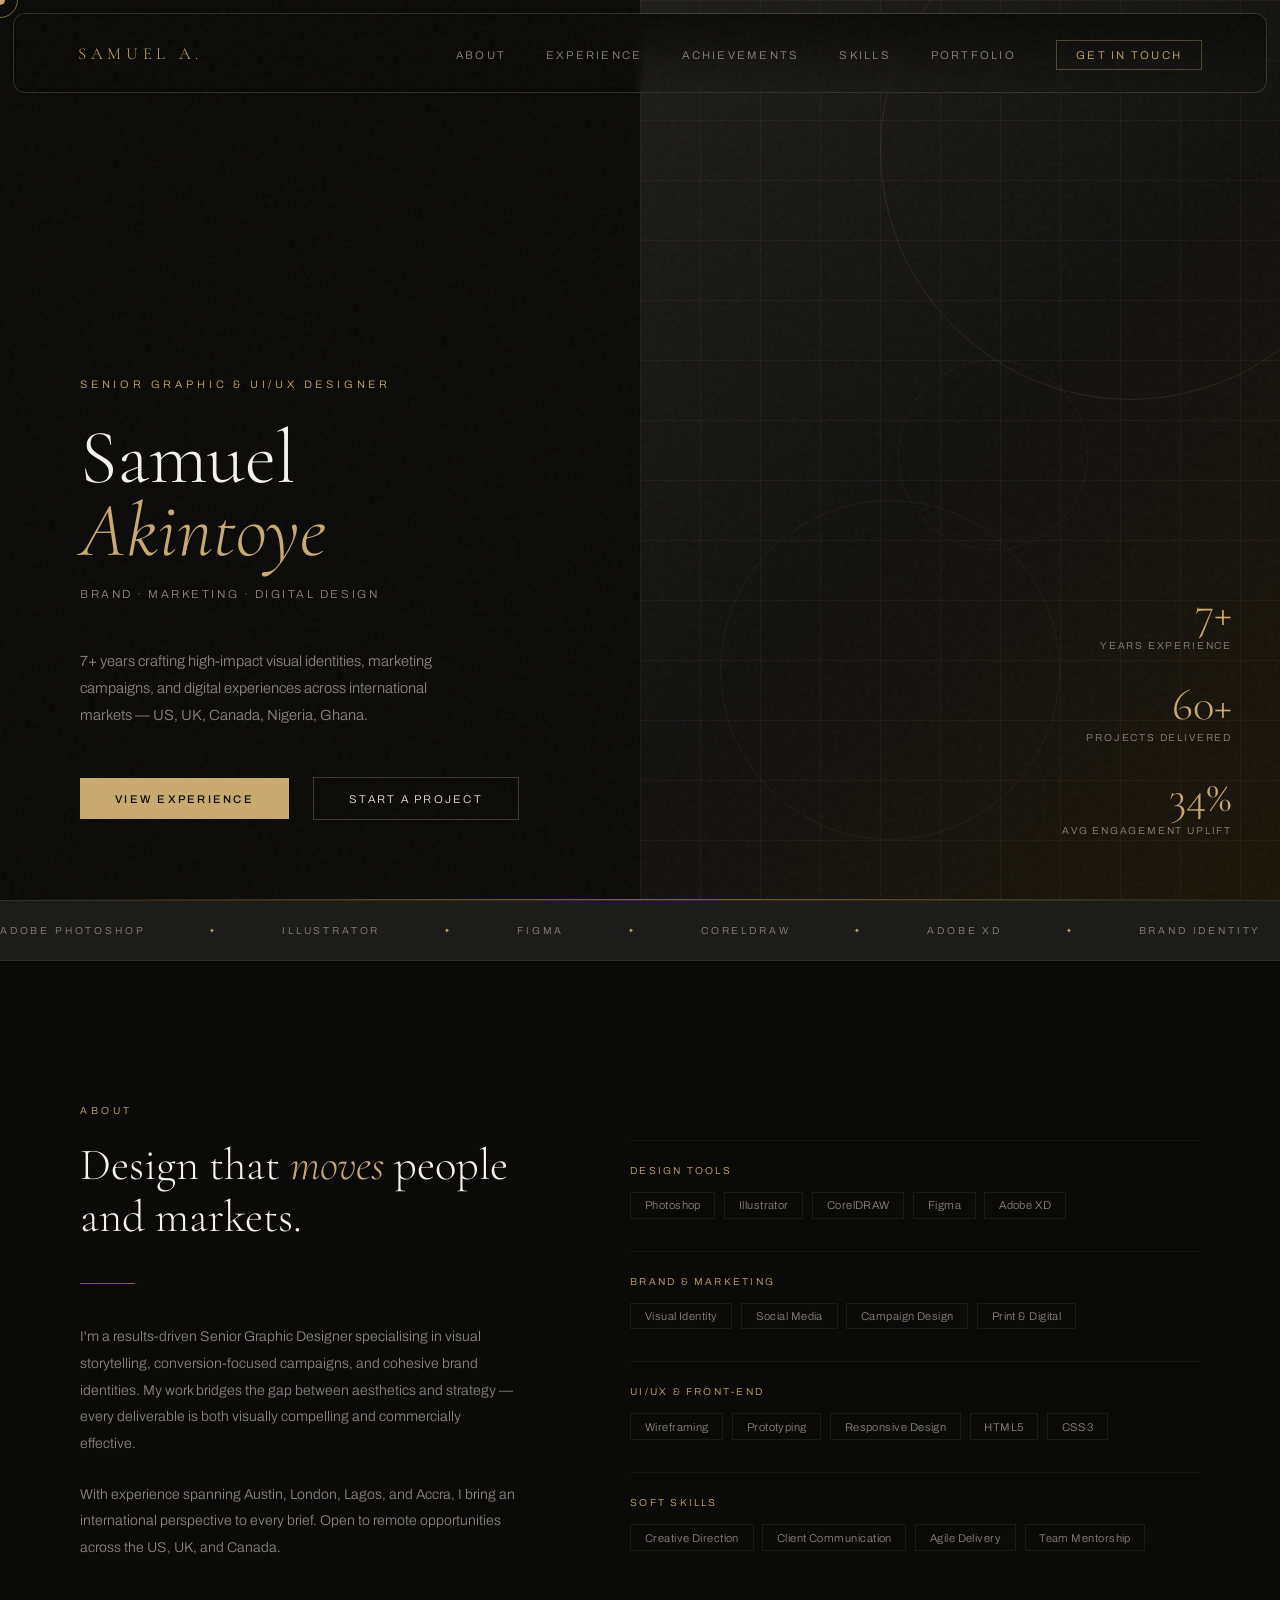
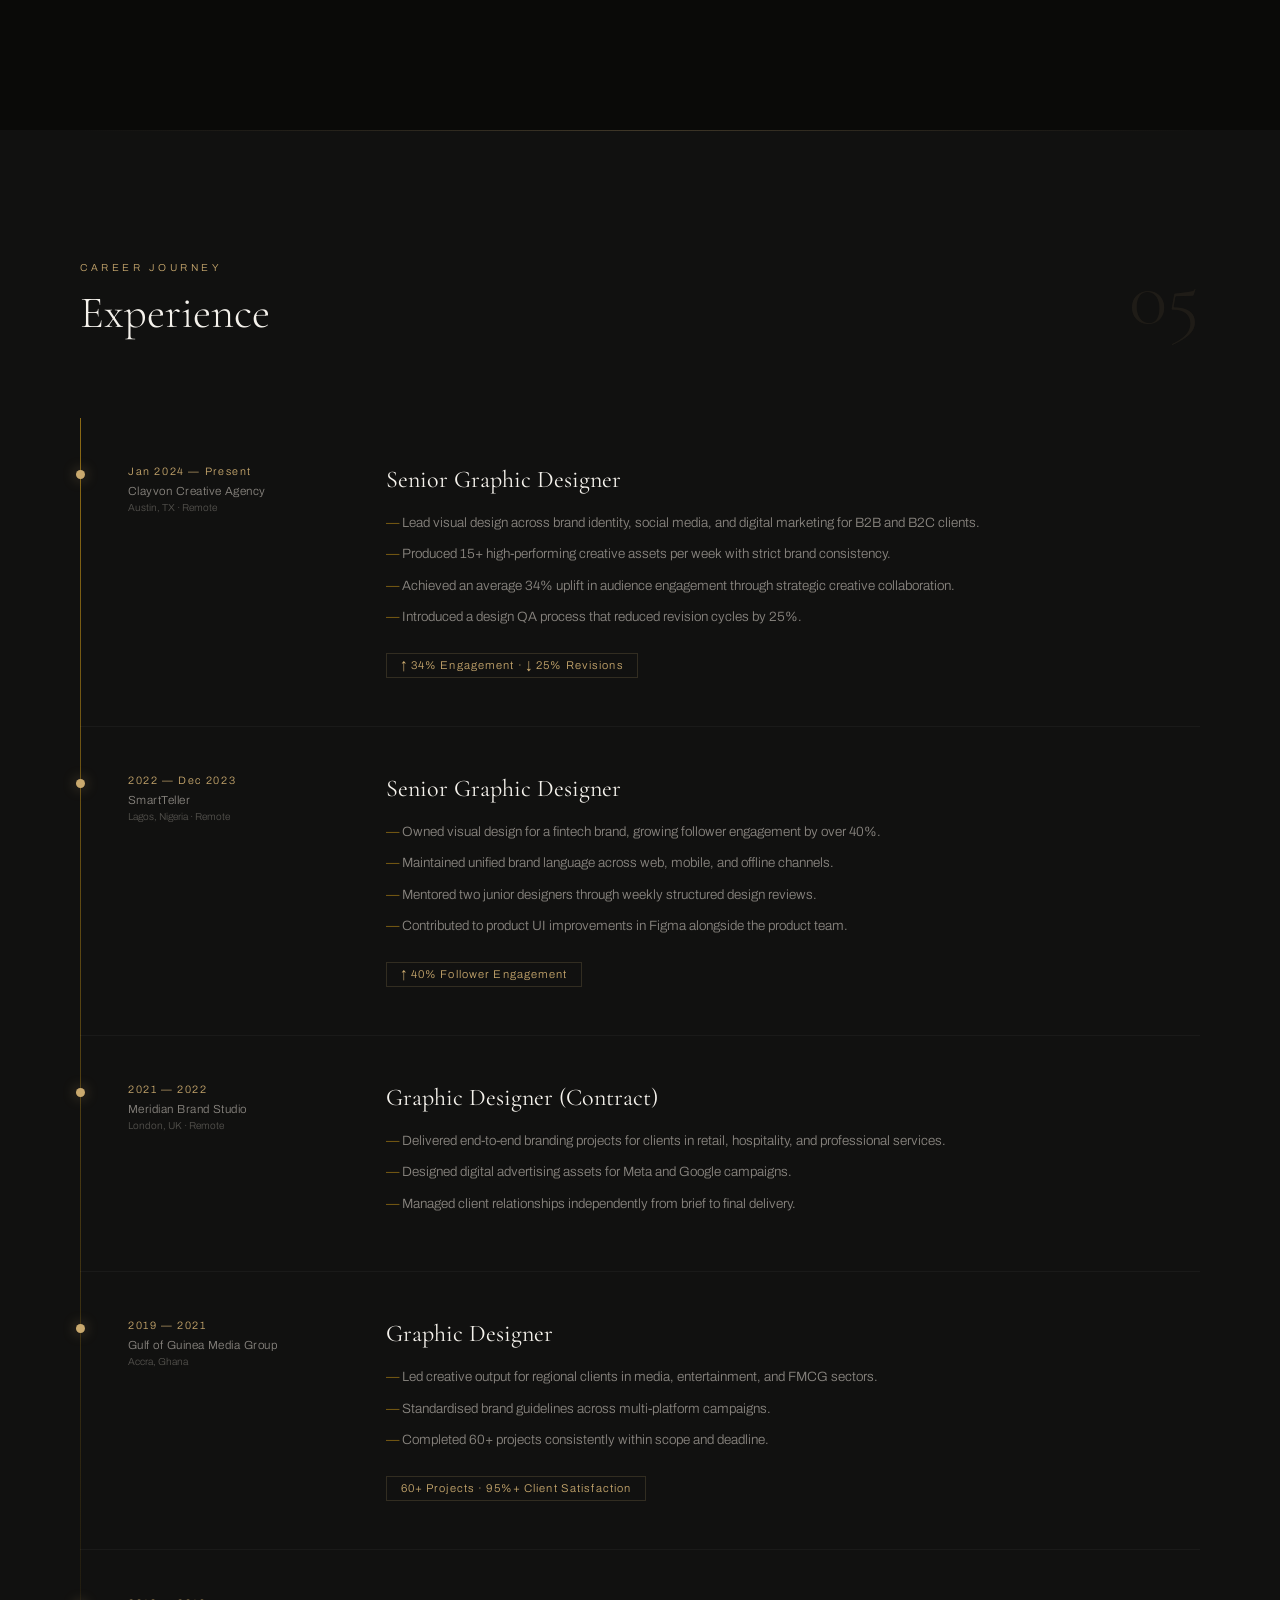
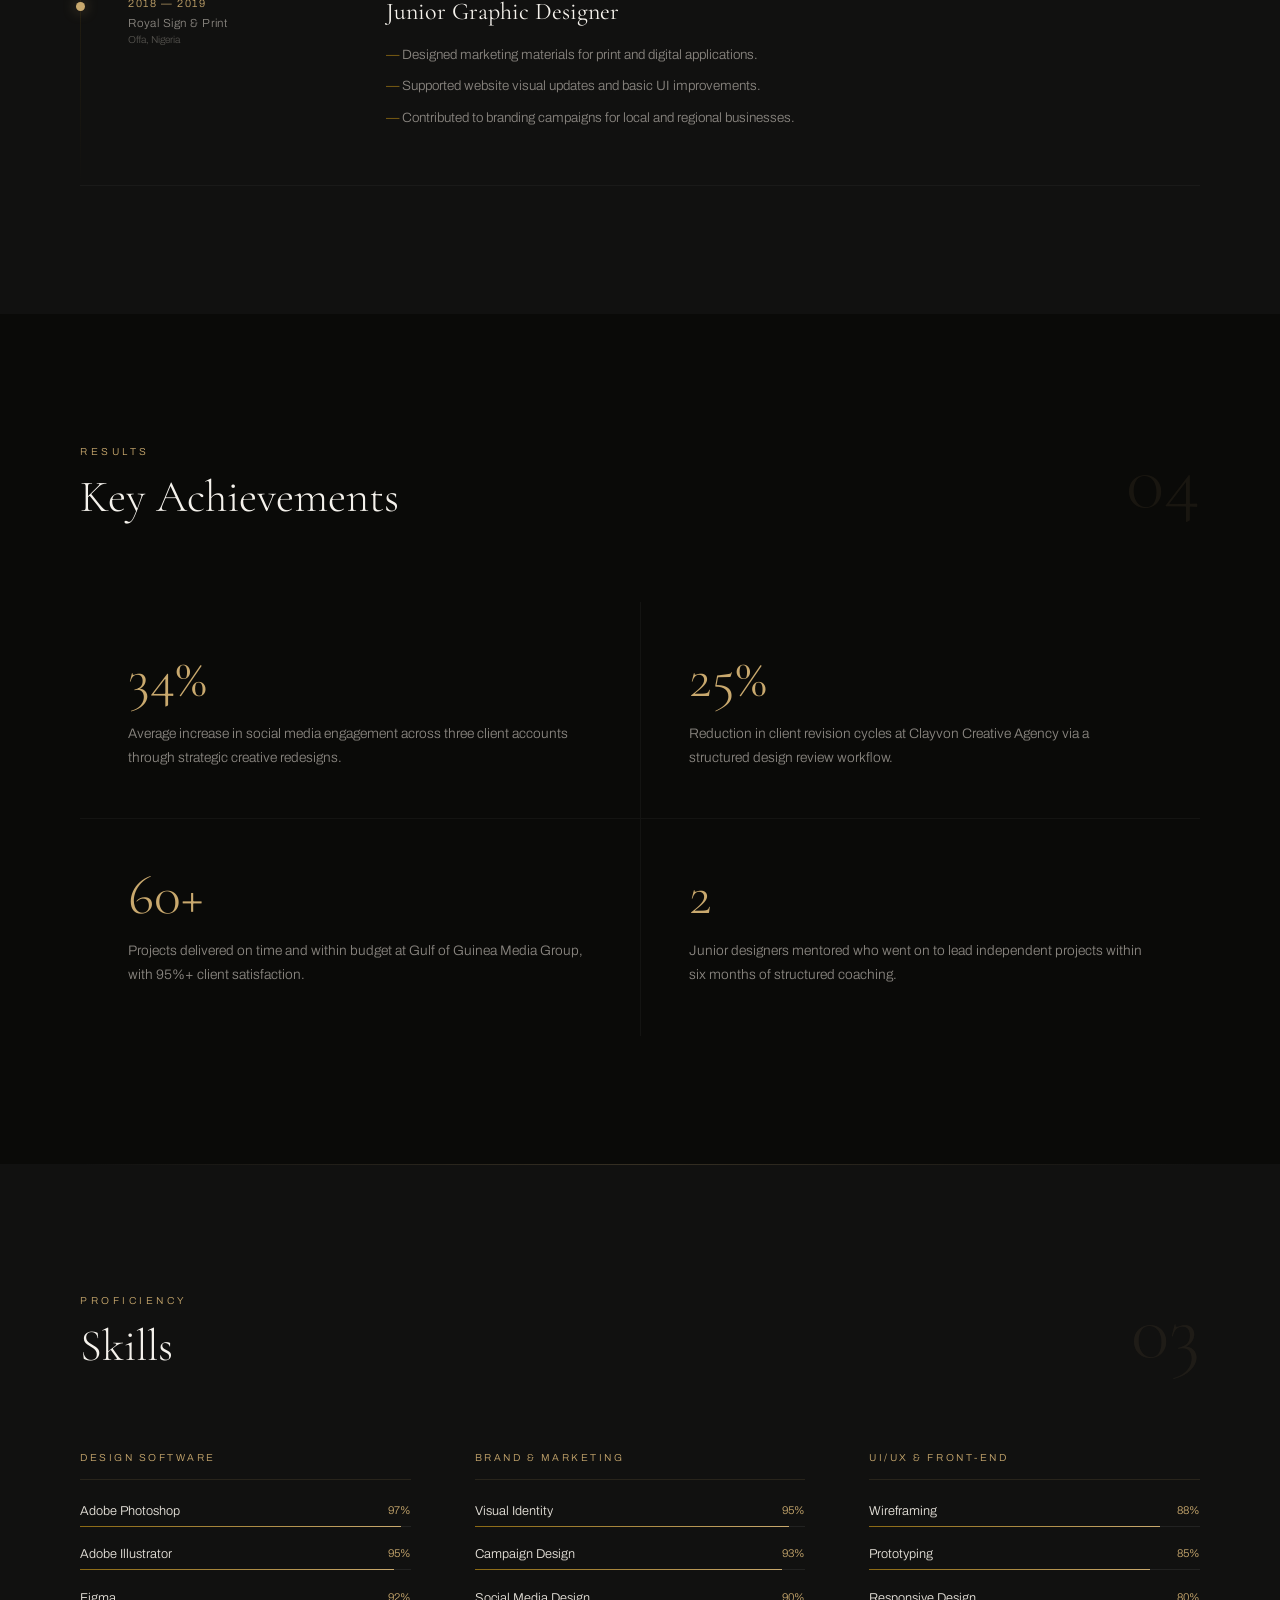
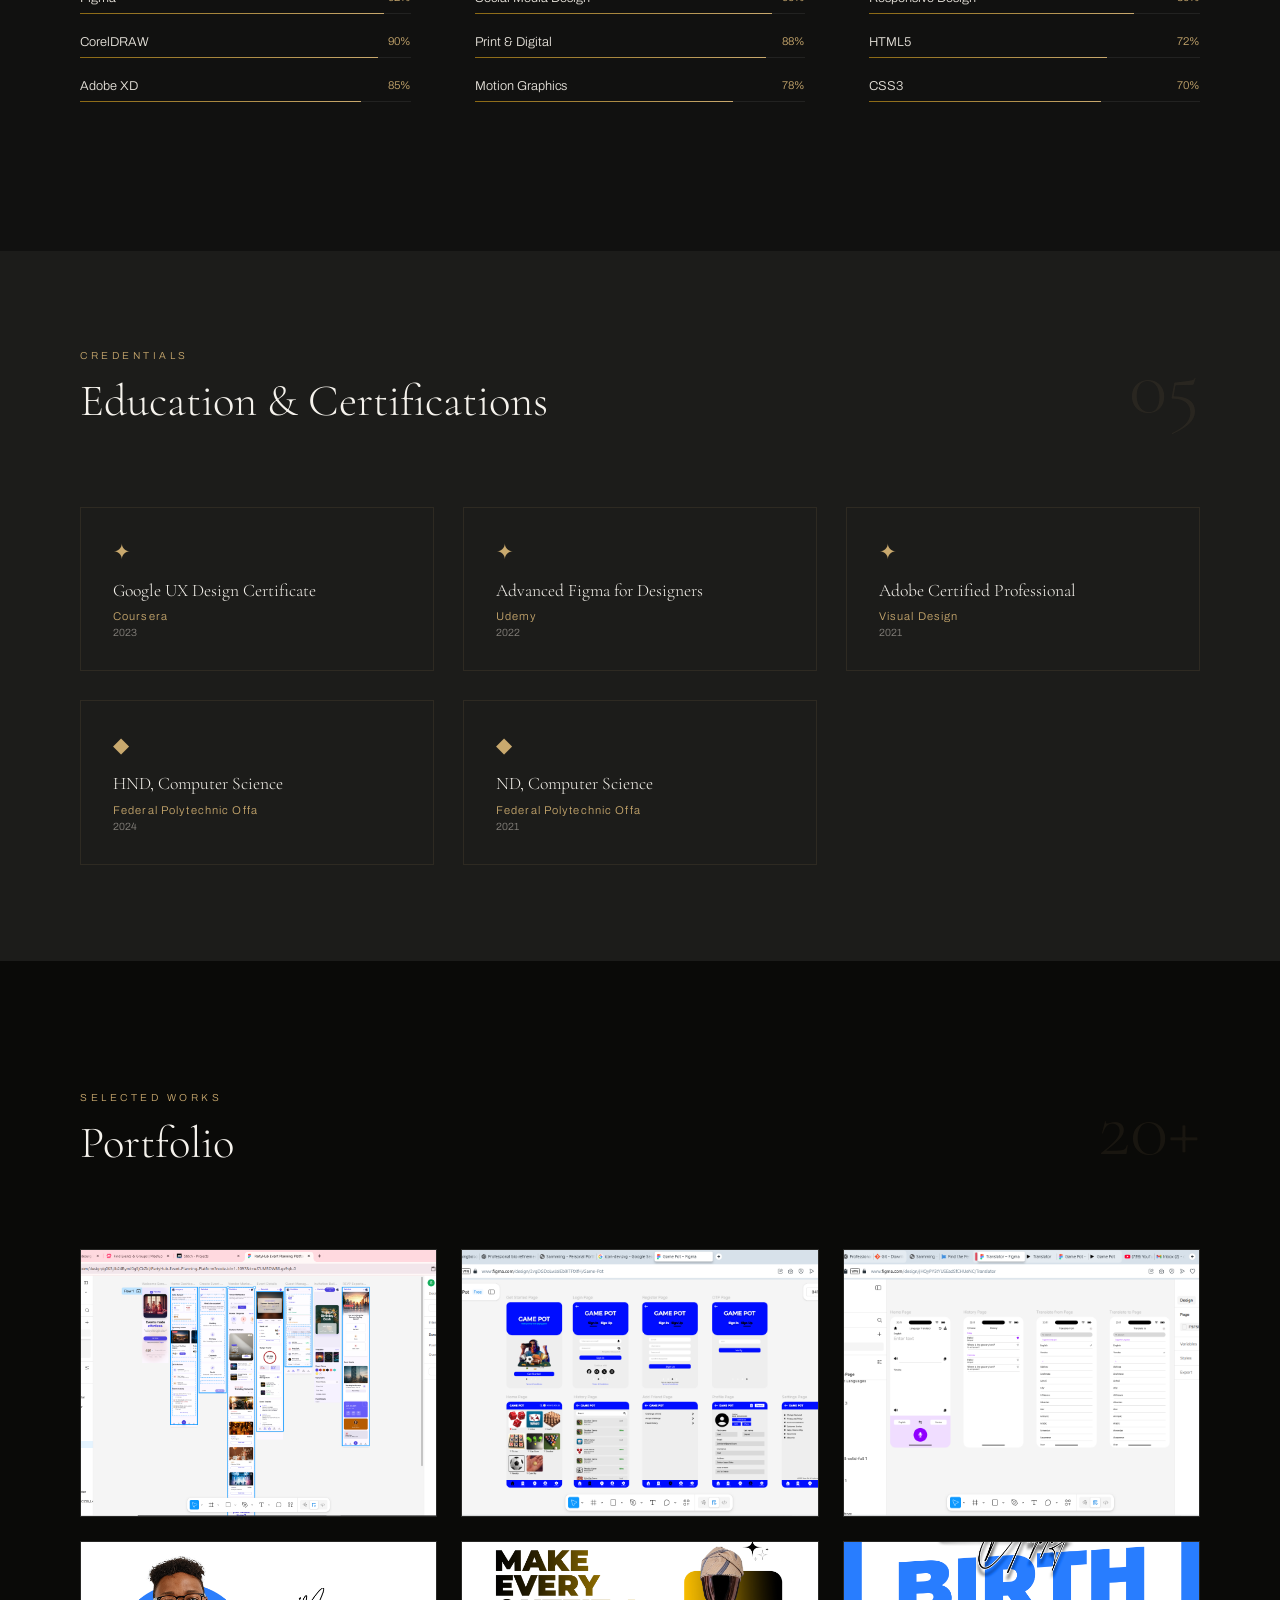
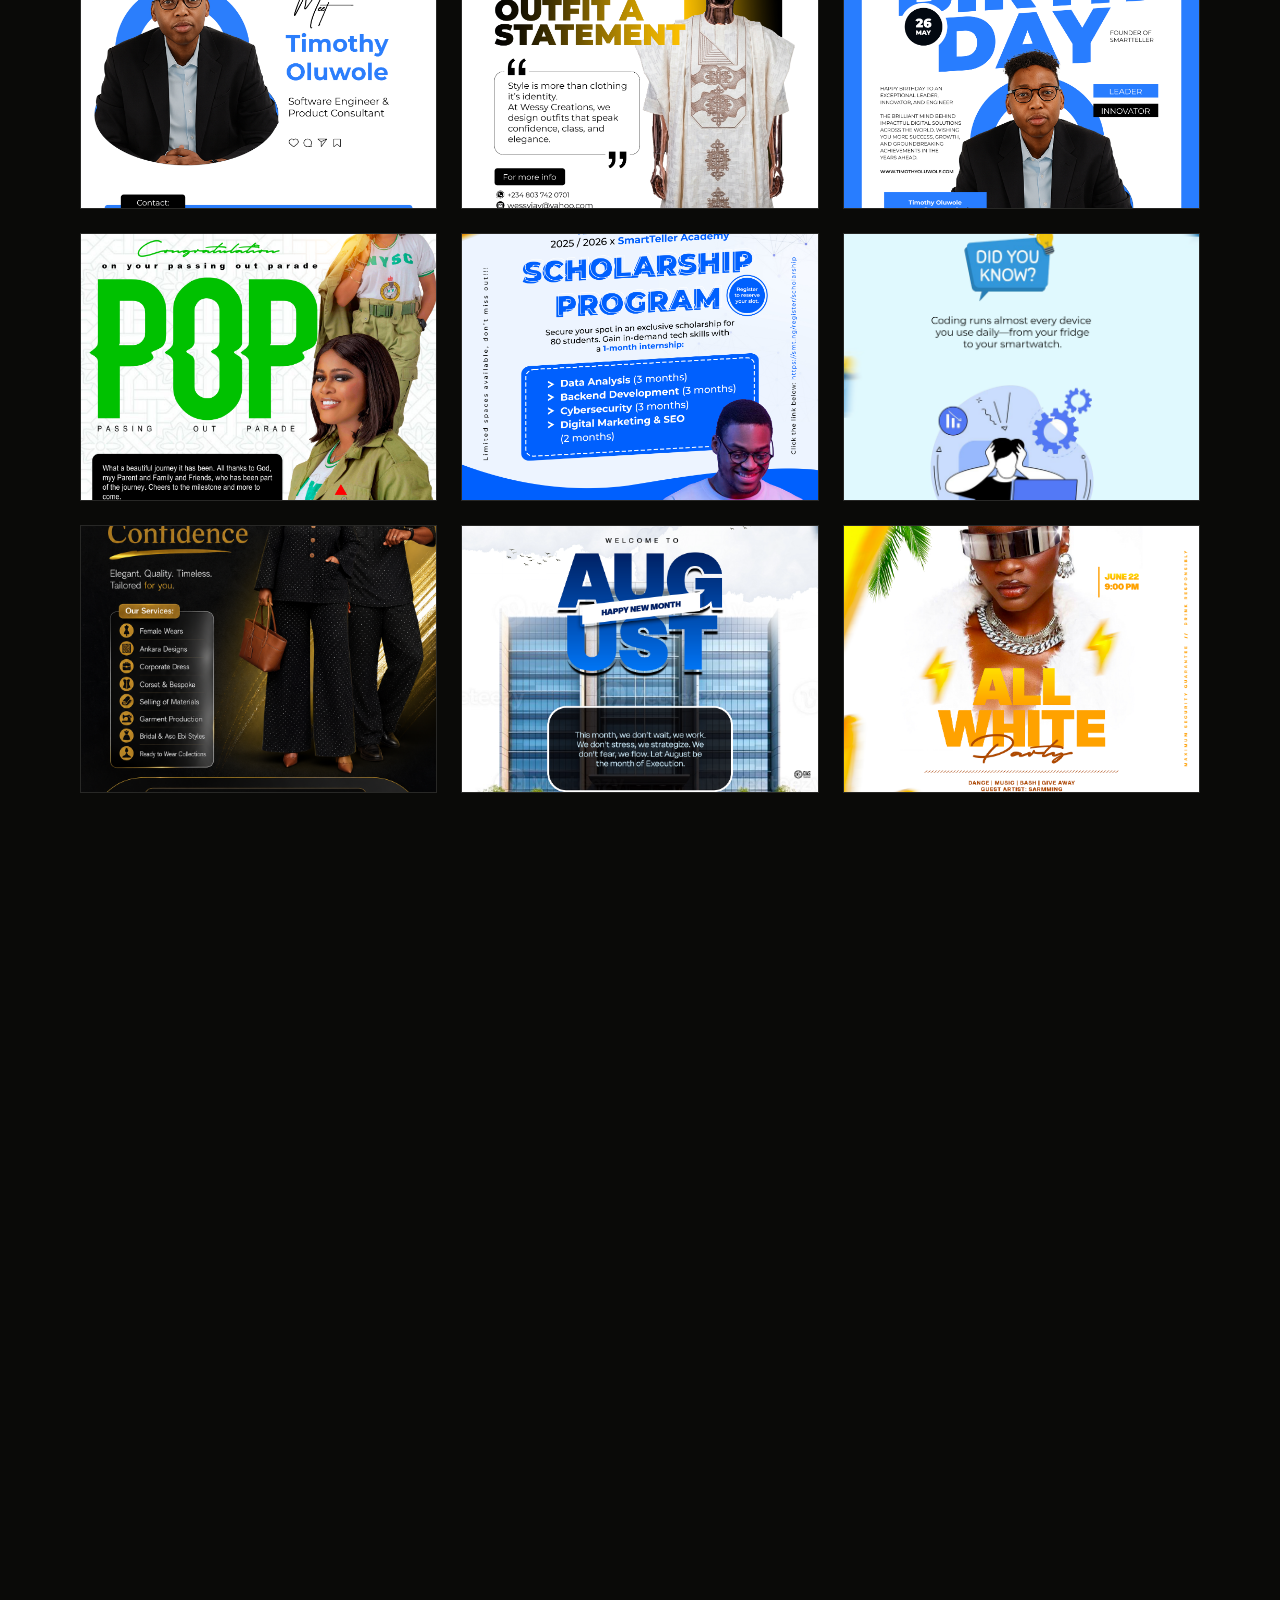
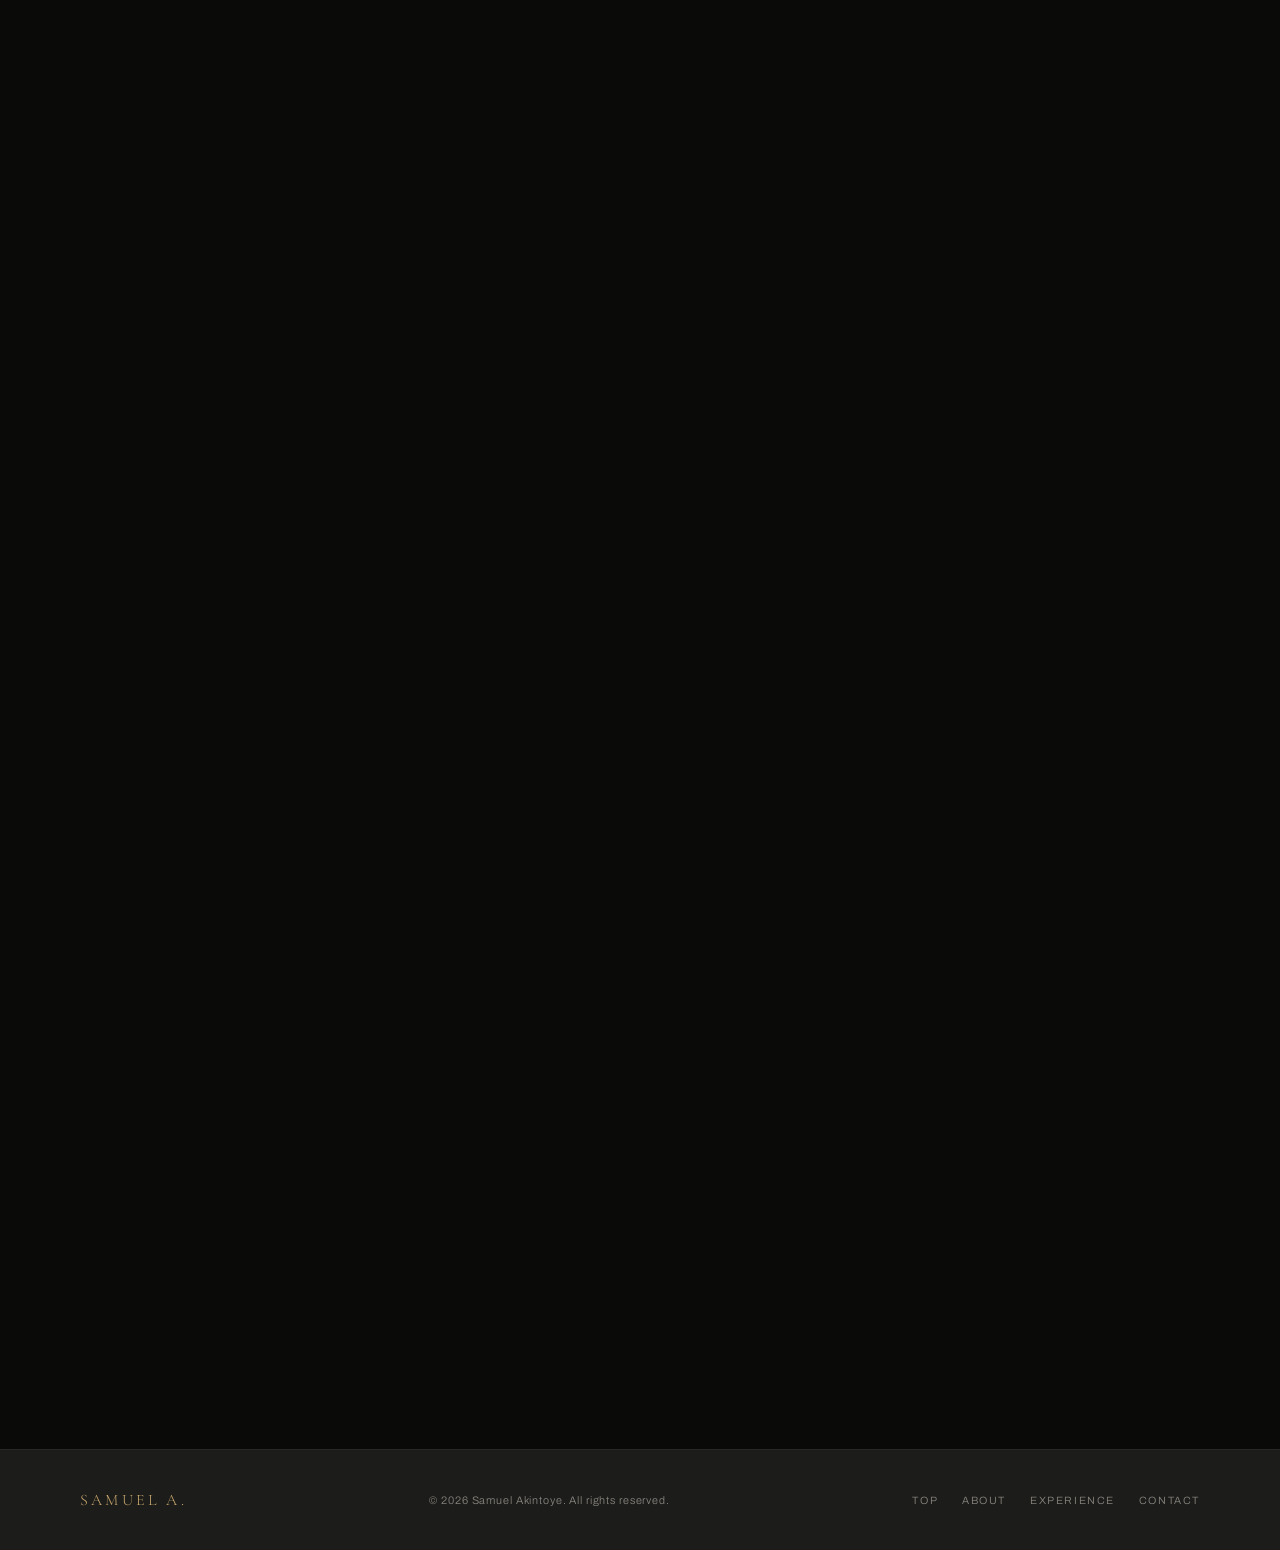
==== index.html @ 53c441fd "index.html" ====
<!DOCTYPE html>
<html lang="en">
<head>
<meta charset="UTF-8"/>
<meta name="viewport" content="width=device-width, initial-scale=1.0"/>
<meta name="description" content="Samuel Akintoye — Senior Graphic & UI/UX Designer with 7+ years crafting brand identities, marketing campaigns, and digital experiences across US, UK, Nigeria, and Ghana."/>
<meta property="og:title" content="Samuel Akintoye — Senior Designer"/>
<meta property="og:description" content="7+ years crafting high-impact visual identities and digital experiences across international markets."/>
<meta property="og:type" content="website"/>
<title>Samuel Akintoye — Senior Designer</title>
<link rel="preconnect" href="https://fonts.googleapis.com"/>
<link rel="preconnect" href="https://fonts.gstatic.com" crossorigin/>
<link href="https://fonts.googleapis.com/css2?family=Cormorant+Garamond:ital,wght@0,300;0,400;0,600;1,300;1,400&family=Archivo:wght@300;400;500&display=swap" rel="stylesheet"/>
<style>
  *, *::before, *::after { box-sizing: border-box; margin: 0; padding: 0; }

  :root {
    --gold: #C9A96E;
    --gold-light: #E8D5B0;
    --gold-dark: #8B6914;
    --black: #0A0A08;
    --dark: #111110;
    --mid: #1C1C1A;
    --surface: #242422;
    --text: #E8E4DC;
    --muted: #8A8680;
    --white: #F5F2EC;
  }

  html { scroll-behavior: smooth; }

  body {
    background: var(--black);
    color: var(--text);
    font-family: 'Archivo', sans-serif;
    font-weight: 300;
    overflow-x: hidden;
    cursor: none;
  }

  /* CUSTOM CURSOR */
  .cursor {
    position: fixed;
    width: 10px; height: 10px;
    background: var(--gold);
    border-radius: 50%;
    pointer-events: none;
    z-index: 9999;
    transform: translate(-50%, -50%);
    transition: width 0.3s, height 0.3s;
  }
  .cursor-ring {
    position: fixed;
    width: 36px; height: 36px;
    border: 1px solid var(--gold);
    border-radius: 50%;
    pointer-events: none;
    z-index: 9998;
    transform: translate(-50%, -50%);
    opacity: 0.6;
    transition: width 0.3s, height 0.3s, opacity 0.3s;
  }

  /* NOISE OVERLAY */
  body::before {
    content: '';
    position: fixed;
    inset: 0;
    background-image: url("data:image/svg+xml,%3Csvg viewBox='0 0 200 200' xmlns='http://www.w3.org/2000/svg'%3E%3Cfilter id='n'%3E%3CfeTurbulence type='fractalNoise' baseFrequency='0.85' numOctaves='4' stitchTiles='stitch'/%3E%3C/filter%3E%3Crect width='100%25' height='100%25' filter='url(%23n)' opacity='0.035'/%3E%3C/svg%3E");
    pointer-events: none;
    z-index: 1000;
  }

  ::-webkit-scrollbar { width: 3px; }
  ::-webkit-scrollbar-track { background: var(--black); }
  ::-webkit-scrollbar-thumb { background: var(--gold-dark); }

  /* NAV */
  nav {
    position: fixed;
    top: 0; left: 0; right: 0;
    z-index: 500;
    display: flex;
    justify-content: space-between;
    align-items: center;
    padding: 1.8rem 4rem;
    background: linear-gradient(to bottom, rgba(10,10,8,0.97) 0%, transparent 100%);
    backdrop-filter: blur(4px);
    border: 1px solid rgba(255,255,255,0.15);
    border-radius: 12px;
    margin: 0.8rem;
  }
  .nav-logo {
    font-family: 'Cormorant Garamond', serif;
    font-size: 1.05rem;
    font-weight: 300;
    letter-spacing: 0.28em;
    color: var(--gold);
    text-transform: uppercase;
    text-decoration: none;
  }
  .nav-links { display: flex; gap: 2.5rem; list-style: none; }
  .nav-links a {
    color: var(--muted);
    text-decoration: none;
    font-size: 0.7rem;
    letter-spacing: 0.2em;
    text-transform: uppercase;
    transition: color 0.3s;
  }
  .nav-links a:hover { color: var(--gold); }
  .nav-cta {
    color: var(--gold) !important;
    border: 1px solid rgba(201,169,110,0.35);
    padding: 0.5rem 1.2rem;
    transition: background 0.3s, color 0.3s !important;
  }
  .nav-cta:hover { background: var(--gold) !important; color: var(--black) !important; }

  .hamburger { display: none; flex-direction: column; gap: 5px; cursor: none; z-index: 600; background: none; border: none; }
  .hamburger span { display: block; width: 24px; height: 1px; background: var(--gold); transition: all 0.3s; }
  .hamburger.open span:nth-child(1) { transform: translateY(6px) rotate(45deg); }
  .hamburger.open span:nth-child(2) { opacity: 0; }
  .hamburger.open span:nth-child(3) { transform: translateY(-6px) rotate(-45deg); }

  .mobile-menu {
    display: none;
    position: fixed;
    inset: 0;
    background: rgba(10,10,8,0.98);
    z-index: 550;
    flex-direction: column;
    justify-content: center;
    align-items: center;
    gap: 2.5rem;
  }
  .mobile-menu.open { display: flex; }
  .mobile-menu a {
    font-family: 'Cormorant Garamond', serif;
    font-size: 2.5rem;
    font-weight: 300;
    color: var(--text);
    text-decoration: none;
    letter-spacing: 0.08em;
    transition: color 0.3s;
  }
  .mobile-menu a:hover { color: var(--gold); }

  /* HERO */
  #hero {
    min-height: 100vh;
    display: grid;
    grid-template-columns: 1fr 1fr;
    position: relative;
    overflow: hidden;
  }
  .hero-left {
    display: flex;
    flex-direction: column;
    justify-content: flex-end;
    padding: 6rem 3rem 5rem 5rem;
    position: relative;
    z-index: 2;
  }
  .hero-eyebrow {
    font-size: 0.68rem;
    letter-spacing: 0.35em;
    text-transform: uppercase;
    color: var(--gold);
    margin-bottom: 2rem;
    opacity: 0;
    animation: fadeUp 0.8s 0.3s forwards;
  }
  .hero-name {
    font-family: 'Cormorant Garamond', serif;
    font-size: clamp(3.5rem, 6vw, 7rem);
    font-weight: 300;
    line-height: 0.95;
    color: var(--white);
    margin-bottom: 1.2rem;
    opacity: 0;
    animation: fadeUp 0.8s 0.5s forwards;
  }
  .hero-name em { font-style: italic; color: var(--gold); }
  .hero-title {
    font-size: 0.72rem;
    letter-spacing: 0.22em;
    text-transform: uppercase;
    color: var(--muted);
    margin-bottom: 3rem;
    opacity: 0;
    animation: fadeUp 0.8s 0.7s forwards;
  }
  .hero-desc {
    font-size: 0.92rem;
    line-height: 1.85;
    color: var(--muted);
    max-width: 400px;
    margin-bottom: 3rem;
    opacity: 0;
    animation: fadeUp 0.8s 0.9s forwards;
  }
  .hero-actions {
    display: flex;
    gap: 1.5rem;
    align-items: center;
    flex-wrap: wrap;
    opacity: 0;
    animation: fadeUp 0.8s 1.1s forwards;
  }
  .btn-primary {
    display: inline-block;
    padding: 0.9rem 2.2rem;
    background: var(--gold);
    color: var(--black);
    text-decoration: none;
    font-size: 0.7rem;
    letter-spacing: 0.2em;
    text-transform: uppercase;
    font-weight: 500;
    transition: background 0.3s, transform 0.3s;
  }
  .btn-primary:hover { background: var(--gold-light); transform: translateY(-2px); }
  .btn-ghost {
    display: inline-block;
    padding: 0.9rem 2.2rem;
    border: 1px solid rgba(138,134,128,0.4);
    color: var(--text);
    text-decoration: none;
    font-size: 0.7rem;
    letter-spacing: 0.2em;
    text-transform: uppercase;
    transition: border-color 0.3s, color 0.3s, transform 0.3s;
  }
  .btn-ghost:hover { border-color: var(--gold); color: var(--gold); transform: translateY(-2px); }

  .hero-right { position: relative; overflow: hidden; }
  .hero-visual {
    position: absolute;
    inset: 0;
    background: linear-gradient(135deg, var(--mid) 0%, var(--dark) 50%, #1a1508 100%);
  }
  .hero-grid-lines {
    position: absolute;
    inset: 0;
    background-image:
      linear-gradient(rgba(201,169,110,0.06) 1px, transparent 1px),
      linear-gradient(90deg, rgba(201,169,110,0.06) 1px, transparent 1px);
    background-size: 60px 60px;
  }
  .hero-circle {
    position: absolute;
    border-radius: 50%;
    border: 1px solid rgba(201,169,110,0.12);
  }
  .hc1 { width: 500px; height: 500px; top: -100px; right: -100px; }
  .hc2 { width: 340px; height: 340px; bottom: 60px; left: 80px; border-color: rgba(201,169,110,0.07); }
  .hc3 { width: 190px; height: 190px; top: 40%; right: 30%; border-style: dashed; border-color: rgba(201,169,110,0.09); animation: spin 30s linear infinite; }

  .hero-stats {
    position: absolute;
    bottom: 4rem;
    right: 3rem;
    display: flex;
    flex-direction: column;
    gap: 2rem;
    text-align: right;
    opacity: 0;
    animation: fadeIn 1s 1.4s forwards;
  }
  .stat-num {
    font-family: 'Cormorant Garamond', serif;
    font-size: 2.8rem;
    font-weight: 300;
    color: var(--gold);
    line-height: 1;
    display: block;
  }
  .stat-label {
    font-size: 0.63rem;
    letter-spacing: 0.18em;
    text-transform: uppercase;
    color: var(--muted);
    display: block;
    margin-top: 0.3rem;
  }
  .hero-line {
    position: absolute;
    bottom: 0; left: 0; right: 0;
    height: 1px;
    background: linear-gradient(90deg, transparent, var(--gold-dark), transparent);
    opacity: 0;
    animation: fadeIn 1s 1.6s forwards;
  }

  /* MARQUEE */
  .marquee-section {
    padding: 1.5rem 0;
    background: var(--mid);
    border-top: 1px solid rgba(201,169,110,0.12);
    border-bottom: 1px solid rgba(201,169,110,0.12);
    overflow: hidden;
  }
  .marquee-track {
    display: flex;
    gap: 4rem;
    animation: marquee 22s linear infinite;
    width: max-content;
  }
  .marquee-item {
    font-size: 0.63rem;
    letter-spacing: 0.28em;
    text-transform: uppercase;
    color: var(--muted);
    white-space: nowrap;
    display: flex;
    align-items: center;
    gap: 4rem;
  }
  .marquee-item::after { content: '✦'; color: var(--gold); font-size: 0.45rem; }

  /* ABOUT */
  #about {
    padding: 9rem 5rem;
    display: grid;
    grid-template-columns: 1fr 1.3fr;
    gap: 7rem;
    align-items: center;
  }
  .about-label {
    font-size: 0.63rem;
    letter-spacing: 0.35em;
    text-transform: uppercase;
    color: var(--gold);
    margin-bottom: 1.5rem;
  }
  .about-heading {
    font-family: 'Cormorant Garamond', serif;
    font-size: clamp(2rem, 3.5vw, 3.6rem);
    font-weight: 300;
    line-height: 1.15;
    color: var(--white);
    margin-bottom: 2.5rem;
  }
  .about-heading em { font-style: italic; color: var(--gold); }
  .about-divider { width: 55px; height: 1px; background: var(--gold-dark); margin-bottom: 2.5rem; }
  .about-text { font-size: 0.88rem; line-height: 1.9; color: var(--muted); margin-bottom: 1.5rem; }
  .about-right { display: flex; flex-direction: column; gap: 2rem; }
  .competency-group { border-top: 1px solid rgba(255,255,255,0.05); padding-top: 1.5rem; }
  .competency-title { font-size: 0.63rem; letter-spacing: 0.22em; text-transform: uppercase; color: var(--gold); margin-bottom: 1rem; }
  .competency-tags { display: flex; flex-wrap: wrap; gap: 0.55rem; }
  .tag {
    font-size: 0.7rem;
    color: var(--muted);
    border: 1px solid rgba(255,255,255,0.07);
    padding: 0.4rem 0.85rem;
    letter-spacing: 0.04em;
    transition: border-color 0.3s, color 0.3s;
  }
  .tag:hover { border-color: var(--gold-dark); color: var(--text); }

  /* EXPERIENCE */
  #experience {
    padding: 8rem 5rem;
    background: var(--dark);
    position: relative;
  }
  #experience::before {
    content: '';
    position: absolute;
    top: 0; left: 5rem; right: 5rem;
    height: 1px;
    background: linear-gradient(90deg, transparent, rgba(201,169,110,0.25), transparent);
  }
  .section-header {
    display: flex;
    justify-content: space-between;
    align-items: flex-end;
    margin-bottom: 5rem;
  }
  .section-label {
    font-size: 0.63rem;
    letter-spacing: 0.35em;
    text-transform: uppercase;
    color: var(--gold);
    margin-bottom: 1rem;
  }
  .section-heading {
    font-family: 'Cormorant Garamond', serif;
    font-size: clamp(2rem, 3.5vw, 3.5rem);
    font-weight: 300;
    color: var(--white);
    line-height: 1.1;
  }
  .section-count {
    font-family: 'Cormorant Garamond', serif;
    font-size: 5rem;
    font-weight: 300;
    color: rgba(201,169,110,0.08);
    line-height: 1;
  }

  .timeline { position: relative; }
  .timeline::before {
    content: '';
    position: absolute;
    left: 0; top: 0; bottom: 0;
    width: 1px;
    background: linear-gradient(to bottom, var(--gold-dark), transparent);
  }
  .timeline-item {
    display: grid;
    grid-template-columns: 210px 1fr;
    gap: 3rem;
    padding: 3rem 0 3rem 3rem;
    border-bottom: 1px solid rgba(255,255,255,0.04);
    position: relative;
    transition: background 0.3s;
  }
  .timeline-item::before {
    content: '';
    position: absolute;
    left: -4px; top: 3.25rem;
    width: 9px; height: 9px;
    border-radius: 50%;
    background: var(--gold);
    box-shadow: 0 0 14px rgba(201,169,110,0.45);
  }
  .timeline-item:hover { background: rgba(201,169,110,0.02); }
  .timeline-period { font-size: 0.67rem; letter-spacing: 0.15em; color: var(--gold); margin-bottom: 0.5rem; }
  .timeline-company { font-size: 0.73rem; color: var(--muted); letter-spacing: 0.04em; }
  .timeline-location { font-size: 0.63rem; color: rgba(138,134,128,0.55); margin-top: 0.3rem; }
  .timeline-role {
    font-family: 'Cormorant Garamond', serif;
    font-size: 1.5rem;
    font-weight: 400;
    color: var(--white);
    margin-bottom: 1rem;
    line-height: 1.2;
  }
  .timeline-bullets { list-style: none; }
  .timeline-bullets li {
    font-size: 0.84rem;
    line-height: 1.75;
    color: var(--muted);
    padding-left: 1rem;
    position: relative;
    margin-bottom: 0.5rem;
  }
  .timeline-bullets li::before { content: '—'; position: absolute; left: 0; color: var(--gold-dark); }
  .timeline-highlight {
    display: inline-block;
    margin-top: 1rem;
    font-size: 0.7rem;
    letter-spacing: 0.1em;
    color: var(--gold);
    border: 1px solid rgba(201,169,110,0.18);
    padding: 0.35rem 0.85rem;
  }

  /* ACHIEVEMENTS */
  #achievements { padding: 8rem 5rem; background: var(--black); }
  .achievements-grid {
    display: grid;
    grid-template-columns: repeat(2, 1fr);
    gap: 1px;
    background: rgba(255,255,255,0.04);
    margin-top: 4rem;
  }
  .achievement-card {
    background: var(--black);
    padding: 3rem;
    transition: background 0.4s;
    position: relative;
    overflow: hidden;
  }
  .achievement-card::before {
    content: '';
    position: absolute;
    top: 0; left: 0;
    width: 3px; height: 0;
    background: var(--gold);
    transition: height 0.4s;
  }
  .achievement-card:hover { background: rgba(201,169,110,0.025); }
  .achievement-card:hover::before { height: 100%; }
  .achievement-num {
    font-family: 'Cormorant Garamond', serif;
    font-size: 3.5rem;
    font-weight: 300;
    color: var(--gold);
    line-height: 1;
    margin-bottom: 1rem;
    display: block;
  }
  .achievement-text { font-size: 0.86rem; line-height: 1.75; color: var(--muted); }

  /* SKILLS */
  #skills { padding: 8rem 5rem; background: var(--dark); position: relative; }
  #skills::before {
    content: '';
    position: absolute;
    top: 0; left: 5rem; right: 5rem;
    height: 1px;
    background: linear-gradient(90deg, transparent, rgba(201,169,110,0.2), transparent);
  }
  .skills-grid {
    display: grid;
    grid-template-columns: repeat(3, 1fr);
    gap: 4rem;
    margin-top: 4rem;
  }
  .skill-cat-title {
    font-size: 0.63rem;
    letter-spacing: 0.25em;
    text-transform: uppercase;
    color: var(--gold);
    margin-bottom: 1.5rem;
    padding-bottom: 1rem;
    border-bottom: 1px solid rgba(201,169,110,0.12);
  }
  .skill-bar-item { margin-bottom: 1.3rem; }
  .skill-name {
    display: flex;
    justify-content: space-between;
    font-size: 0.8rem;
    color: var(--text);
    margin-bottom: 0.5rem;
  }
  .skill-pct { color: var(--gold); font-size: 0.7rem; }
  .skill-track {
    height: 1px;
    background: rgba(255,255,255,0.07);
    position: relative;
  }
  .skill-fill {
    height: 100%;
    background: linear-gradient(90deg, var(--gold-dark), var(--gold));
    width: 0;
    transition: width 1.4s cubic-bezier(0.25, 1, 0.5, 1);
  }

  /* CERTIFICATIONS */
  #certifications { padding: 6rem 5rem; background: var(--mid); }
  .certs-grid {
    display: grid;
    grid-template-columns: repeat(3, 1fr);
    gap: 1.8rem;
    margin-top: 4rem;
  }
  .cert-card {
    border: 1px solid rgba(201,169,110,0.1);
    padding: 2rem;
    transition: border-color 0.3s, transform 0.3s;
  }
  .cert-card:hover { border-color: rgba(201,169,110,0.4); transform: translateY(-5px); }
  .cert-icon { font-size: 1.3rem; margin-bottom: 1rem; display: block; color: var(--gold); }
  .cert-name {
    font-family: 'Cormorant Garamond', serif;
    font-size: 1.1rem;
    color: var(--white);
    margin-bottom: 0.5rem;
    line-height: 1.3;
  }
  .cert-issuer { font-size: 0.7rem; color: var(--gold); letter-spacing: 0.1em; }
  .cert-year { font-size: 0.65rem; color: var(--muted); margin-top: 0.3rem; }

  /* PORTFOLIO */
  #portfolio { padding: 8rem 5rem; background: var(--black); }
  .portfolio-grid {
    display: grid;
    grid-template-columns: repeat(3, 1fr);
    gap: 1.5rem;
    margin-top: 4rem;
  }
  .portfolio-item {
    position: relative;
    overflow: hidden;
    border: 1px solid rgba(255,255,255,0.05);
    background: var(--mid);
    aspect-ratio: 4/3;
  }
  /* Portfolio image link wrapper */
  .portfolio-img-link {
    display: block;
    line-height: 0;
    width: 100%;
    height: 100%;
  }
  .portfolio-item img {
    width: 100%;
    height: 100%;
    object-fit: cover;
    display: block;
    transition: transform 0.5s ease;
  }
  .portfolio-item:hover img { transform: scale(1.04); }
  /* Broken image fallback */
  .portfolio-item img.errored {
    display: none;
  }
  .portfolio-placeholder {
    display: none;
    width: 100%;
    height: 100%;
    min-height: 180px;
    align-items: center;
    justify-content: center;
    flex-direction: column;
    gap: 0.5rem;
    background: var(--surface);
  }
  .portfolio-placeholder span {
    font-size: 1.5rem;
    color: var(--gold-dark);
    opacity: 0.5;
  }
  .portfolio-placeholder p {
    font-size: 0.6rem;
    letter-spacing: 0.15em;
    color: var(--muted);
    text-transform: uppercase;
    opacity: 0.5;
  }
  .portfolio-item.img-error .portfolio-placeholder { display: flex; }
  .portfolio-overlay {
    position: absolute;
    inset: 0;
    background: rgba(10,10,8,0.88);
    display: flex;
    flex-direction: column;
    justify-content: flex-end;
    padding: 1.5rem;
    opacity: 0;
    transition: opacity 0.35s;
    pointer-events: none;
  }
  .portfolio-item:hover .portfolio-overlay { opacity: 1; }
  .portfolio-title {
    font-family: 'Cormorant Garamond', serif;
    font-size: 1rem;
    color: var(--white);
    margin-bottom: 0.4rem;
    line-height: 1.2;
  }
  .portfolio-link {
    font-size: 0.65rem;
    letter-spacing: 0.18em;
    text-transform: uppercase;
    color: var(--gold);
    text-decoration: none;
    transition: color 0.3s;
    pointer-events: all;
  }
  .portfolio-link:hover { color: var(--gold-light); }

  /* CONTACT */
  #contact {
    padding: 8rem 5rem;
    background: var(--black);
    display: grid;
    grid-template-columns: 1fr 1fr;
    gap: 6rem;
    align-items: start;
  }
  .contact-heading {
    font-family: 'Cormorant Garamond', serif;
    font-size: clamp(2.5rem, 4vw, 4.5rem);
    font-weight: 300;
    line-height: 1.1;
    color: var(--white);
    margin-bottom: 1.5rem;
    margin-top: 1rem;
  }
  .contact-heading em { font-style: italic; color: var(--gold); }
  .contact-text { font-size: 0.88rem; line-height: 1.85; color: var(--muted); margin-bottom: 3rem; }
  .contact-links { display: flex; flex-direction: column; }
  .contact-link {
    display: flex;
    align-items: center;
    gap: 1rem;
    color: var(--muted);
    text-decoration: none;
    font-size: 0.83rem;
    transition: color 0.3s;
    padding: 1rem 0;
    border-bottom: 1px solid rgba(255,255,255,0.05);
  }
  .contact-link:hover { color: var(--gold); }
  .link-label { font-size: 0.63rem; letter-spacing: 0.18em; text-transform: uppercase; color: var(--gold); min-width: 80px; }

  .contact-form { display: flex; flex-direction: column; gap: 1.5rem; padding-top: 1rem; }
  .form-group { display: flex; flex-direction: column; gap: 0.5rem; }
  .form-label { font-size: 0.63rem; letter-spacing: 0.2em; text-transform: uppercase; color: var(--gold); }
  .form-input, .form-textarea {
    background: rgba(255,255,255,0.025);
    border: 1px solid rgba(255,255,255,0.07);
    color: var(--text);
    padding: 0.9rem 1.1rem;
    font-family: 'Archivo', sans-serif;
    font-size: 0.86rem;
    font-weight: 300;
    outline: none;
    transition: border-color 0.3s;
    width: 100%;
    cursor: none;
  }
  .form-input:focus, .form-textarea:focus { border-color: var(--gold-dark); }
  .form-input.invalid, .form-textarea.invalid { border-color: rgba(200, 80, 80, 0.6); }
  .form-textarea { resize: vertical; min-height: 130px; }
  .form-submit {
    background: transparent;
    border: 1px solid var(--gold);
    color: var(--gold);
    padding: 1rem 2rem;
    font-family: 'Archivo', sans-serif;
    font-size: 0.7rem;
    letter-spacing: 0.2em;
    text-transform: uppercase;
    cursor: none;
    transition: background 0.3s, color 0.3s;
    align-self: flex-start;
  }
  .form-submit:hover { background: var(--gold); color: var(--black); }
  .form-success {
    display: none;
    padding: 1rem;
    background: rgba(201,169,110,0.08);
    border: 1px solid rgba(201,169,110,0.25);
    color: var(--gold);
    font-size: 0.8rem;
    letter-spacing: 0.06em;
  }
  .form-error {
    display: none;
    padding: 0.75rem 1rem;
    background: rgba(200,80,80,0.06);
    border: 1px solid rgba(200,80,80,0.25);
    color: #e08080;
    font-size: 0.75rem;
    letter-spacing: 0.04em;
  }

  /* FOOTER */
  footer {
    padding: 2.5rem 5rem;
    background: var(--mid);
    border-top: 1px solid rgba(255,255,255,0.05);
    display: flex;
    justify-content: space-between;
    align-items: center;
    gap: 1rem;
    flex-wrap: wrap;
  }
  .footer-logo { font-family: 'Cormorant Garamond', serif; font-size: 1rem; letter-spacing: 0.2em; color: var(--gold); text-transform: uppercase; }
  .footer-copy { font-size: 0.68rem; color: var(--muted); letter-spacing: 0.08em; }
  .footer-links { display: flex; gap: 1.5rem; }
  .footer-links a { font-size: 0.66rem; letter-spacing: 0.15em; text-transform: uppercase; color: var(--muted); text-decoration: none; transition: color 0.3s; }
  .footer-links a:hover { color: var(--gold); }

  /* BACK TO TOP */
  .back-top {
    position: fixed;
    bottom: 2rem;
    right: 2rem;
    width: 44px; height: 44px;
    border: 1px solid rgba(201,169,110,0.3);
    background: rgba(10,10,8,0.9);
    color: var(--gold);
    display: flex; align-items: center; justify-content: center;
    font-size: 1rem;
    text-decoration: none;
    z-index: 400;
    opacity: 0;
    transform: translateY(12px);
    transition: opacity 0.3s, transform 0.3s, background 0.3s;
    pointer-events: none;
  }
  .back-top.visible {
    opacity: 1;
    transform: translateY(0);
    pointer-events: all;
  }
  .back-top:hover { background: var(--gold); color: var(--black); }

  /* ANIMATIONS */
  @keyframes fadeUp {
    from { opacity: 0; transform: translateY(28px); }
    to { opacity: 1; transform: translateY(0); }
  }
  @keyframes fadeIn {
    from { opacity: 0; }
    to { opacity: 1; }
  }
  @keyframes marquee {
    from { transform: translateX(0); }
    to { transform: translateX(-50%); }
  }
  @keyframes spin {
    from { transform: rotate(0deg); }
    to { transform: rotate(360deg); }
  }

  .reveal {
    opacity: 0;
    transform: translateY(38px);
    transition: opacity 0.85s cubic-bezier(0.25, 1, 0.5, 1), transform 0.85s cubic-bezier(0.25, 1, 0.5, 1);
  }
  .reveal.visible { opacity: 1; transform: translateY(0); }
  .reveal-d1 { transition-delay: 0.1s; }
  .reveal-d2 { transition-delay: 0.2s; }
  .reveal-d3 { transition-delay: 0.3s; }
  .reveal-d4 { transition-delay: 0.4s; }

  /* RESPONSIVE */
  @media (max-width: 1024px) {
    #hero { grid-template-columns: 1fr; }
    .hero-left { padding: 10rem 3rem 5rem; }
    .hero-right { display: none; }
    #about { grid-template-columns: 1fr; gap: 4rem; padding: 6rem 3rem; }
    #experience { padding: 6rem 3rem; }
    #experience::before { left: 3rem; right: 3rem; }
    .timeline-item { grid-template-columns: 1fr; gap: 1rem; padding-left: 2.5rem; }
    #achievements { padding: 6rem 3rem; }
    .achievements-grid { grid-template-columns: 1fr; }
    .skills-grid { grid-template-columns: 1fr; }
    #skills { padding: 6rem 3rem; }
    #skills::before { left: 3rem; right: 3rem; }
    .certs-grid { grid-template-columns: 1fr 1fr; }
    #certifications { padding: 6rem 3rem; }
    #portfolio { padding: 6rem 3rem; }
    .portfolio-grid { grid-template-columns: repeat(2, 1fr); }
    #contact { grid-template-columns: 1fr; gap: 4rem; padding: 6rem 3rem; }
    footer { padding: 2.5rem 3rem; }
    nav { padding: 1.5rem 2rem; }
    .nav-links { display: none; }
    .hamburger { display: flex; }
  }
  @media (max-width: 768px) {
    body {
      cursor: auto;
    }
    .cursor, .cursor-ring {
      display: none;
    }
  }
  @media (max-width: 600px) {

  nav {
    padding: 1rem 1.5rem;
  }

  .hero-left {
    padding: 6.5rem 1.5rem 3rem;
  }

  .hero-eyebrow {
    font-size: 0.8rem;
    letter-spacing: 0.25em;
    margin-bottom: 1.2rem;
  }

  .hero-name {
    font-size: clamp(2.5rem, 8vw, 3.5rem);
    margin-bottom: 0.8rem;
  }

  .hero-title {
    font-size: 0.85rem;
    letter-spacing: 0.12em;
    margin-bottom: 1.5rem;
  }

  .hero-desc {
    font-size: 1rem;
    line-height: 1.7;
    margin-bottom: 2rem;
  }

  .hero-actions a {
    width: 100%;
    text-align: center;
  }

  .hero-right {
    display: block;
    height: 320px;
  }

  #about, #experience, #achievements, #skills, #certifications, #portfolio, #contact {
    padding: 4rem 1.5rem;
  }

  footer {
    padding: 2rem 1.5rem;
    flex-direction: column;
    text-align: center;
  }

  /* =============================================
     PORTFOLIO — MOBILE FIXES (the two changes)
     1. Single-column list layout
     2. Full image shown (no crop) + tap to open
     ============================================= */
  .portfolio-grid {
    grid-template-columns: 1fr !important;
    gap: 2.5rem !important;
    margin-top: 2rem;
  }
  .portfolio-item {
    aspect-ratio: unset !important;
    border: 1px solid rgba(201,169,110,0.15) !important;
    border-radius: 4px;

    background: #111110 !important;
  }
  /* Full image — no crop, dark tint blends white backgrounds */
  .portfolio-item .portfolio-img-link {
    display: block;
    width: 100%;
    height: auto;
    line-height: 0;
    background: #111110;
    position: relative;
  }
  .portfolio-item img {
    object-fit: contain !important;
    width: 100% !important;
    height: auto !important;
    max-height: none !important;
    display: block !important;
    background: #111110 !important;
  }
  /* Disable the scale hover on mobile (touch devices) */
  .portfolio-item:hover img {
    transform: none !important;
  }
  /* Hide the floating overlay on mobile (no hover on touch) */
  .portfolio-overlay {
    opacity: 0 !important;
    pointer-events: none !important;
    position: absolute !important;
  }
  /* But show it as a label strip BELOW the image for items that have it */
  .portfolio-item:has(.portfolio-link) .portfolio-overlay {
    opacity: 1 !important;
    pointer-events: all !important;
    position: relative !important;
    inset: unset !important;
    background: rgba(10,10,8,0.95) !important;
    padding: 0.75rem 1rem !important;
    display: flex !important;
  }
  .portfolio-placeholder {
    min-height: 120px;
  }
}

  /* Reduced motion */
  @media (prefers-reduced-motion: reduce) {
    .marquee-track { animation: none; }
    .hc3 { animation: none; }
    .reveal { transition: none; opacity: 1; transform: none; }
  }
</style>
</head>
<body>

<div class="cursor" id="cursor" aria-hidden="true"></div>
<div class="cursor-ring" id="cursorRing" aria-hidden="true"></div>

<!-- BACK TO TOP -->
<a href="#hero" class="back-top" id="backTop" aria-label="Back to top">↑</a>

<!-- NAV -->
<nav role="navigation" aria-label="Main navigation">
  <a href="#hero" class="nav-logo">Samuel A.</a>
  <ul class="nav-links">
    <li><a href="#about">About</a></li>
    <li><a href="#experience">Experience</a></li>
    <li><a href="#achievements">Achievements</a></li>
    <li><a href="#skills">Skills</a></li>
    <li><a href="#portfolio">Portfolio</a></li>
    <li><a href="#contact" class="nav-cta">Get in Touch</a></li>
  </ul>
  <button class="hamburger" id="hamburger" aria-label="Toggle menu" aria-expanded="false">
    <span></span><span></span><span></span>
  </button>
</nav>

<div class="mobile-menu" id="mobileMenu" role="dialog" aria-label="Mobile navigation">
  <a href="#about" onclick="closeMobile()">About</a>
  <a href="#experience" onclick="closeMobile()">Experience</a>
  <a href="#achievements" onclick="closeMobile()">Achievements</a>
  <a href="#skills" onclick="closeMobile()">Skills</a>
  <a href="#certifications" onclick="closeMobile()">Credentials</a>
  <a href="#portfolio" onclick="closeMobile()">Portfolio</a>
  <a href="#contact" onclick="closeMobile()">Contact</a>
</div>

<!-- HERO -->
<section id="hero" aria-label="Introduction">
  <div class="hero-left">
    <p class="hero-eyebrow">Senior Graphic &amp; UI/UX Designer</p>
    <h1 class="hero-name">Samuel<br><em>Akintoye</em></h1>
    <p class="hero-title">Brand · Marketing · Digital Design</p>
    <p class="hero-desc">7+ years crafting high-impact visual identities, marketing campaigns, and digital experiences across international markets — US, UK, Canada, Nigeria, Ghana.</p>
    <div class="hero-actions">
      <a href="#experience" class="btn-primary">View Experience</a>
      <a href="#contact" class="btn-ghost">Start a Project</a>
    </div>
  </div>
  <div class="hero-right" aria-hidden="true">
    <div class="hero-visual">
      <div class="hero-grid-lines"></div>
      <div class="hero-circle hc1"></div>
      <div class="hero-circle hc2"></div>
      <div class="hero-circle hc3"></div>
    </div>
    <div class="hero-stats">
      <div>
        <span class="stat-num" data-count="7" data-suffix="+">0</span>
        <span class="stat-label">Years Experience</span>
      </div>
      <div>
        <span class="stat-num" data-count="60" data-suffix="+">0</span>
        <span class="stat-label">Projects Delivered</span>
      </div>
      <div>
        <span class="stat-num" data-count="34" data-suffix="%">0</span>
        <span class="stat-label">Avg Engagement Uplift</span>
      </div>
    </div>
  </div>
  <div class="hero-line" aria-hidden="true"></div>
</section>

<!-- MARQUEE -->
<div class="marquee-section" aria-hidden="true">
  <div class="marquee-track">
    <span class="marquee-item">Adobe Photoshop</span>
    <span class="marquee-item">Illustrator</span>
    <span class="marquee-item">Figma</span>
    <span class="marquee-item">CorelDRAW</span>
    <span class="marquee-item">Adobe XD</span>
    <span class="marquee-item">Brand Identity</span>
    <span class="marquee-item">UI/UX Design</span>
    <span class="marquee-item">Social Media Campaigns</span>
    <span class="marquee-item">Motion Graphics</span>
    <span class="marquee-item">HTML5 · CSS3</span>
    <span class="marquee-item">Adobe Photoshop</span>
    <span class="marquee-item">Illustrator</span>
    <span class="marquee-item">Figma</span>
    <span class="marquee-item">CorelDRAW</span>
    <span class="marquee-item">Adobe XD</span>
    <span class="marquee-item">Brand Identity</span>
    <span class="marquee-item">UI/UX Design</span>
    <span class="marquee-item">Social Media Campaigns</span>
    <span class="marquee-item">Motion Graphics</span>
    <span class="marquee-item">HTML5 · CSS3</span>
  </div>
</div>

<!-- ABOUT -->
<section id="about" aria-label="About Samuel">
  <div class="about-left reveal">
    <p class="about-label">About</p>
    <h2 class="about-heading">Design that <em>moves</em> people and markets.</h2>
    <div class="about-divider"></div>
    <p class="about-text">I'm a results-driven Senior Graphic Designer specialising in visual storytelling, conversion-focused campaigns, and cohesive brand identities. My work bridges the gap between aesthetics and strategy — every deliverable is both visually compelling and commercially effective.</p>
    <p class="about-text">With experience spanning Austin, London, Lagos, and Accra, I bring an international perspective to every brief. Open to remote opportunities across the US, UK, and Canada.</p>
  </div>
  <div class="about-right reveal reveal-d2">
    <div class="competency-group">
      <p class="competency-title">Design Tools</p>
      <div class="competency-tags">
        <span class="tag">Photoshop</span><span class="tag">Illustrator</span>
        <span class="tag">CorelDRAW</span><span class="tag">Figma</span><span class="tag">Adobe XD</span>
      </div>
    </div>
    <div class="competency-group">
      <p class="competency-title">Brand &amp; Marketing</p>
      <div class="competency-tags">
        <span class="tag">Visual Identity</span><span class="tag">Social Media</span>
        <span class="tag">Campaign Design</span><span class="tag">Print &amp; Digital</span>
      </div>
    </div>
    <div class="competency-group">
      <p class="competency-title">UI/UX &amp; Front-End</p>
      <div class="competency-tags">
        <span class="tag">Wireframing</span><span class="tag">Prototyping</span>
        <span class="tag">Responsive Design</span><span class="tag">HTML5</span><span class="tag">CSS3</span>
      </div>
    </div>
    <div class="competency-group">
      <p class="competency-title">Soft Skills</p>
      <div class="competency-tags">
        <span class="tag">Creative Direction</span><span class="tag">Client Communication</span>
        <span class="tag">Agile Delivery</span><span class="tag">Team Mentorship</span>
      </div>
    </div>
  </div>
</section>

<!-- EXPERIENCE -->
<section id="experience" aria-label="Work experience">
  <div class="section-header reveal">
    <div>
      <p class="section-label">Career Journey</p>
      <h2 class="section-heading">Experience</h2>
    </div>
    <span class="section-count" aria-hidden="true">05</span>
  </div>
  <div class="timeline">
    <div class="timeline-item reveal">
      <div class="timeline-left">
        <p class="timeline-period">Jan 2024 — Present</p>
        <p class="timeline-company">Clayvon Creative Agency</p>
        <p class="timeline-location">Austin, TX · Remote</p>
      </div>
      <div class="timeline-right">
        <p class="timeline-role">Senior Graphic Designer</p>
        <ul class="timeline-bullets">
          <li>Lead visual design across brand identity, social media, and digital marketing for B2B and B2C clients.</li>
          <li>Produced 15+ high-performing creative assets per week with strict brand consistency.</li>
          <li>Achieved an average 34% uplift in audience engagement through strategic creative collaboration.</li>
          <li>Introduced a design QA process that reduced revision cycles by 25%.</li>
        </ul>
        <span class="timeline-highlight">↑ 34% Engagement · ↓ 25% Revisions</span>
      </div>
    </div>
    <div class="timeline-item reveal">
      <div class="timeline-left">
        <p class="timeline-period">2022 — Dec 2023</p>
        <p class="timeline-company">SmartTeller</p>
        <p class="timeline-location">Lagos, Nigeria · Remote</p>
      </div>
      <div class="timeline-right">
        <p class="timeline-role">Senior Graphic Designer</p>
        <ul class="timeline-bullets">
          <li>Owned visual design for a fintech brand, growing follower engagement by over 40%.</li>
          <li>Maintained unified brand language across web, mobile, and offline channels.</li>
          <li>Mentored two junior designers through weekly structured design reviews.</li>
          <li>Contributed to product UI improvements in Figma alongside the product team.</li>
        </ul>
        <span class="timeline-highlight">↑ 40% Follower Engagement</span>
      </div>
    </div>
    <div class="timeline-item reveal">
      <div class="timeline-left">
        <p class="timeline-period">2021 — 2022</p>
        <p class="timeline-company">Meridian Brand Studio</p>
        <p class="timeline-location">London, UK · Remote</p>
      </div>
      <div class="timeline-right">
        <p class="timeline-role">Graphic Designer (Contract)</p>
        <ul class="timeline-bullets">
          <li>Delivered end-to-end branding projects for clients in retail, hospitality, and professional services.</li>
          <li>Designed digital advertising assets for Meta and Google campaigns.</li>
          <li>Managed client relationships independently from brief to final delivery.</li>
        </ul>
      </div>
    </div>
    <div class="timeline-item reveal">
      <div class="timeline-left">
        <p class="timeline-period">2019 — 2021</p>
        <p class="timeline-company">Gulf of Guinea Media Group</p>
        <p class="timeline-location">Accra, Ghana</p>
      </div>
      <div class="timeline-right">
        <p class="timeline-role">Graphic Designer</p>
        <ul class="timeline-bullets">
          <li>Led creative output for regional clients in media, entertainment, and FMCG sectors.</li>
          <li>Standardised brand guidelines across multi-platform campaigns.</li>
          <li>Completed 60+ projects consistently within scope and deadline.</li>
        </ul>
        <span class="timeline-highlight">60+ Projects · 95%+ Client Satisfaction</span>
      </div>
    </div>
    <div class="timeline-item reveal">
      <div class="timeline-left">
        <p class="timeline-period">2018 — 2019</p>
        <p class="timeline-company">Royal Sign &amp; Print</p>
        <p class="timeline-location">Offa, Nigeria</p>
      </div>
      <div class="timeline-right">
        <p class="timeline-role">Junior Graphic Designer</p>
        <ul class="timeline-bullets">
          <li>Designed marketing materials for print and digital applications.</li>
          <li>Supported website visual updates and basic UI improvements.</li>
          <li>Contributed to branding campaigns for local and regional businesses.</li>
        </ul>
      </div>
    </div>
  </div>
</section>

<!-- ACHIEVEMENTS -->
<section id="achievements" aria-label="Key achievements">
  <div class="section-header reveal">
    <div>
      <p class="section-label">Results</p>
      <h2 class="section-heading">Key Achievements</h2>
    </div>
    <span class="section-count" aria-hidden="true">04</span>
  </div>
  <div class="achievements-grid">
    <div class="achievement-card reveal">
      <span class="achievement-num" data-count="34" data-suffix="%">0%</span>
      <p class="achievement-text">Average increase in social media engagement across three client accounts through strategic creative redesigns.</p>
    </div>
    <div class="achievement-card reveal reveal-d1">
      <span class="achievement-num" data-count="25" data-suffix="%">0%</span>
      <p class="achievement-text">Reduction in client revision cycles at Clayvon Creative Agency via a structured design review workflow.</p>
    </div>
    <div class="achievement-card reveal reveal-d2">
      <span class="achievement-num" data-count="60" data-suffix="+">0+</span>
      <p class="achievement-text">Projects delivered on time and within budget at Gulf of Guinea Media Group, with 95%+ client satisfaction.</p>
    </div>
    <div class="achievement-card reveal reveal-d3">
      <span class="achievement-num">2</span>
      <p class="achievement-text">Junior designers mentored who went on to lead independent projects within six months of structured coaching.</p>
    </div>
  </div>
</section>

<!-- SKILLS -->
<section id="skills" aria-label="Skills and proficiency">
  <div class="section-header reveal">
    <div>
      <p class="section-label">Proficiency</p>
      <h2 class="section-heading">Skills</h2>
    </div>
    <span class="section-count" aria-hidden="true">03</span>
  </div>
  <div class="skills-grid">
    <div class="reveal">
      <p class="skill-cat-title">Design Software</p>
      <div class="skill-bar-item">
        <div class="skill-name"><span>Adobe Photoshop</span><span class="skill-pct">97%</span></div>
        <div class="skill-track"><div class="skill-fill" data-width="97" role="progressbar" aria-valuenow="97" aria-valuemin="0" aria-valuemax="100"></div></div>
      </div>
      <div class="skill-bar-item">
        <div class="skill-name"><span>Adobe Illustrator</span><span class="skill-pct">95%</span></div>
        <div class="skill-track"><div class="skill-fill" data-width="95" role="progressbar" aria-valuenow="95" aria-valuemin="0" aria-valuemax="100"></div></div>
      </div>
      <div class="skill-bar-item">
        <div class="skill-name"><span>Figma</span><span class="skill-pct">92%</span></div>
        <div class="skill-track"><div class="skill-fill" data-width="92" role="progressbar" aria-valuenow="92" aria-valuemin="0" aria-valuemax="100"></div></div>
      </div>
      <div class="skill-bar-item">
        <div class="skill-name"><span>CorelDRAW</span><span class="skill-pct">90%</span></div>
        <div class="skill-track"><div class="skill-fill" data-width="90" role="progressbar" aria-valuenow="90" aria-valuemin="0" aria-valuemax="100"></div></div>
      </div>
      <div class="skill-bar-item">
        <div class="skill-name"><span>Adobe XD</span><span class="skill-pct">85%</span></div>
        <div class="skill-track"><div class="skill-fill" data-width="85" role="progressbar" aria-valuenow="85" aria-valuemin="0" aria-valuemax="100"></div></div>
      </div>
    </div>
    <div class="reveal reveal-d1">
      <p class="skill-cat-title">Brand &amp; Marketing</p>
      <div class="skill-bar-item">
        <div class="skill-name"><span>Visual Identity</span><span class="skill-pct">95%</span></div>
        <div class="skill-track"><div class="skill-fill" data-width="95" role="progressbar" aria-valuenow="95" aria-valuemin="0" aria-valuemax="100"></div></div>
      </div>
      <div class="skill-bar-item">
        <div class="skill-name"><span>Campaign Design</span><span class="skill-pct">93%</span></div>
        <div class="skill-track"><div class="skill-fill" data-width="93" role="progressbar" aria-valuenow="93" aria-valuemin="0" aria-valuemax="100"></div></div>
      </div>
      <div class="skill-bar-item">
        <div class="skill-name"><span>Social Media Design</span><span class="skill-pct">90%</span></div>
        <div class="skill-track"><div class="skill-fill" data-width="90" role="progressbar" aria-valuenow="90" aria-valuemin="0" aria-valuemax="100"></div></div>
      </div>
      <div class="skill-bar-item">
        <div class="skill-name"><span>Print &amp; Digital</span><span class="skill-pct">88%</span></div>
        <div class="skill-track"><div class="skill-fill" data-width="88" role="progressbar" aria-valuenow="88" aria-valuemin="0" aria-valuemax="100"></div></div>
      </div>
      <div class="skill-bar-item">
        <div class="skill-name"><span>Motion Graphics</span><span class="skill-pct">78%</span></div>
        <div class="skill-track"><div class="skill-fill" data-width="78" role="progressbar" aria-valuenow="78" aria-valuemin="0" aria-valuemax="100"></div></div>
      </div>
    </div>
    <div class="reveal reveal-d2">
      <p class="skill-cat-title">UI/UX &amp; Front-End</p>
      <div class="skill-bar-item">
        <div class="skill-name"><span>Wireframing</span><span class="skill-pct">88%</span></div>
        <div class="skill-track"><div class="skill-fill" data-width="88" role="progressbar" aria-valuenow="88" aria-valuemin="0" aria-valuemax="100"></div></div>
      </div>
      <div class="skill-bar-item">
        <div class="skill-name"><span>Prototyping</span><span class="skill-pct">85%</span></div>
        <div class="skill-track"><div class="skill-fill" data-width="85" role="progressbar" aria-valuenow="85" aria-valuemin="0" aria-valuemax="100"></div></div>
      </div>
      <div class="skill-bar-item">
        <div class="skill-name"><span>Responsive Design</span><span class="skill-pct">80%</span></div>
        <div class="skill-track"><div class="skill-fill" data-width="80" role="progressbar" aria-valuenow="80" aria-valuemin="0" aria-valuemax="100"></div></div>
      </div>
      <div class="skill-bar-item">
        <div class="skill-name"><span>HTML5</span><span class="skill-pct">72%</span></div>
        <div class="skill-track"><div class="skill-fill" data-width="72" role="progressbar" aria-valuenow="72" aria-valuemin="0" aria-valuemax="100"></div></div>
      </div>
      <div class="skill-bar-item">
        <div class="skill-name"><span>CSS3</span><span class="skill-pct">70%</span></div>
        <div class="skill-track"><div class="skill-fill" data-width="70" role="progressbar" aria-valuenow="70" aria-valuemin="0" aria-valuemax="100"></div></div>
      </div>
    </div>
  </div>
</section>

<!-- CERTIFICATIONS -->
<section id="certifications" aria-label="Education and certifications">
  <div class="section-header reveal">
    <div>
      <p class="section-label">Credentials</p>
      <h2 class="section-heading">Education &amp; Certifications</h2>
    </div>
    <span class="section-count" aria-hidden="true">05</span>
  </div>
  <div class="certs-grid">
    <div class="cert-card reveal">
      <span class="cert-icon" aria-hidden="true">✦</span>
      <p class="cert-name">Google UX Design Certificate</p>
      <p class="cert-issuer">Coursera</p>
      <p class="cert-year">2023</p>
    </div>
    <div class="cert-card reveal reveal-d1">
      <span class="cert-icon" aria-hidden="true">✦</span>
      <p class="cert-name">Advanced Figma for Designers</p>
      <p class="cert-issuer">Udemy</p>
      <p class="cert-year">2022</p>
    </div>
    <div class="cert-card reveal reveal-d2">
      <span class="cert-icon" aria-hidden="true">✦</span>
      <p class="cert-name">Adobe Certified Professional</p>
      <p class="cert-issuer">Visual Design</p>
      <p class="cert-year">2021</p>
    </div>
    <div class="cert-card reveal reveal-d1">
      <span class="cert-icon" aria-hidden="true">◆</span>
      <p class="cert-name">HND, Computer Science</p>
      <p class="cert-issuer">Federal Polytechnic Offa</p>
      <p class="cert-year">2024</p>
    </div>
    <div class="cert-card reveal reveal-d2">
      <span class="cert-icon" aria-hidden="true">◆</span>
      <p class="cert-name">ND, Computer Science</p>
      <p class="cert-issuer">Federal Polytechnic Offa</p>
      <p class="cert-year">2021</p>
    </div>
  </div>
</section>

<!-- PORTFOLIO -->
<!-- ONLY CHANGE: each img wrapped in <a> to open full image in new tab -->
<!-- MOBILE: single-column list, full image shown (no crop), via CSS above -->
<section id="portfolio" aria-label="Portfolio of selected works">
  <div class="section-header reveal">
    <div>
      <p class="section-label">Selected Works</p>
      <h2 class="section-heading">Portfolio</h2>
    </div>
    <span class="section-count" aria-hidden="true">20+</span>
  </div>

  <div class="portfolio-grid">

    <div class="portfolio-item reveal">
      <a href="https://www.figma.com/proto/g0K5jJb24RymJ0gSjCkZkI/PartyHub-Event-Planning-Platform?node-id=1-618&p=f&t=uJ7UM5DWBfLgx9qk-0&scaling=min-zoom&content-scaling=fixed&page-id=0%3A1&starting-point-node-id=1%3A618" target="_blank" rel="noopener noreferrer" class="portfolio-img-link" title="View full image">
        <img src="assets/images/IMG_7116.png" alt="UI/UX Design Project — mobile app interface">
      </a>
      <div class="portfolio-placeholder"><span>✦</span><p>Design Work</p></div>
      <div class="portfolio-overlay">
        <p class="portfolio-title">UI/UX Design Project</p>
        <a href="https://www.figma.com/proto/g0K5jJb24RymJ0gSjCkZkI/PartyHub-Event-Planning-Platform?node-id=1-618&p=f&t=uJ7UM5DWBfLgx9qk-0&scaling=min-zoom&content-scaling=fixed&page-id=0%3A1&starting-point-node-id=1%3A618" target="_blank" rel="noopener noreferrer" class="portfolio-link">View in Figma →</a>
      </div>
    </div>

    <div class="portfolio-item reveal">
      <a href="https://www.figma.com/proto/2vgDGDoLwJaIEb9ITFtXfH" target="_blank" rel="noopener noreferrer" class="portfolio-img-link" title="View full image">
        <img src="assets/images/UI.png" alt="UI/UX Design Project — mobile app interface">
      </a>
      <div class="portfolio-placeholder"><span>✦</span><p>Design Work</p></div>
      <div class="portfolio-overlay">
        <p class="portfolio-title">UI/UX Design Project</p>
        <a href="https://www.figma.com/proto/2vgDGDoLwJaIEb9ITFtXfH" target="_blank" rel="noopener noreferrer" class="portfolio-link">View in Figma →</a>
      </div>
    </div>

    <div class="portfolio-item reveal">
      <a href="https://www.figma.com/proto/jHQyPY5tYUSEadSfCHUeNC" target="_blank" rel="noopener noreferrer" class="portfolio-img-link" title="View full image">
        <img src="assets/images/Language Translator3.png" alt="Language Translator App — UI design in Figma">
      </a>
      <div class="portfolio-placeholder"><span>✦</span><p>Design Work</p></div>
      <div class="portfolio-overlay">
        <p class="portfolio-title">UI/UX Design Project</p>
        <a href="https://www.figma.com/proto/jHQyPY5tYUSEadSfCHUeNC" target="_blank" rel="noopener noreferrer" class="portfolio-link">View in Figma →</a>
      </div>
    </div>

    <div class="portfolio-item reveal">
      <a href="assets/images/IMG_5899.png" target="_blank" rel="noopener noreferrer" class="portfolio-img-link" title="View full image">
        <img src="assets/images/IMG_5899.png" alt="Oga Carousel Design">
      </a>
      <div class="portfolio-placeholder"><span>✦</span><p>Design Work</p></div>
    </div>

    <div class="portfolio-item reveal">
      <a href="assets/images/IMG_6574.png" target="_blank" rel="noopener noreferrer" class="portfolio-img-link" title="View full image">
        <img src="assets/images/IMG_6574.png" alt="Design">
      </a>
      <div class="portfolio-placeholder"><span>✦</span><p>Design Work</p></div>
    </div>

    <div class="portfolio-item reveal">
      <a href="assets/images/IMG_6995.png" target="_blank" rel="noopener noreferrer" class="portfolio-img-link" title="View full image">
        <img src="assets/images/IMG_6995.png" alt="Wessy Design">
      </a>
      <div class="portfolio-placeholder"><span>✦</span><p>Design Work</p></div>
    </div>

    <div class="portfolio-item reveal">
      <a href="assets/images/IMG_4643.png" target="_blank" rel="noopener noreferrer" class="portfolio-img-link" title="View full image">
        <img src="assets/images/IMG_4643.png" alt="Design">
      </a>
      <div class="portfolio-placeholder"><span>✦</span><p>Design Work</p></div>
    </div>

    <div class="portfolio-item reveal">
      <a href="assets/images/IMG_5979.png" target="_blank" rel="noopener noreferrer" class="portfolio-img-link" title="View full image">
        <img src="assets/images/IMG_5979.png" alt="Design">
      </a>
      <div class="portfolio-placeholder"><span>✦</span><p>Design Work</p></div>
    </div>

    <div class="portfolio-item reveal">
      <a href="assets/images/IMG_5674.png" target="_blank" rel="noopener noreferrer" class="portfolio-img-link" title="View full image">
        <img src="assets/images/IMG_5674.png" alt="Design">
      </a>
      <div class="portfolio-placeholder"><span>✦</span><p>Design Work</p></div>
    </div>
    
    <div class="portfolio-item reveal">
      <a href="assets/images/1CFF9CE0-B747-483D-A5D2-8D178FD134A8.png" target="_blank" rel="noopener noreferrer" class="portfolio-img-link" title="View full image">
        <img src="assets/images/1CFF9CE0-B747-483D-A5D2-8D178FD134A8.png" alt="Doris Design">
      </a>
      <div class="portfolio-placeholder"><span>✦</span><p>Design Work</p></div>
    </div>

    <div class="portfolio-item reveal">
      <a href="assets/images/WWKP-AUGUST.png" target="_blank" rel="noopener noreferrer" class="portfolio-img-link" title="View full image">
        <img src="assets/images/WWKP-AUGUST.png" alt="WWKP August event design">
      </a>
      <div class="portfolio-placeholder"><span>✦</span><p>Design Work</p></div>
    </div>

    <div class="portfolio-item reveal">
      <a href="assets/images/White-Party.png" target="_blank" rel="noopener noreferrer" class="portfolio-img-link" title="View full image">
        <img src="assets/images/White-Party.png" alt="White Party event poster design">
      </a>
      <div class="portfolio-placeholder"><span>✦</span><p>Design Work</p></div>
    </div>

    <div class="portfolio-item reveal">
      <a href="assets/images/10.jpeg" target="_blank" rel="noopener noreferrer" class="portfolio-img-link" title="View full image">
        <img src="assets/images/10.jpeg" alt="Graphic design work 10">
      </a>
      <div class="portfolio-placeholder"><span>✦</span><p>Design Work</p></div>
    </div>

    <div class="portfolio-item reveal">
      <a href="assets/images/Karaoke.png" target="_blank" rel="noopener noreferrer" class="portfolio-img-link" title="View full image">
        <img src="assets/images/Karaoke.png" alt="Karaoke event design">
      </a>
      <div class="portfolio-placeholder"><span>✦</span><p>Design Work</p></div>
    </div>

    <div class="portfolio-item reveal">
      <a href="assets/images/Ladies-night.png" target="_blank" rel="noopener noreferrer" class="portfolio-img-link" title="View full image">
        <img src="assets/images/Ladies-night.png" alt="Ladies Night event design">
      </a>
      <div class="portfolio-placeholder"><span>✦</span><p>Design Work</p></div>
    </div>

    <div class="portfolio-item reveal">
      <a href="assets/images/Unholy.png" target="_blank" rel="noopener noreferrer" class="portfolio-img-link" title="View full image">
        <img src="assets/images/Unholy.png" alt="Unholy event poster design">
      </a>
      <div class="portfolio-placeholder"><span>✦</span><p>Design Work</p></div>
    </div>

    <div class="portfolio-item reveal">
      <a href="assets/images/7.jfif" target="_blank" rel="noopener noreferrer" class="portfolio-img-link" title="View full image">
        <img src="assets/images/7.jfif" alt="Graphic design work 7">
      </a>
      <div class="portfolio-placeholder"><span>✦</span><p>Design Work</p></div>
    </div>

    <div class="portfolio-item reveal">
      <a href="assets/images/8.jfif" target="_blank" rel="noopener noreferrer" class="portfolio-img-link" title="View full image">
        <img src="assets/images/8.jfif" alt="Graphic design work 8">
      </a>
      <div class="portfolio-placeholder"><span>✦</span><p>Design Work</p></div>
    </div>

    <div class="portfolio-item reveal">
      <a href="assets/images/9.jfif" target="_blank" rel="noopener noreferrer" class="portfolio-img-link" title="View full image">
        <img src="assets/images/9.jfif" alt="Graphic design work 9">
      </a>
      <div class="portfolio-placeholder"><span>✦</span><p>Design Work</p></div>
    </div>

    <div class="portfolio-item reveal">
      <a href="assets/images/12.jpeg" target="_blank" rel="noopener noreferrer" class="portfolio-img-link" title="View full image">
        <img src="assets/images/12.jpeg" alt="Graphic design work 12">
      </a>
      <div class="portfolio-placeholder"><span>✦</span><p>Design Work</p></div>
    </div>

    <div class="portfolio-item reveal">
      <a href="assets/images/15.jpeg" target="_blank" rel="noopener noreferrer" class="portfolio-img-link" title="View full image">
        <img src="assets/images/15.jpeg" alt="Graphic design work 15">
      </a>
      <div class="portfolio-placeholder"><span>✦</span><p>Design Work</p></div>
    </div>

    <div class="portfolio-item reveal">
      <a href="assets/images/16.jpeg" target="_blank" rel="noopener noreferrer" class="portfolio-img-link" title="View full image">
        <img src="assets/images/16.jpeg" alt="Graphic design work 16">
      </a>
      <div class="portfolio-placeholder"><span>✦</span><p>Design Work</p></div>
    </div>

    <div class="portfolio-item reveal">
      <a href="assets/images/Club.png" target="_blank" rel="noopener noreferrer" class="portfolio-img-link" title="View full image">
        <img src="assets/images/Club.png" alt="Club event design">
      </a>
      <div class="portfolio-placeholder"><span>✦</span><p>Design Work</p></div>
    </div>

    <div class="portfolio-item reveal">
      <a href="assets/images/1.PNG" target="_blank" rel="noopener noreferrer" class="portfolio-img-link" title="View full image">
        <img src="assets/images/1.PNG" alt="Graphic design work 1">
      </a>
      <div class="portfolio-placeholder"><span>✦</span><p>Design Work</p></div>
    </div>

    <div class="portfolio-item reveal">
      <a href="assets/images/3.PNG" target="_blank" rel="noopener noreferrer" class="portfolio-img-link" title="View full image">
        <img src="assets/images/3.PNG" alt="Graphic design work 3">
      </a>
      <div class="portfolio-placeholder"><span>✦</span><p>Design Work</p></div>
    </div>

    <div class="portfolio-item reveal">
      <a href="assets/images/4.png" target="_blank" rel="noopener noreferrer" class="portfolio-img-link" title="View full image">
        <img src="assets/images/4.png" alt="Graphic design work 4">
      </a>
      <div class="portfolio-placeholder"><span>✦</span><p>Design Work</p></div>
    </div>

  </div>
</section>

<!-- CONTACT -->
<section id="contact" aria-label="Contact Samuel">
  <div class="contact-left reveal">
    <p class="section-label">Let's Connect</p>
    <h2 class="contact-heading">Ready to create something <em>extraordinary?</em></h2>
    <p class="contact-text">Open to freelance projects, full-time remote roles, and creative collaborations across the US, UK, and Canada. Let's build something remarkable together.</p>
    <div class="contact-links">
      <a href="mailto:omoobaiyeakintoyesamuel@gmail.com" class="contact-link">
        <span class="link-label">Email</span>
        <span>omoobaiyeakintoyesamuel@gmail.com</span>
      </a>
      <a href="https://linkedin.com/in/samuel-akintoye" target="_blank" rel="noopener noreferrer" class="contact-link">
        <span class="link-label">LinkedIn</span>
        <span>linkedin.com/in/samuel-akintoye</span>
      </a>
      <a href="https://sarmming.github.io/sarmmingboi.com" target="_blank" rel="noopener noreferrer" class="contact-link">
        <span class="link-label">Portfolio</span>
        <span>sarmming.github.io/sarmmingboi.com</span>
      </a>
    </div>
  </div>
  <div class="reveal reveal-d2">
    <div class="contact-form">
      <div class="form-group">
        <label class="form-label" for="formName">Your Name</label>
        <input type="text" class="form-input" id="formName" placeholder="Jane Smith" autocomplete="name"/>
      </div>
      <div class="form-group">
        <label class="form-label" for="formEmail">Email Address</label>
        <input type="email" class="form-input" id="formEmail" placeholder="jane@company.com" autocomplete="email"/>
      </div>
      <div class="form-group">
        <label class="form-label" for="formMessage">Project Brief</label>
        <textarea class="form-textarea" id="formMessage" placeholder="Tell me about your project..."></textarea>
      </div>
      <button class="form-submit" id="formSubmit" type="button">Send Message →</button>
      <div class="form-success" id="formSuccess" role="alert">Thank you — I'll be in touch shortly.</div>
      <div class="form-error" id="formError" role="alert">Please fill in all fields with a valid email address.</div>
    </div>
  </div>
</section>

<!-- FOOTER -->
<footer>
  <span class="footer-logo">Samuel A.</span>
  <span class="footer-copy">© <span id="footerYear"></span> Samuel Akintoye. All rights reserved.</span>
  <div class="footer-links">
    <a href="#hero">Top</a>
    <a href="#about">About</a>
    <a href="#experience">Experience</a>
    <a href="#contact">Contact</a>
  </div>
</footer>

<script>
  // DYNAMIC FOOTER YEAR
  document.getElementById('footerYear').textContent = new Date().getFullYear();

  // CUSTOM CURSOR
  const cursor = document.getElementById('cursor');
  const ring = document.getElementById('cursorRing');
  let mx = 0, my = 0, rx = 0, ry = 0;

  document.addEventListener('mousemove', e => {
    mx = e.clientX; my = e.clientY;
    cursor.style.left = mx + 'px';
    cursor.style.top = my + 'px';
  });

  (function animateRing() {
    rx += (mx - rx) * 0.12;
    ry += (my - ry) * 0.12;
    ring.style.left = rx + 'px';
    ring.style.top = ry + 'px';
    requestAnimationFrame(animateRing);
  })();

  document.querySelectorAll('a, button, .tag, .achievement-card, .cert-card, .timeline-item, .portfolio-item').forEach(el => {
    el.addEventListener('mouseenter', () => {
      cursor.style.width = '18px'; cursor.style.height = '18px';
      ring.style.width = '58px'; ring.style.height = '58px'; ring.style.opacity = '0.25';
    });
    el.addEventListener('mouseleave', () => {
      cursor.style.width = '10px'; cursor.style.height = '10px';
      ring.style.width = '36px'; ring.style.height = '36px'; ring.style.opacity = '0.6';
    });
  });

  // HAMBURGER
  const hamburger = document.getElementById('hamburger');
  const mobileMenu = document.getElementById('mobileMenu');
  hamburger.addEventListener('click', function() {
    const isOpen = this.classList.toggle('open');
    mobileMenu.classList.toggle('open');
    this.setAttribute('aria-expanded', isOpen);
    document.body.style.overflow = isOpen ? 'hidden' : '';
  });
  function closeMobile() {
    hamburger.classList.remove('open');
    mobileMenu.classList.remove('open');
    hamburger.setAttribute('aria-expanded', 'false');
    document.body.style.overflow = '';
  }

  // COUNT-UP with suffix support
  function countUp(el) {
    const target = parseInt(el.dataset.count);
    if (isNaN(target)) return;
    const suffix = el.dataset.suffix || '';
    const duration = 1800;
    let startTime = null;
    function step(timestamp) {
      if (!startTime) startTime = timestamp;
      const progress = Math.min((timestamp - startTime) / duration, 1);
      const ease = 1 - Math.pow(1 - progress, 3);
      el.textContent = Math.floor(ease * target) + suffix;
      if (progress < 1) requestAnimationFrame(step);
      else el.textContent = target + suffix;
    }
    requestAnimationFrame(step);
  }

  // Hero stats count-up
  setTimeout(() => {
    document.querySelectorAll('.hero-stats [data-count]').forEach(countUp);
  }, 1500);

  // PORTFOLIO IMAGE ERROR HANDLING
  document.querySelectorAll('.portfolio-item img').forEach(img => {
    img.addEventListener('error', function() {
      this.classList.add('errored');
      this.closest('.portfolio-item').classList.add('img-error');
    });
  });

  // SCROLL REVEAL — debounced via IntersectionObserver (already efficient)
  const revealObs = new IntersectionObserver(entries => {
    entries.forEach(entry => {
      if (!entry.isIntersecting) return;
      entry.target.classList.add('visible');
      entry.target.querySelectorAll('.skill-fill').forEach(b => {
        b.style.width = b.dataset.width + '%';
      });
      entry.target.querySelectorAll('[data-count]').forEach(countUp);
      revealObs.unobserve(entry.target);
    });
  }, { threshold: 0.12 });

  document.querySelectorAll('.reveal').forEach(el => revealObs.observe(el));

  // FORM VALIDATION + MAILTO FALLBACK
  document.getElementById('formSubmit').addEventListener('click', function() {
    const name = document.getElementById('formName');
    const email = document.getElementById('formEmail');
    const msg = document.getElementById('formMessage');
    const success = document.getElementById('formSuccess');
    const error = document.getElementById('formError');

    // Reset states
    [name, email, msg].forEach(el => el.classList.remove('invalid'));
    success.style.display = 'none';
    error.style.display = 'none';

    const emailRegex = /^[^\s@]+@[^\s@]+\.[^\s@]+$/;
    let valid = true;

    if (!name.value.trim()) { name.classList.add('invalid'); valid = false; }
    if (!email.value.trim() || !emailRegex.test(email.value.trim())) { email.classList.add('invalid'); valid = false; }
    if (!msg.value.trim()) { msg.classList.add('invalid'); valid = false; }

    if (!valid) {
      error.style.display = 'block';
      return;
    }

    // Open mailto as fallback (server-side email not available in static site)
    const subject = encodeURIComponent('Project Enquiry from ' + name.value.trim());
    const body = encodeURIComponent(msg.value.trim() + '\n\nFrom: ' + name.value.trim() + '\nEmail: ' + email.value.trim());
    window.location.href = 'mailto:omoobaiyeakintoyesamuel@gmail.com?subject=' + subject + '&body=' + body;

    success.style.display = 'block';
    name.value = ''; email.value = ''; msg.value = '';
  });

  // BACK TO TOP BUTTON
  const backTop = document.getElementById('backTop');
  window.addEventListener('scroll', () => {
    backTop.classList.toggle('visible', window.scrollY > 600);
  }, { passive: true });

  // NAV ACTIVE STATE (throttled)
  const sections = document.querySelectorAll('section[id]');
  const navLinks = document.querySelectorAll('.nav-links a');
  let ticking = false;
  window.addEventListener('scroll', () => {
    if (!ticking) {
      requestAnimationFrame(() => {
        let current = '';
        sections.forEach(s => {
          if (window.scrollY >= s.offsetTop - 200) current = s.id;
        });
        navLinks.forEach(a => {
          a.style.color = a.getAttribute('href') === '#' + current ? 'var(--gold)' : '';
        });
        ticking = false;
      });
      ticking = true;
    }
  }, { passive: true });
</script>
</body>
</html>
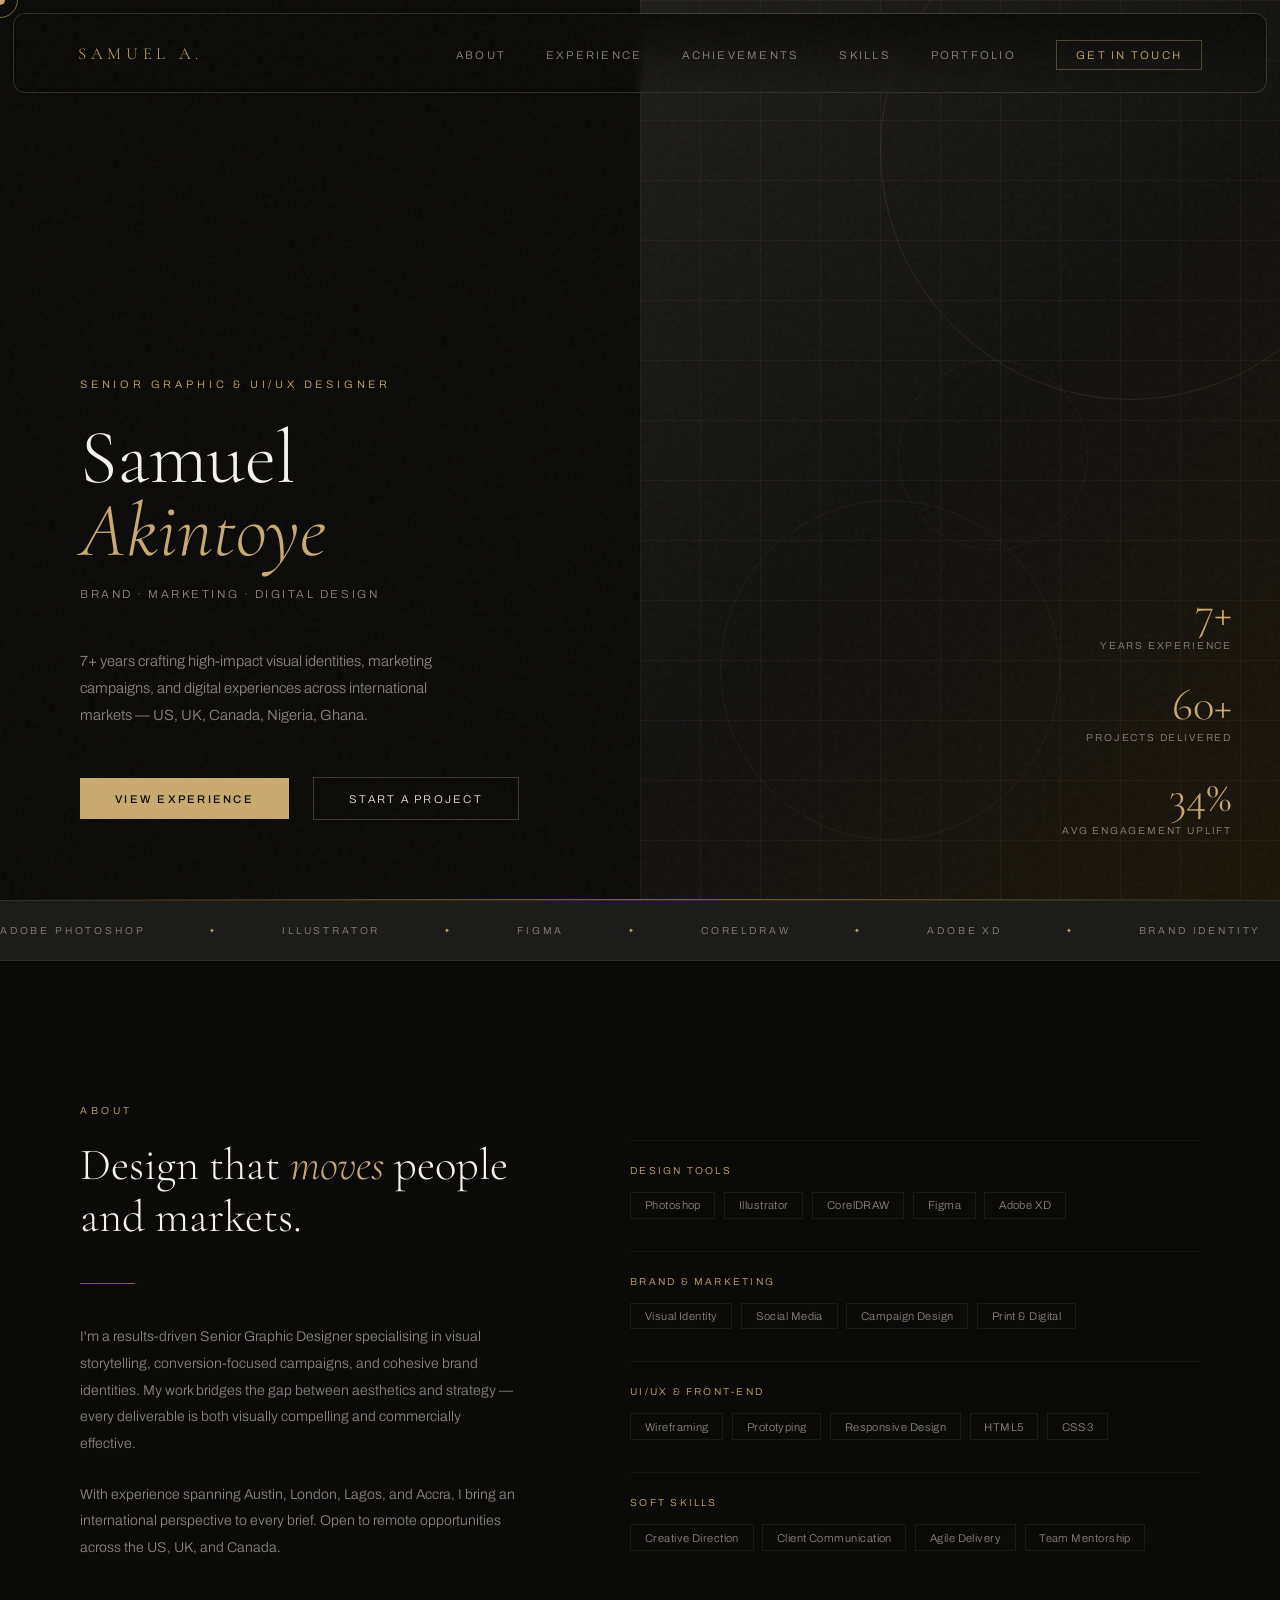
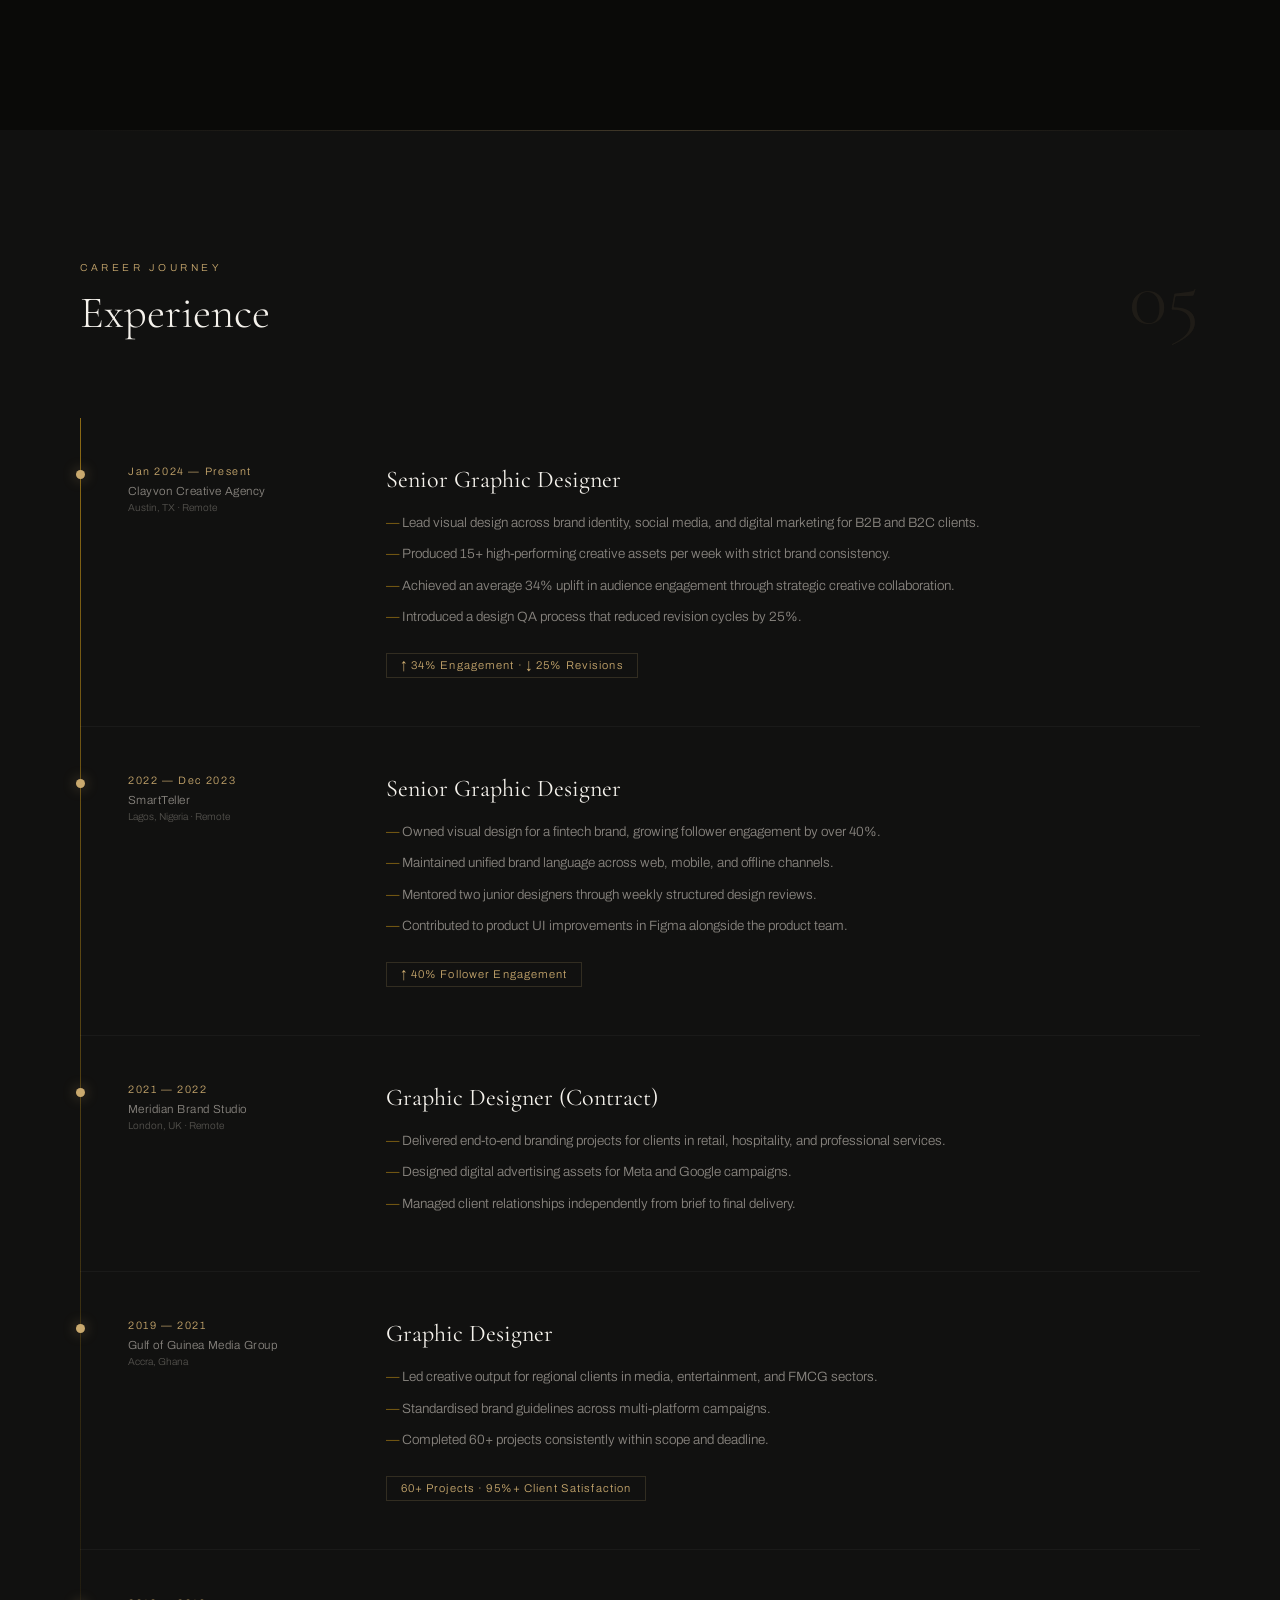
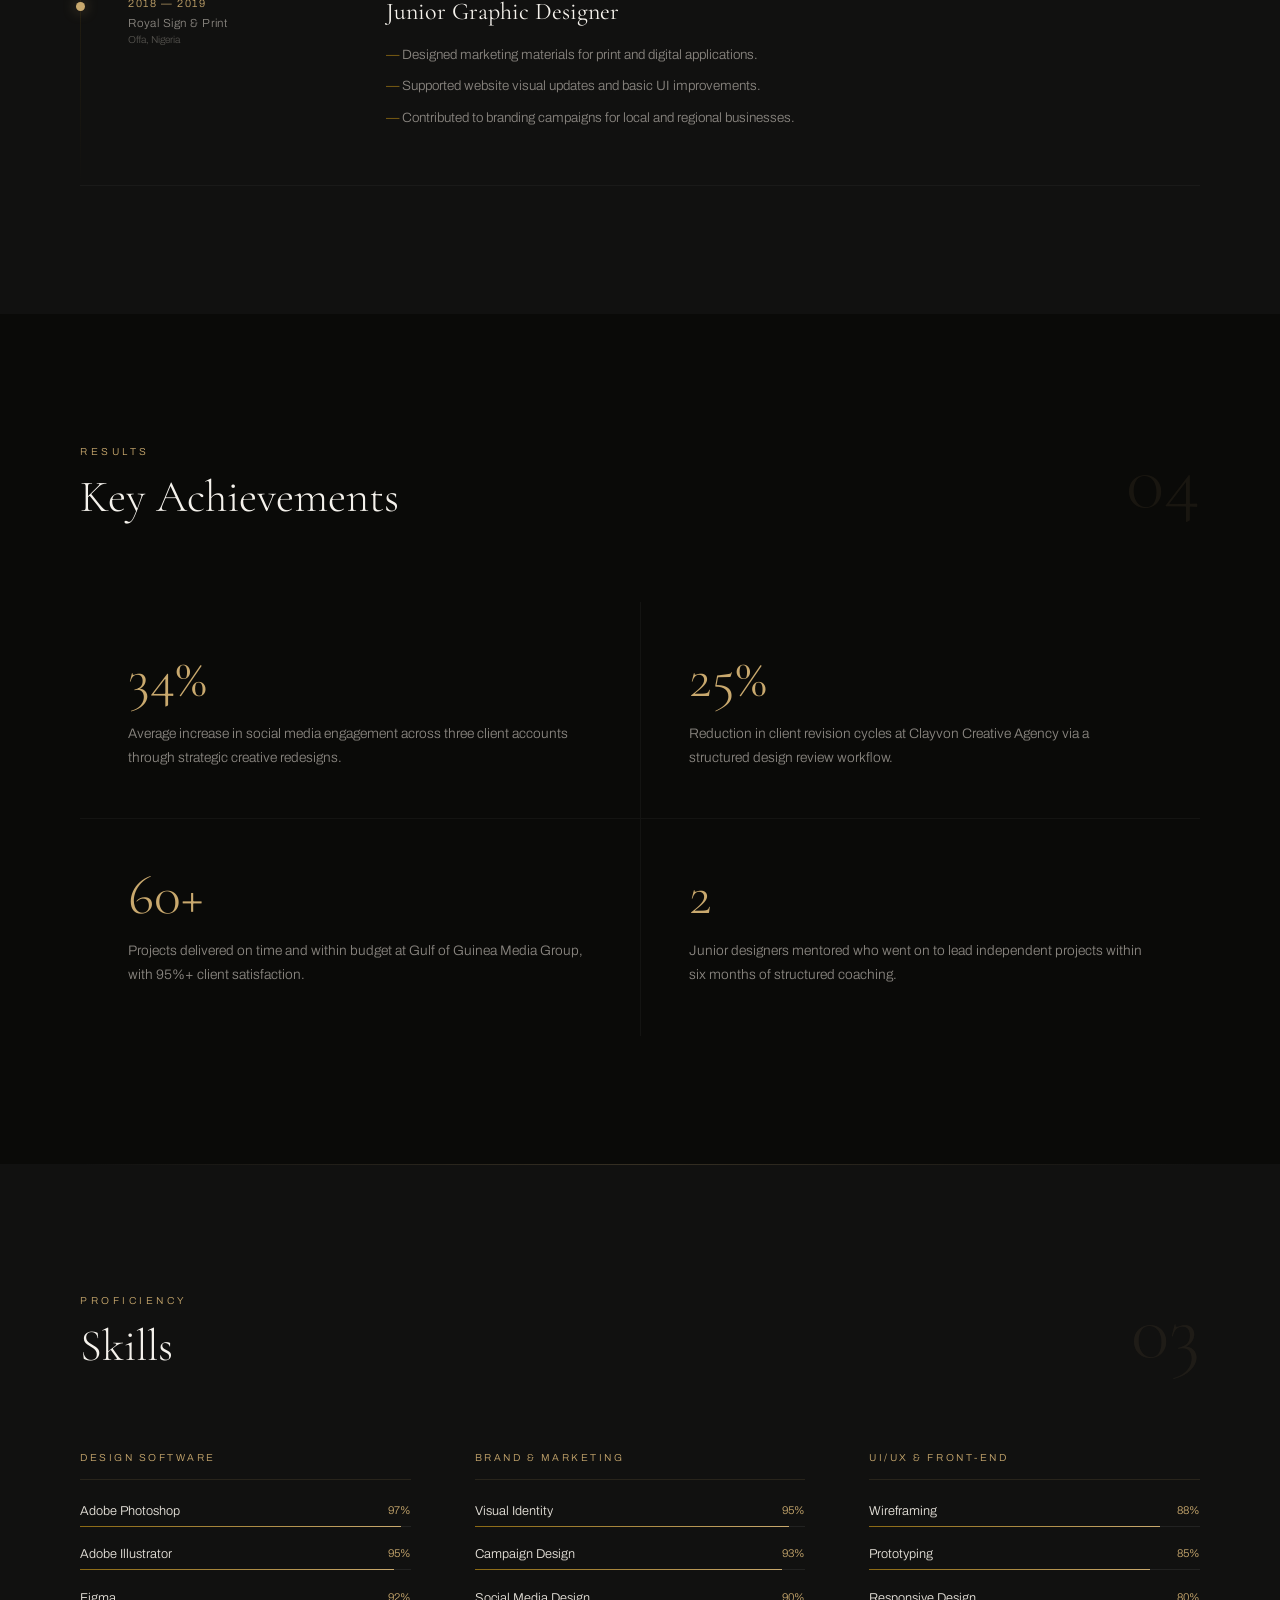
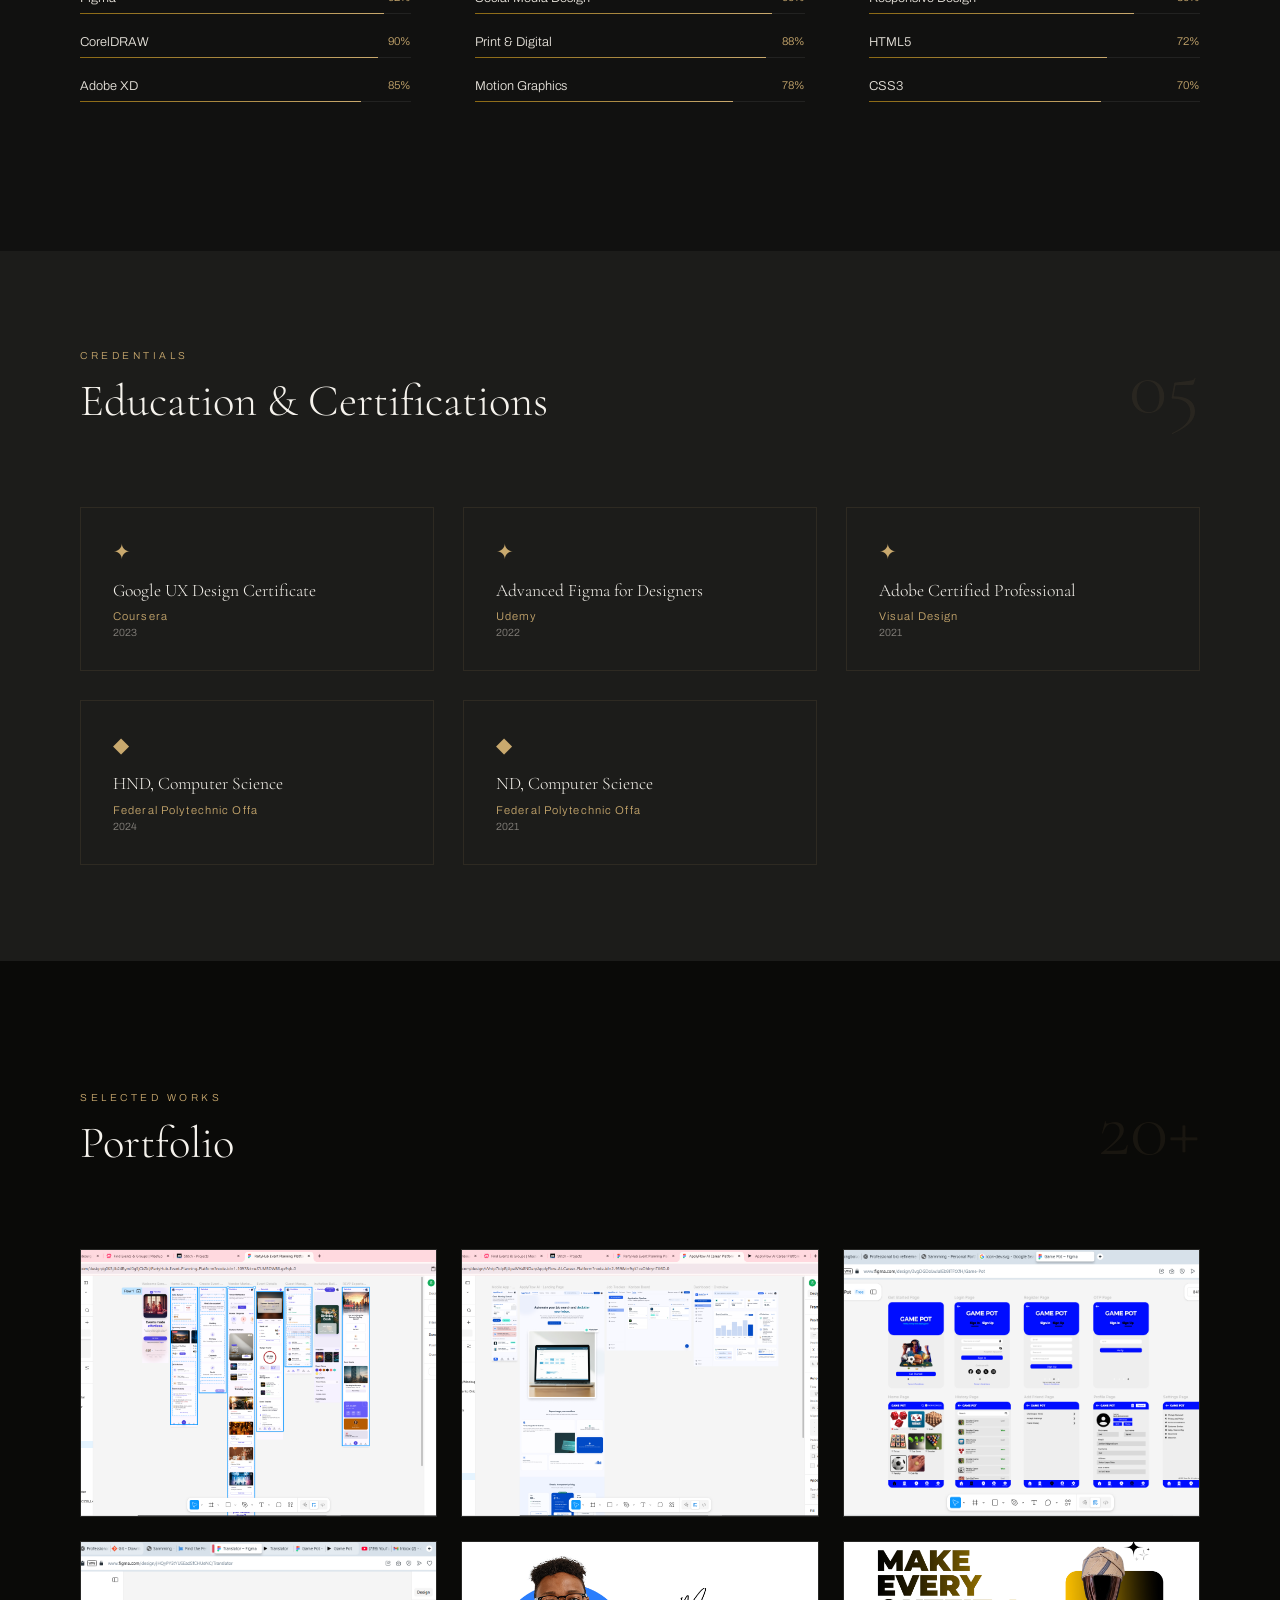
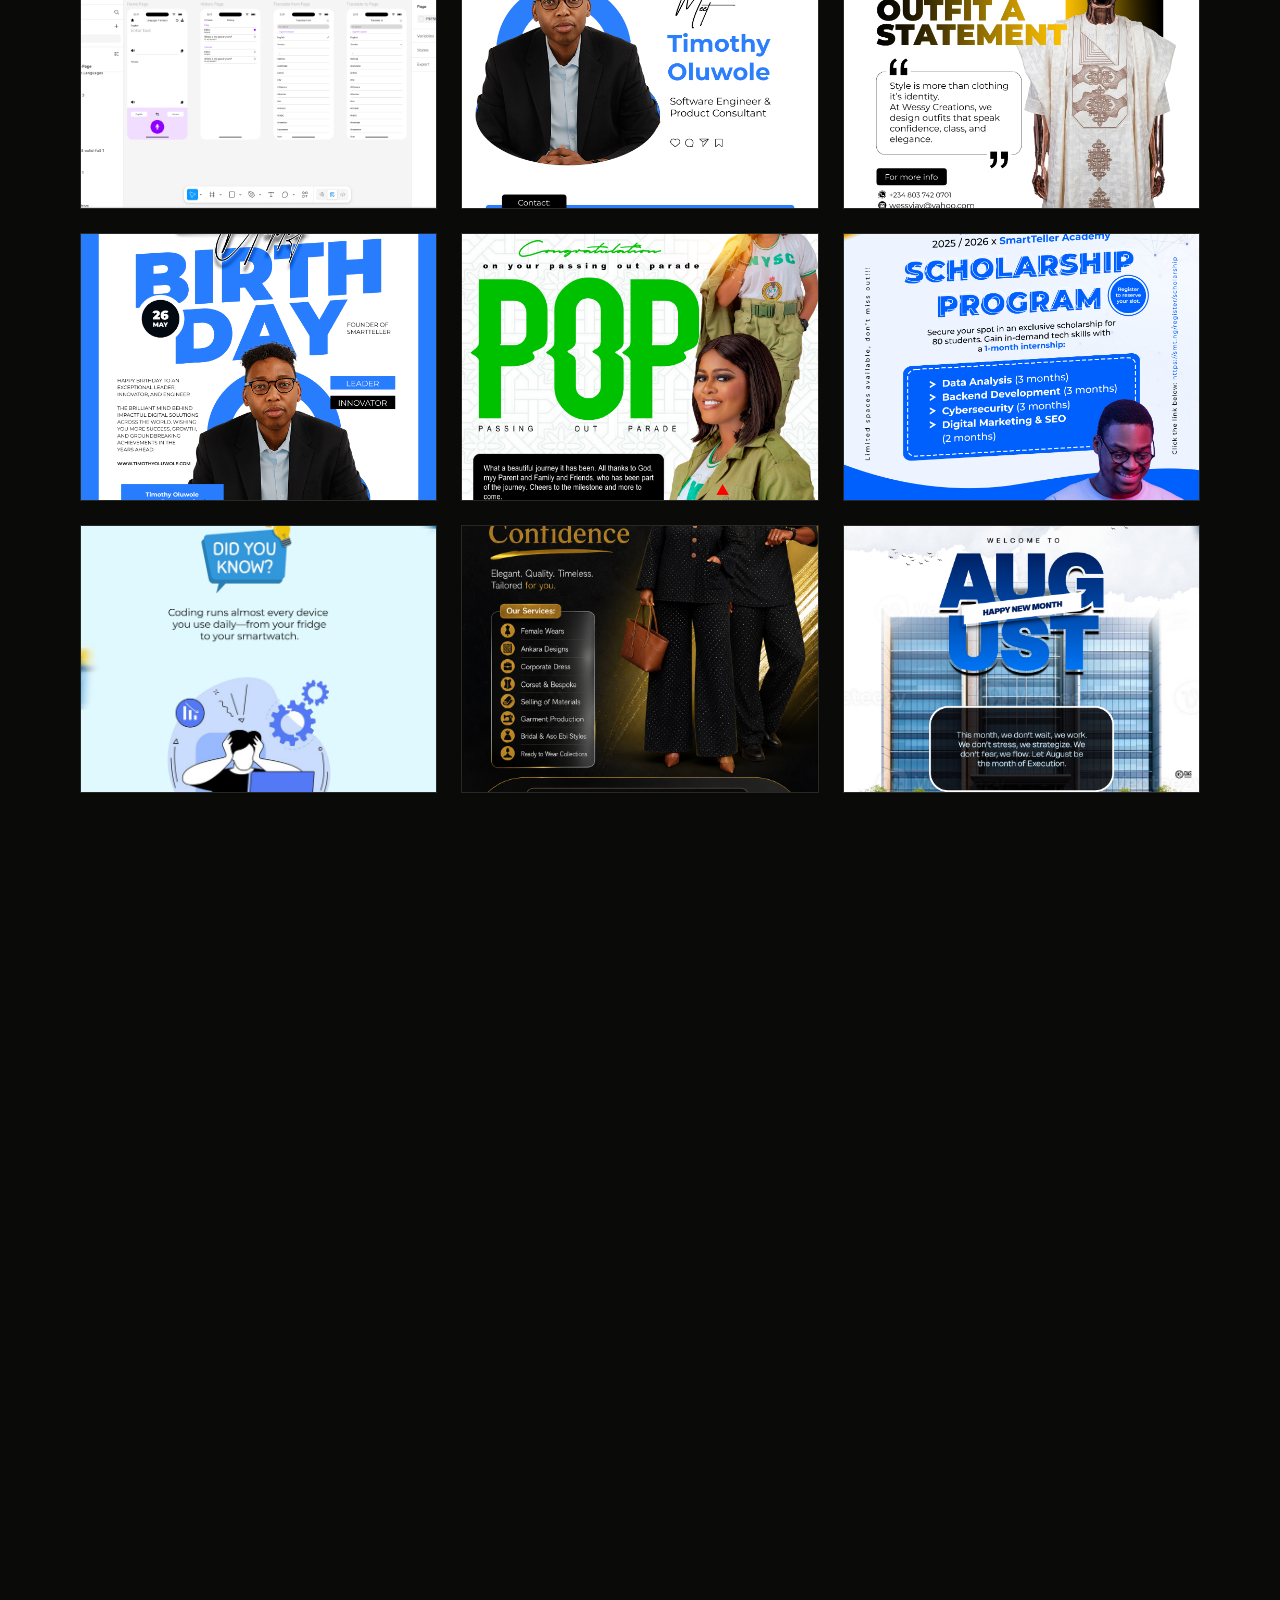
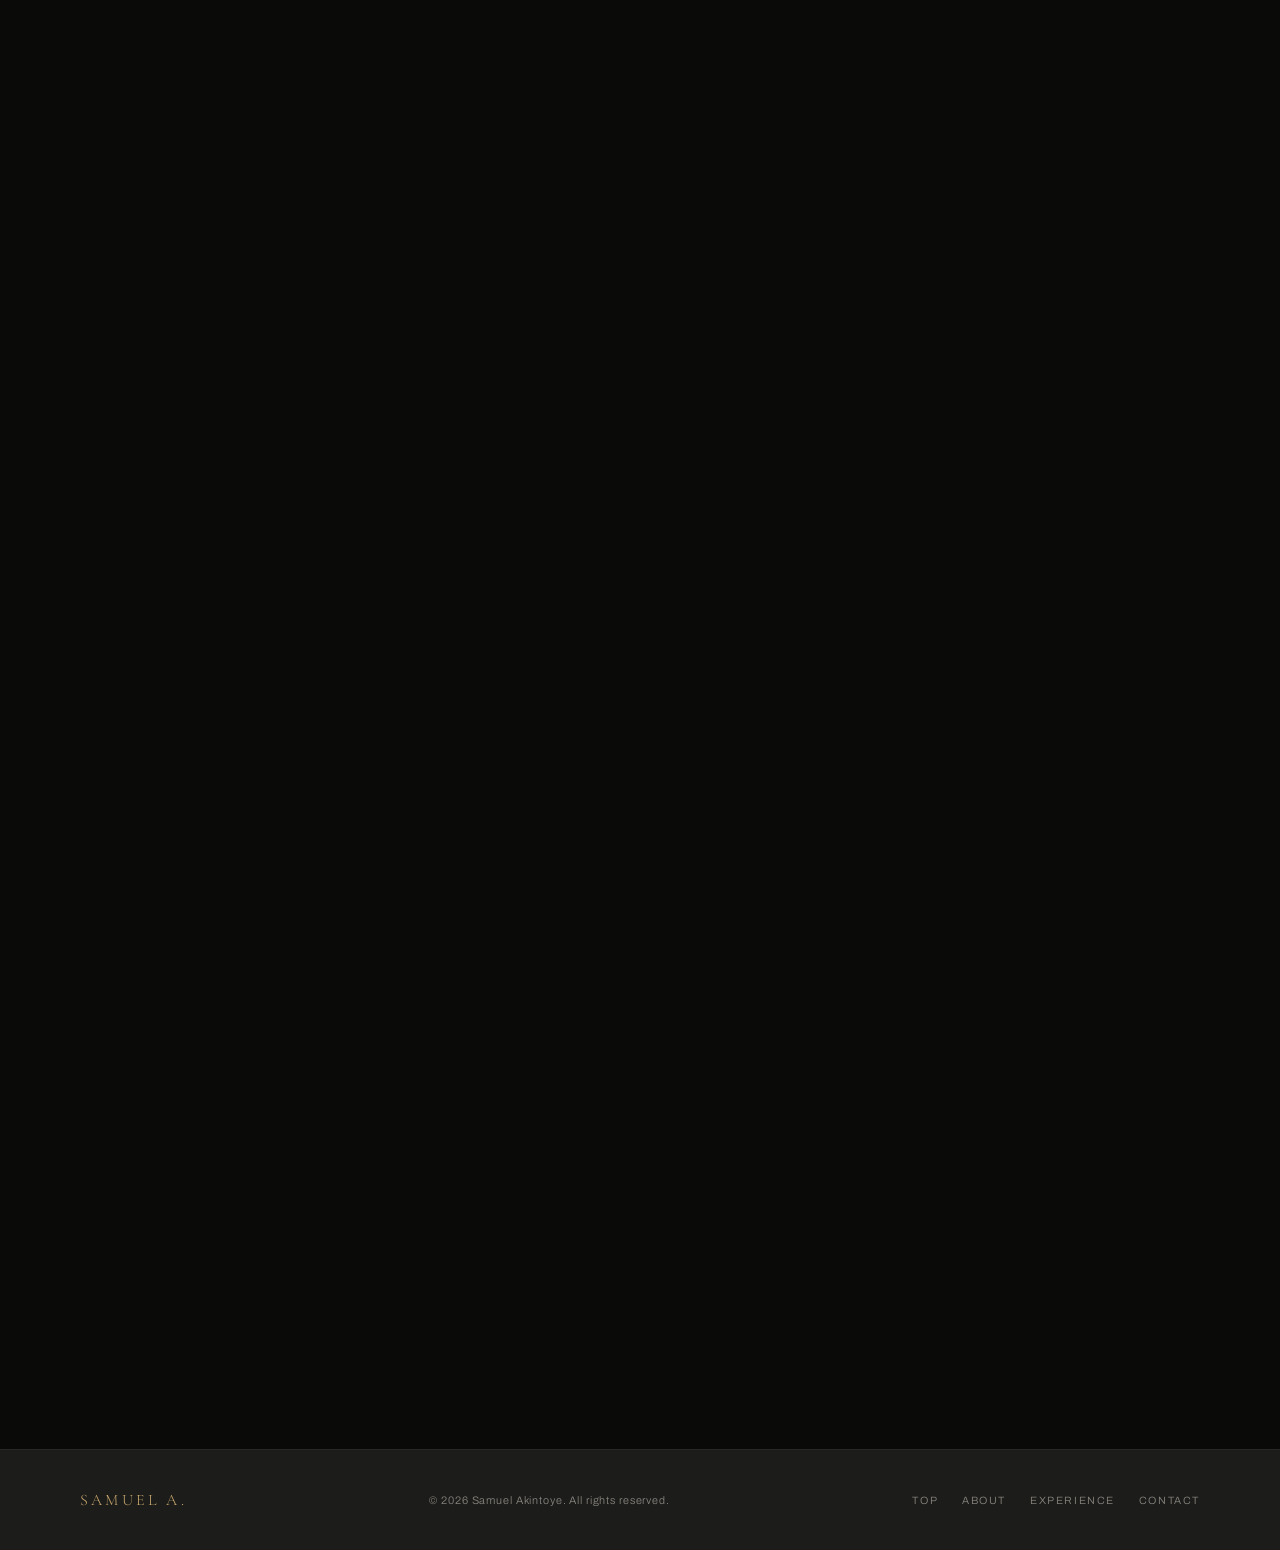
==== commit 07dc7ffc: "index.html" ====
--- a/index.html
+++ b/index.html
@@ -1375,6 +1375,17 @@
     </div>
 
     <div class="portfolio-item reveal">
+      <a href="https://www.figma.com/proto/vVntp7tdpRjApaWVa8NDan/ApplyFlow-AI-Career-Platform?node-id=2-674&t=9gK1csOhlnynTX6D-0&scaling=min-zoom&content-scaling=fixed&page-id=0%3A1&starting-point-node-id=2%3A674" target="_blank" rel="noopener noreferrer" class="portfolio-img-link" title="View full image">
+        <img src="assets/images/IMG_7117.png" alt="UI/UX Design Project — mobile app interface">
+      </a>
+      <div class="portfolio-placeholder"><span>✦</span><p>Design Work</p></div>
+      <div class="portfolio-overlay">
+        <p class="portfolio-title">UI/UX Design Project</p>
+        <a href="https://www.figma.com/proto/vVntp7tdpRjApaWVa8NDan/ApplyFlow-AI-Career-Platform?node-id=2-674&t=9gK1csOhlnynTX6D-0&scaling=min-zoom&content-scaling=fixed&page-id=0%3A1&starting-point-node-id=2%3A674" target="_blank" rel="noopener noreferrer" class="portfolio-link">View in Figma →</a>
+      </div>
+    </div>
+
+    <div class="portfolio-item reveal">
       <a href="https://www.figma.com/proto/2vgDGDoLwJaIEb9ITFtXfH" target="_blank" rel="noopener noreferrer" class="portfolio-img-link" title="View full image">
         <img src="assets/images/UI.png" alt="UI/UX Design Project — mobile app interface">
       </a>
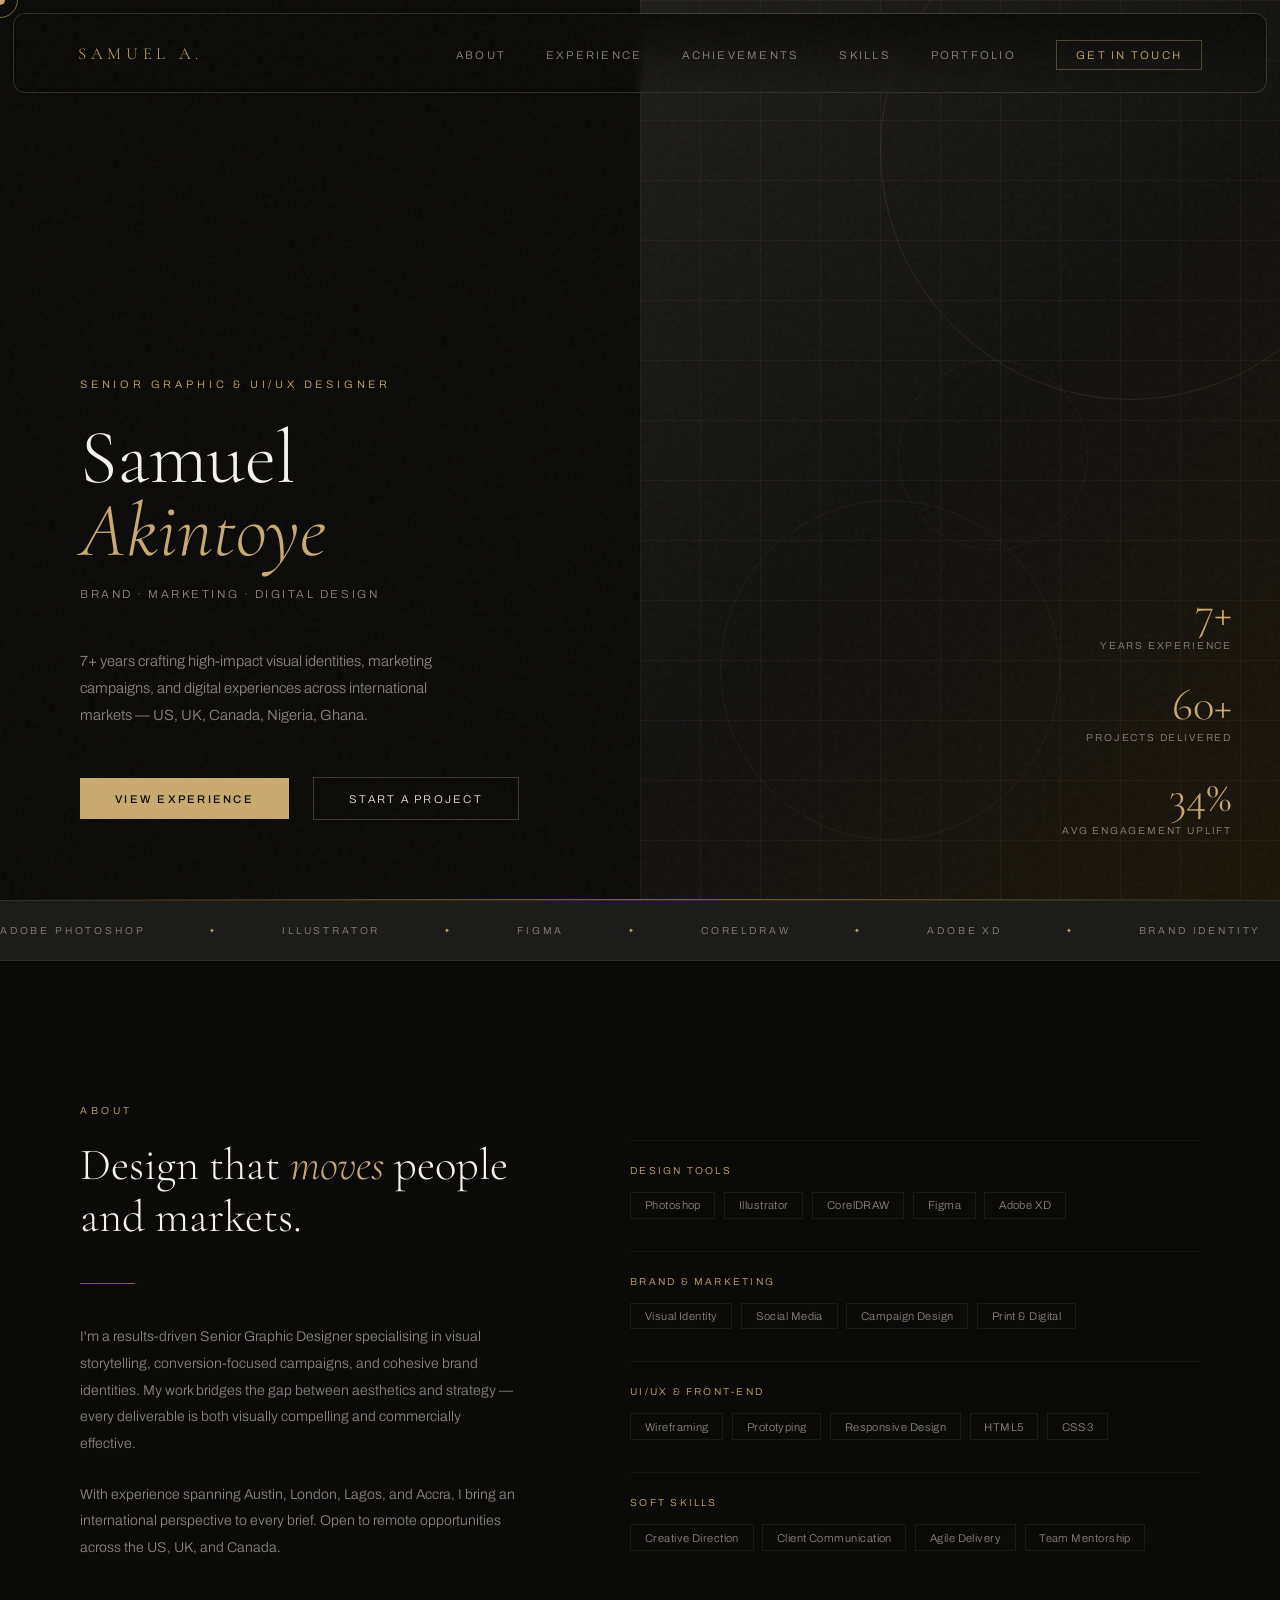
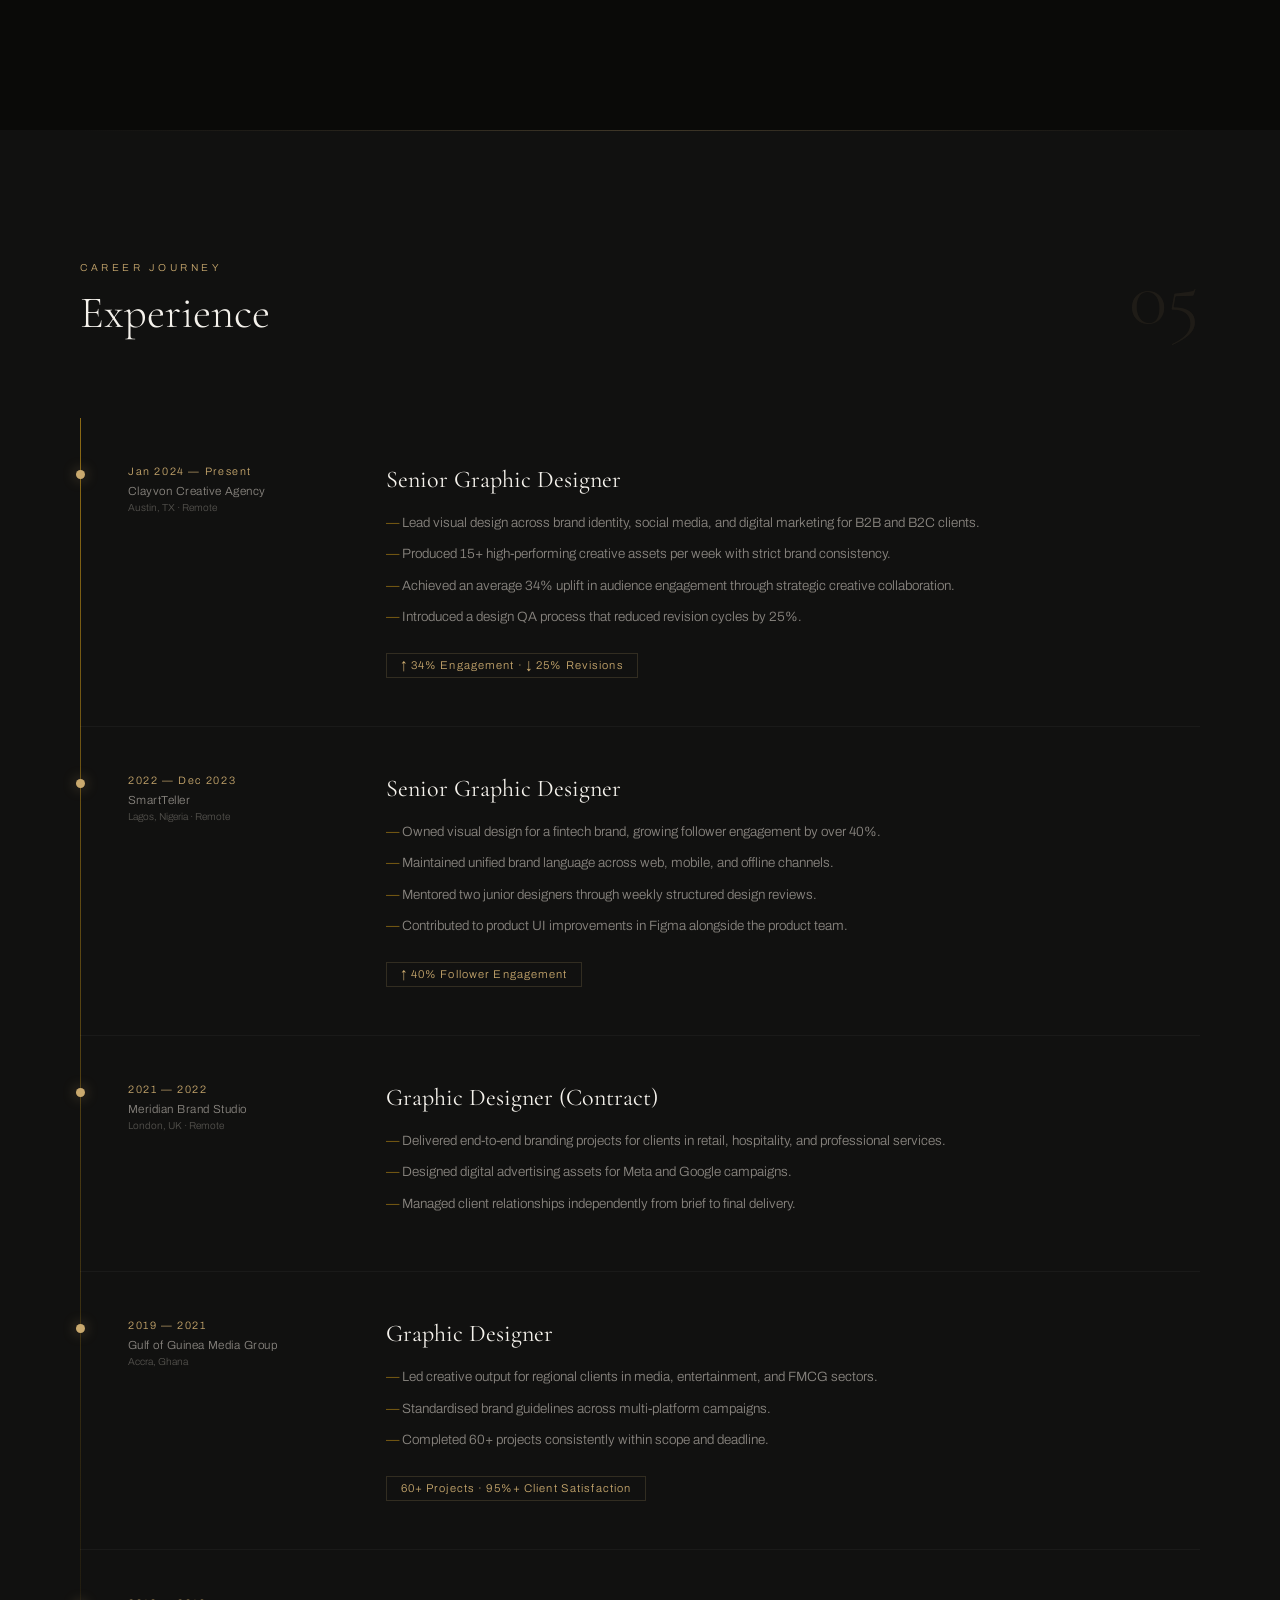
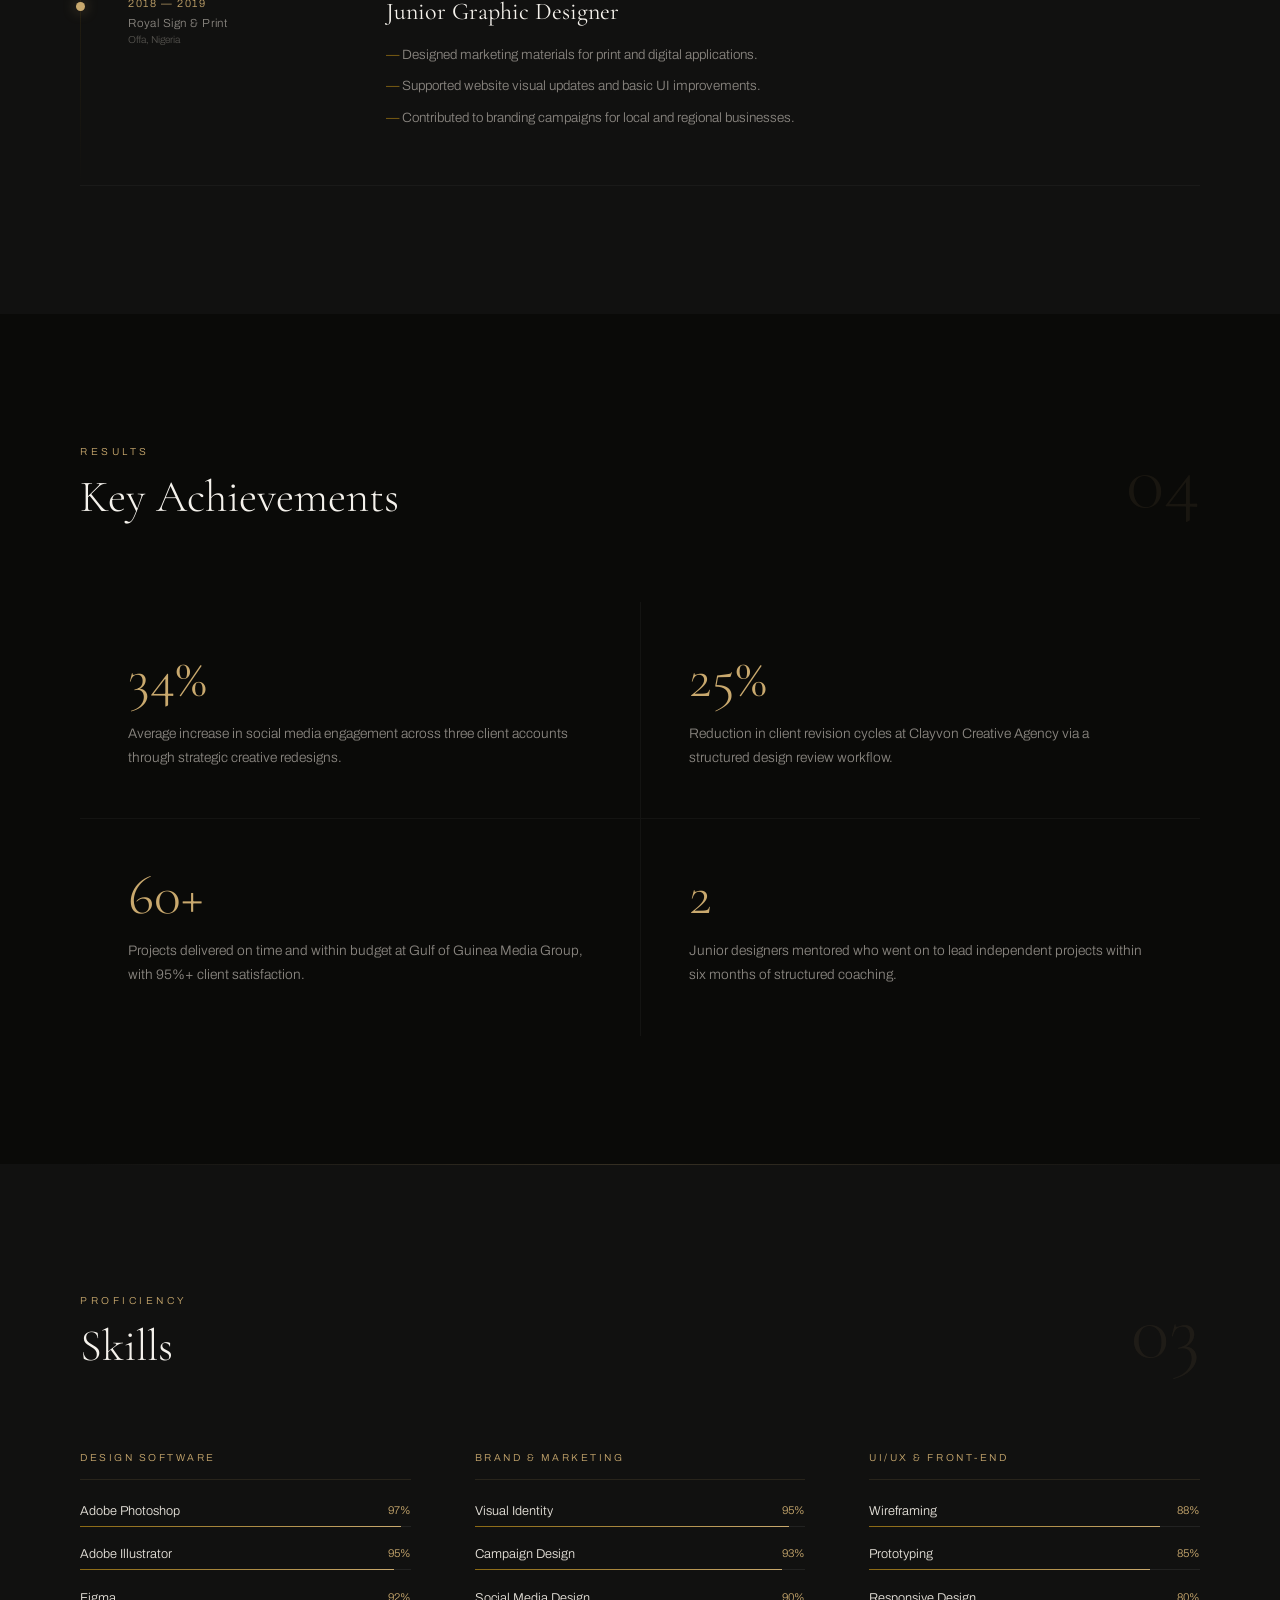
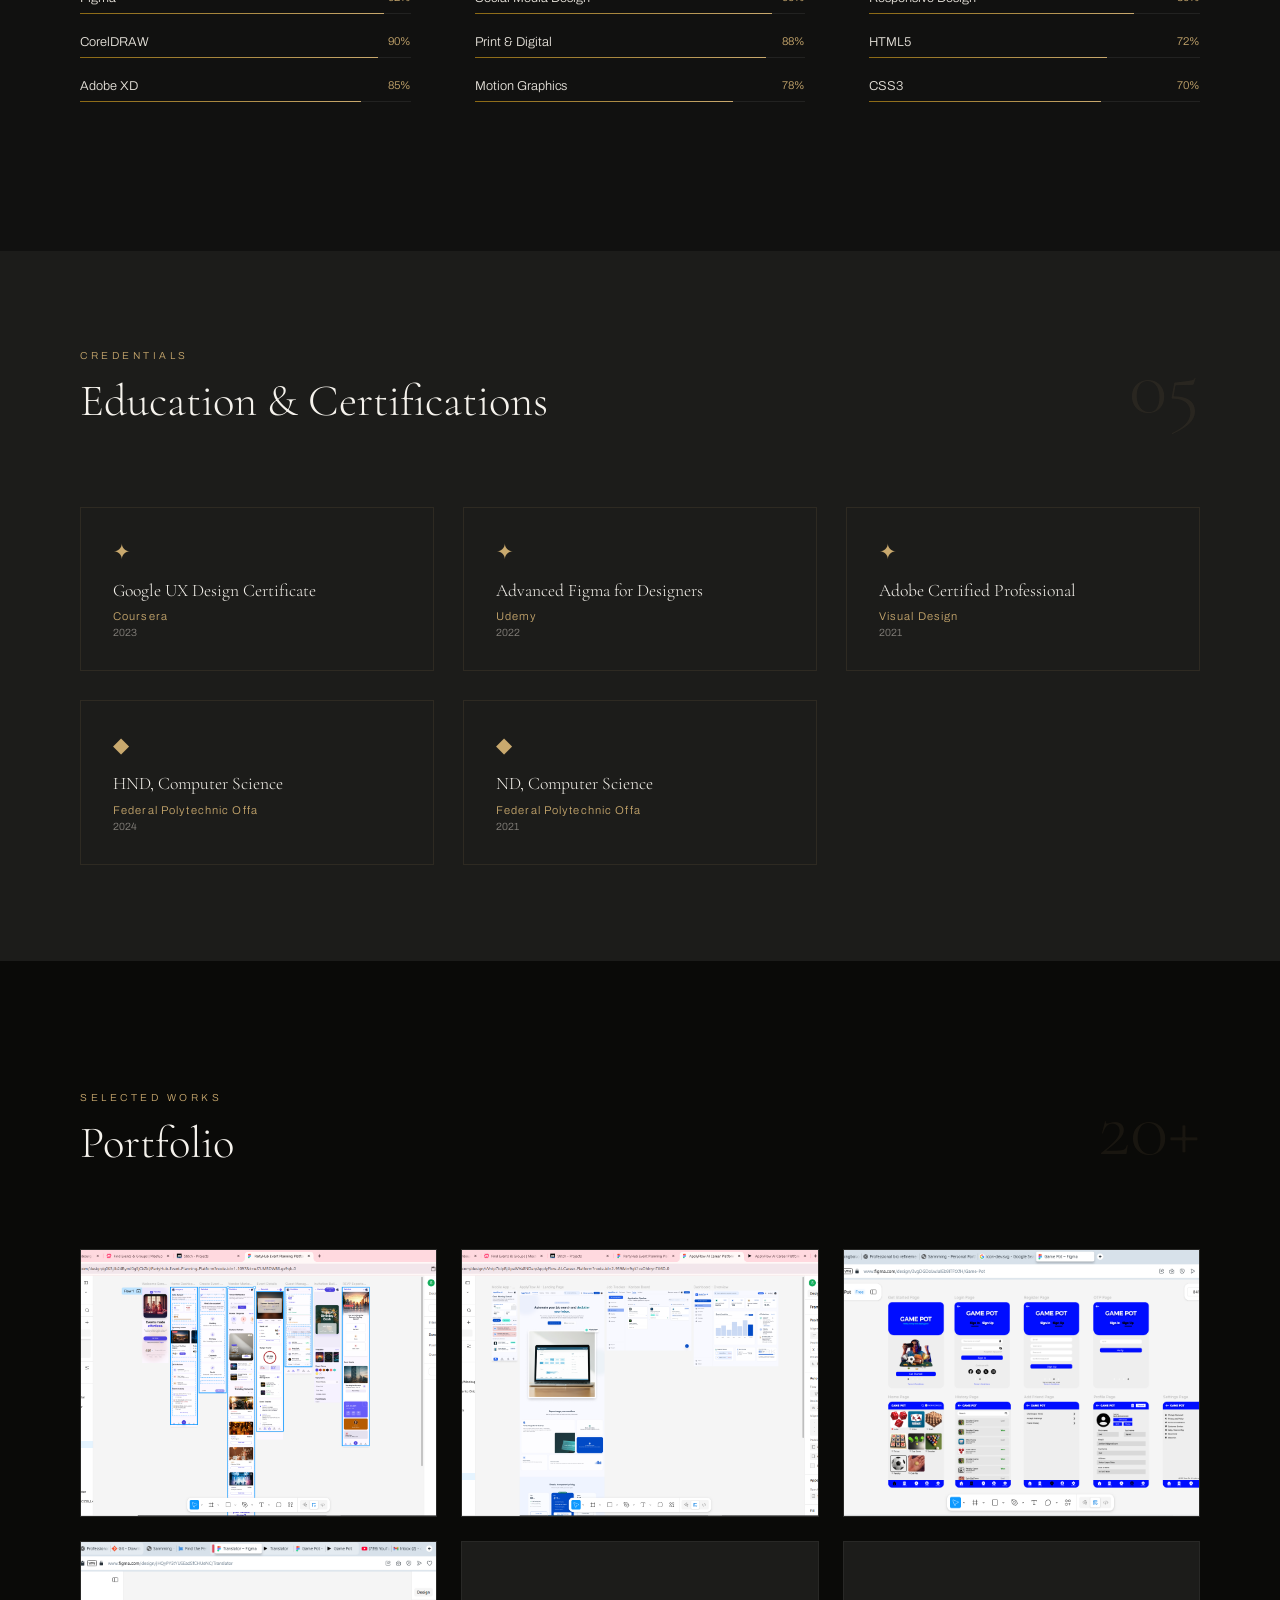
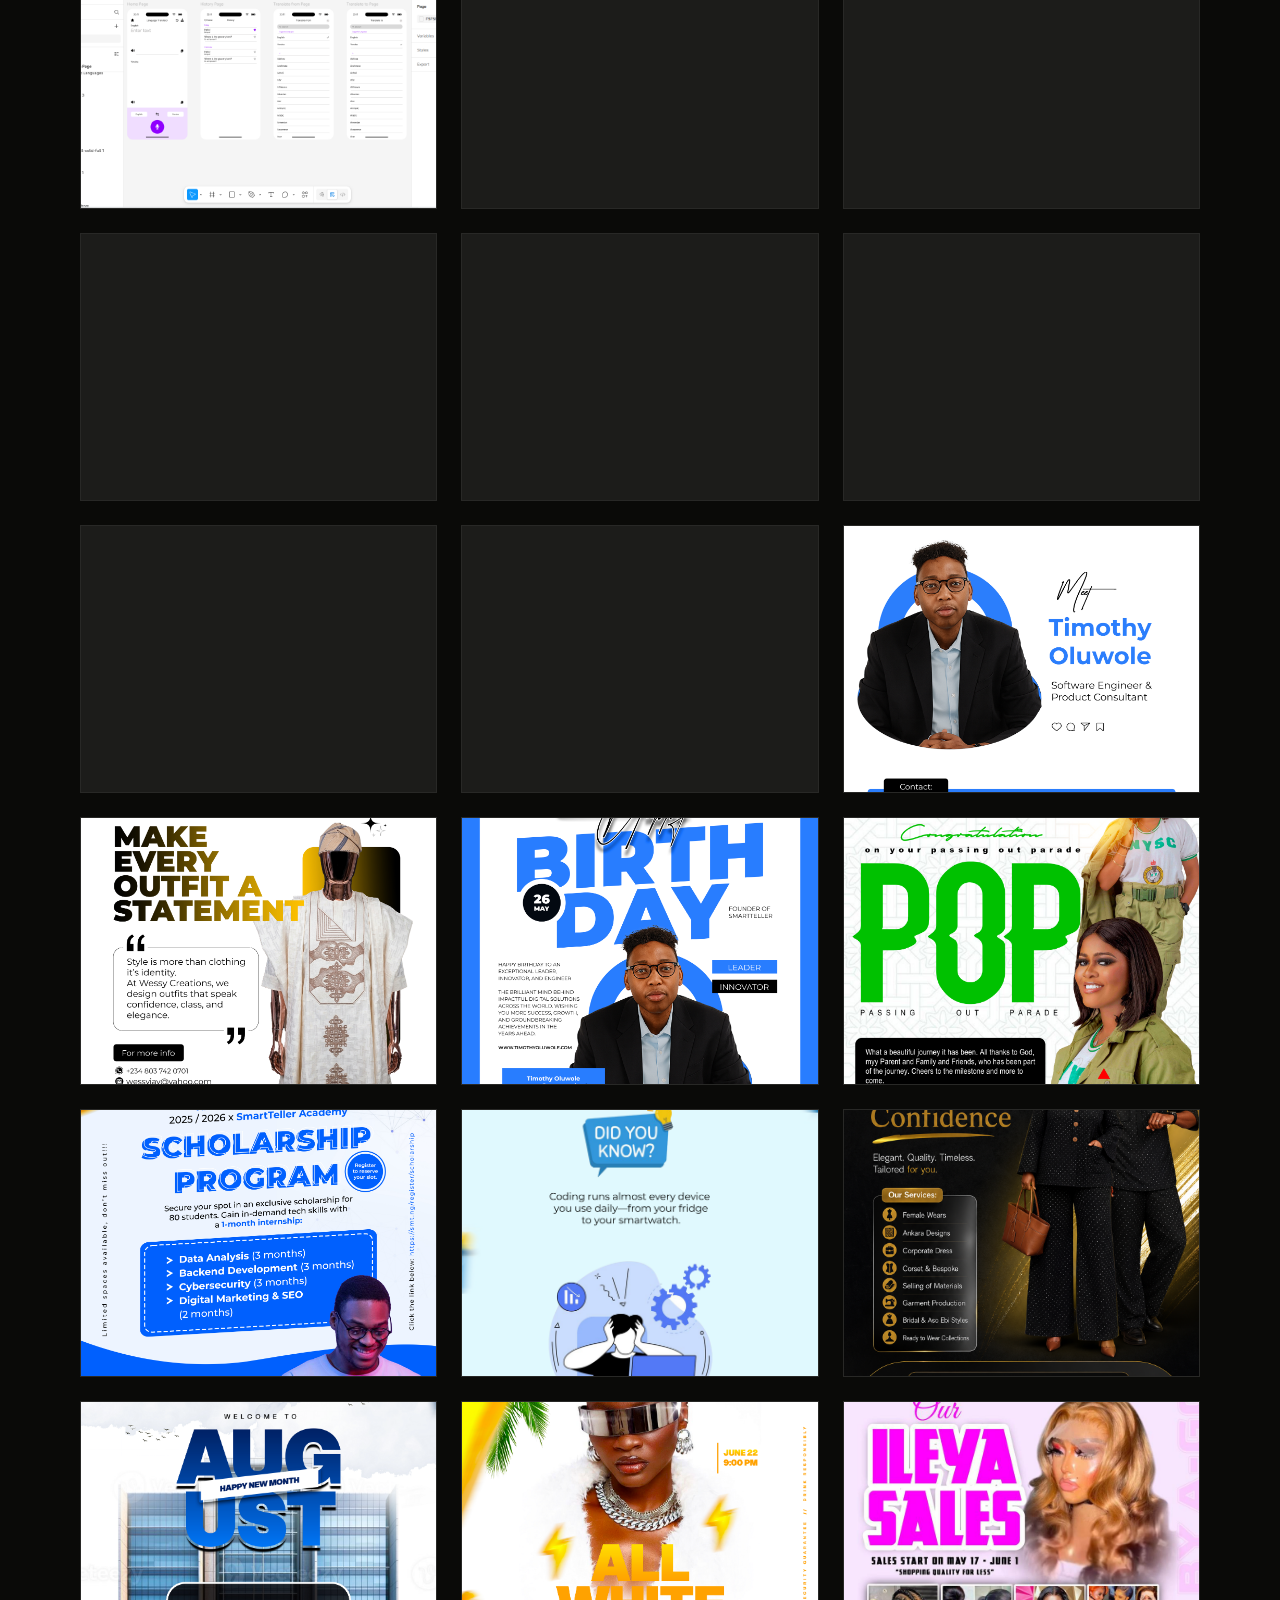
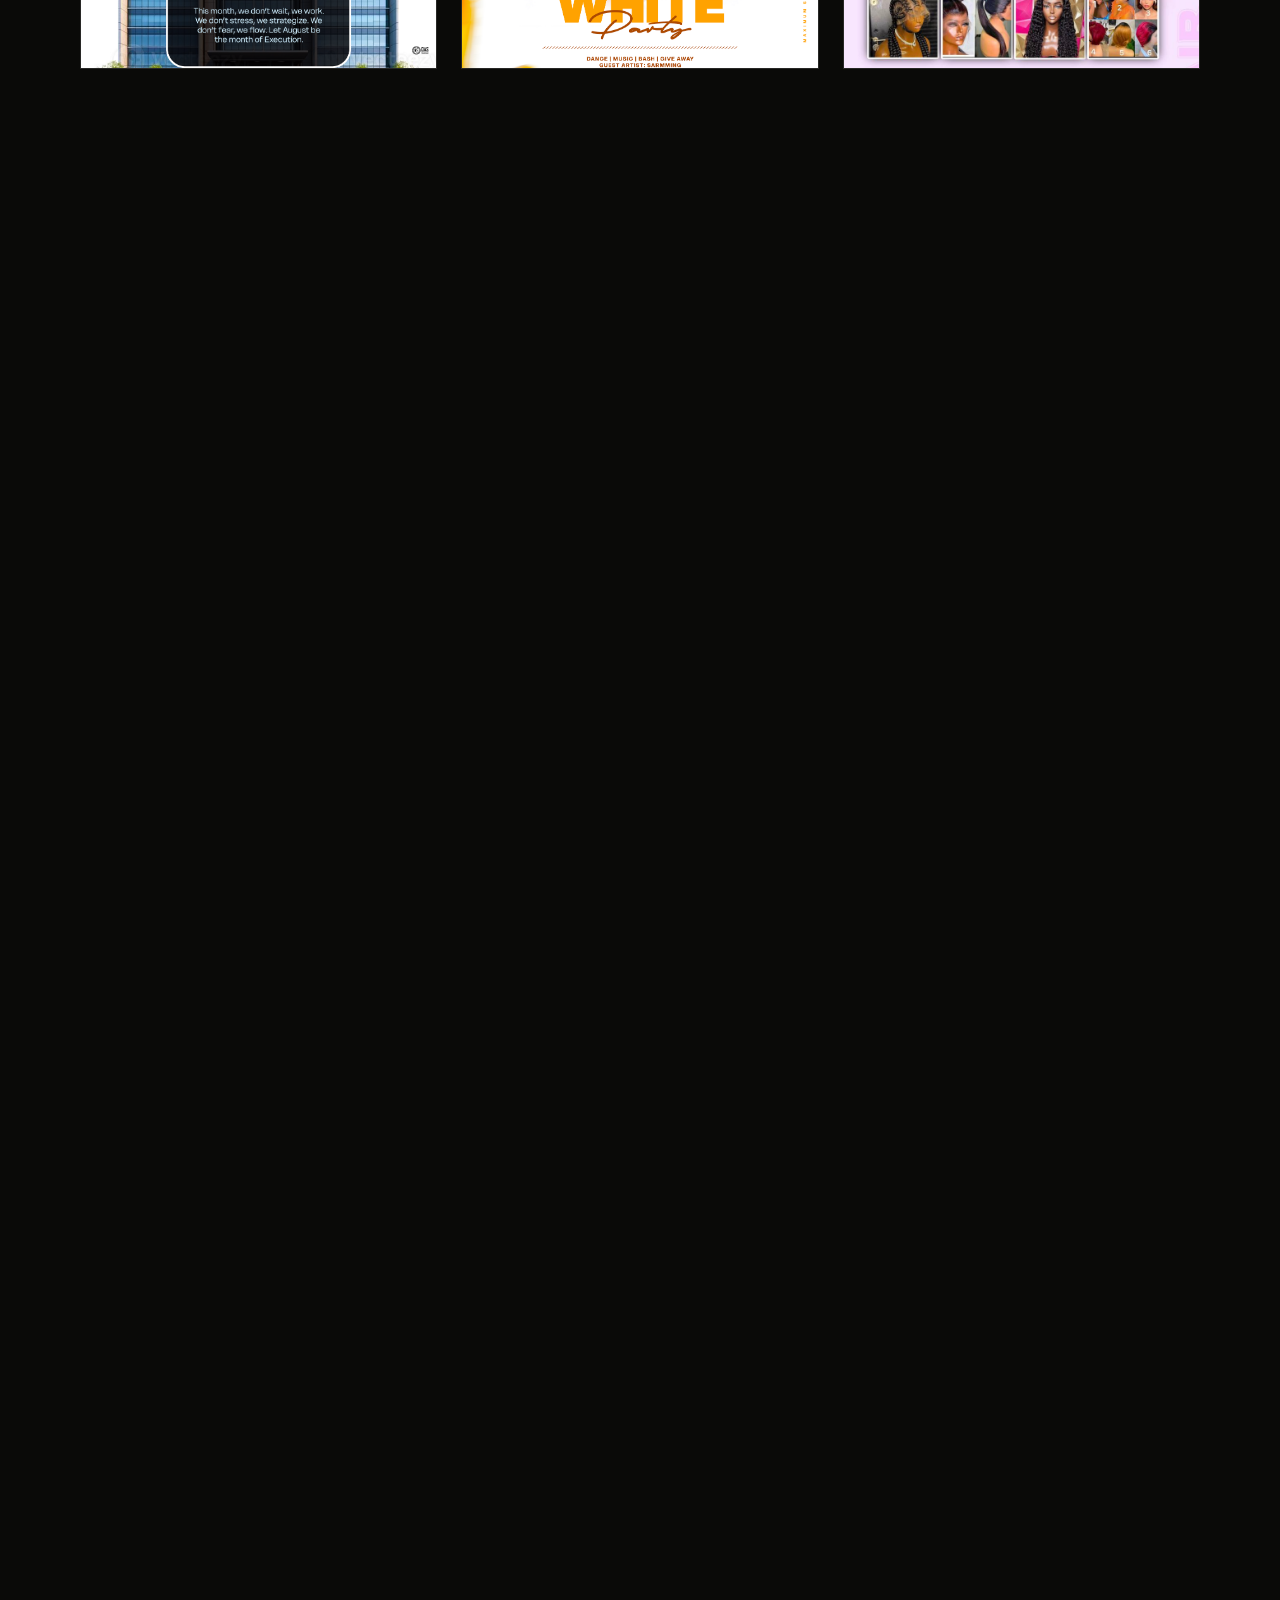
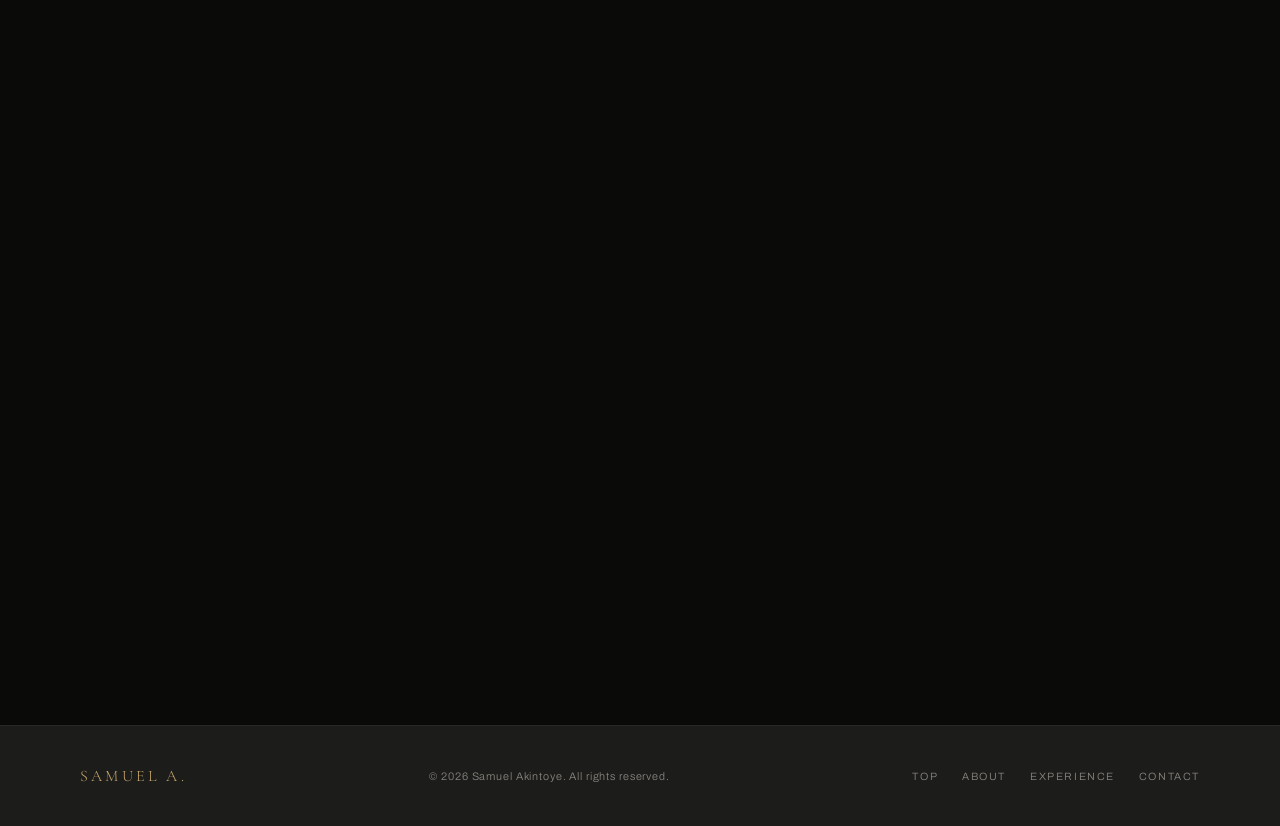
==== commit 5a1decab: "index.html" ====
--- a/index.html
+++ b/index.html
@@ -1408,6 +1408,83 @@
     </div>
 
     <div class="portfolio-item reveal">
+      <a href="" target="_blank" rel="noopener noreferrer" class="portfolio-img-link" title="View full image">
+        <img src="assets/images/IOS-Zeva-Icon-Mockup.png" alt="UI/UX Design Mock Up">
+      </a>
+      <div class="portfolio-placeholder"><span>✦</span><p>Design Work</p></div>
+      <div class="portfolio-overlay">
+        <p class="portfolio-title">UI/UX Design Mock Up</p>
+        <a href="" target="_blank" rel="noopener noreferrer" class="portfolio-link">View in Figma →</a>
+      </div>
+    </div>
+
+    <div class="portfolio-item reveal">
+      <a href="" target="_blank" rel="noopener noreferrer" class="portfolio-img-link" title="View full image">
+        <img src="assets/images/Mobile-Size-Zeva-Mockup10.png" alt="UI/UX Design Mock Up">
+      </a>
+      <div class="portfolio-placeholder"><span>✦</span><p>Design Work</p></div>
+      <div class="portfolio-overlay">
+        <p class="portfolio-title">UI/UX Design Mock Up</p>
+        <a href="" target="_blank" rel="noopener noreferrer" class="portfolio-link">View in Figma →</a>
+      </div>
+    </div>
+
+    <div class="portfolio-item reveal">
+      <a href="" target="_blank" rel="noopener noreferrer" class="portfolio-img-link" title="View full image">
+        <img src="assets/images/Mobile-Size-Zeva-Mockup11.png" alt="UI/UX Design Mock Up">
+      </a>
+      <div class="portfolio-placeholder"><span>✦</span><p>Design Work</p></div>
+      <div class="portfolio-overlay">
+        <p class="portfolio-title">UI/UX Design Mock Up</p>
+        <a href="" target="_blank" rel="noopener noreferrer" class="portfolio-link">View in Figma →</a>
+      </div>
+    </div>
+
+    <div class="portfolio-item reveal">
+      <a href="" target="_blank" rel="noopener noreferrer" class="portfolio-img-link" title="View full image">
+        <img src="assets/images/Mobile-Size-Zeva-Mockup12.png" alt="UI/UX Design Mock Up">
+      </a>
+      <div class="portfolio-placeholder"><span>✦</span><p>Design Work</p></div>
+      <div class="portfolio-overlay">
+        <p class="portfolio-title">UI/UX Design Mock Up</p>
+        <a href="" target="_blank" rel="noopener noreferrer" class="portfolio-link">View in Figma →</a>
+      </div>
+    </div>
+
+    <div class="portfolio-item reveal">
+      <a href="" target="_blank" rel="noopener noreferrer" class="portfolio-img-link" title="View full image">
+        <img src="assets/images/PC-Size-Zeva-Mockup10.png" alt="UI/UX Design Mock Up">
+      </a>
+      <div class="portfolio-placeholder"><span>✦</span><p>Design Work</p></div>
+      <div class="portfolio-overlay">
+        <p class="portfolio-title">UI/UX Design Mock Up</p>
+        <a href="" target="_blank" rel="noopener noreferrer" class="portfolio-link">View in Figma →</a>
+      </div>
+    </div>
+
+    <div class="portfolio-item reveal">
+      <a href="" target="_blank" rel="noopener noreferrer" class="portfolio-img-link" title="View full image">
+        <img src="assets/images/PC-Size-Zeva-Mockup11.png" alt="UI/UX Design Mock Up">
+      </a>
+      <div class="portfolio-placeholder"><span>✦</span><p>Design Work</p></div>
+      <div class="portfolio-overlay">
+        <p class="portfolio-title">UI/UX Design Mock Up</p>
+        <a href="" target="_blank" rel="noopener noreferrer" class="portfolio-link">View in Figma →</a>
+      </div>
+    </div>
+
+    <div class="portfolio-item reveal">
+      <a href="" target="_blank" rel="noopener noreferrer" class="portfolio-img-link" title="View full image">
+        <img src="assets/images/PC-Size-Zeva-Mockup12.png" alt="UI/UX Design Mock Up">
+      </a>
+      <div class="portfolio-placeholder"><span>✦</span><p>Design Work</p></div>
+      <div class="portfolio-overlay">
+        <p class="portfolio-title">UI/UX Design Mock Up</p>
+        <a href="" target="_blank" rel="noopener noreferrer" class="portfolio-link">View in Figma →</a>
+      </div>
+    </div>
+
+    <div class="portfolio-item reveal">
       <a href="assets/images/IMG_5899.png" target="_blank" rel="noopener noreferrer" class="portfolio-img-link" title="View full image">
         <img src="assets/images/IMG_5899.png" alt="Oga Carousel Design">
       </a>
@@ -1582,9 +1659,9 @@
         <span class="link-label">Email</span>
         <span>omoobaiyeakintoyesamuel@gmail.com</span>
       </a>
-      <a href="https://linkedin.com/in/samuel-akintoye" target="_blank" rel="noopener noreferrer" class="contact-link">
-        <span class="link-label">LinkedIn</span>
-        <span>linkedin.com/in/samuel-akintoye</span>
+      <a href="https://wa.me/message/VKAQ4DSG7TQTH1" target="_blank" rel="noopener noreferrer" class="contact-link">
+        <span class="link-label">WhatsApp</span>
+        <span>Click to Send a Direct Message!</span>
       </a>
       <a href="https://sarmming.github.io/sarmmingboi.com" target="_blank" rel="noopener noreferrer" class="contact-link">
         <span class="link-label">Portfolio</span>
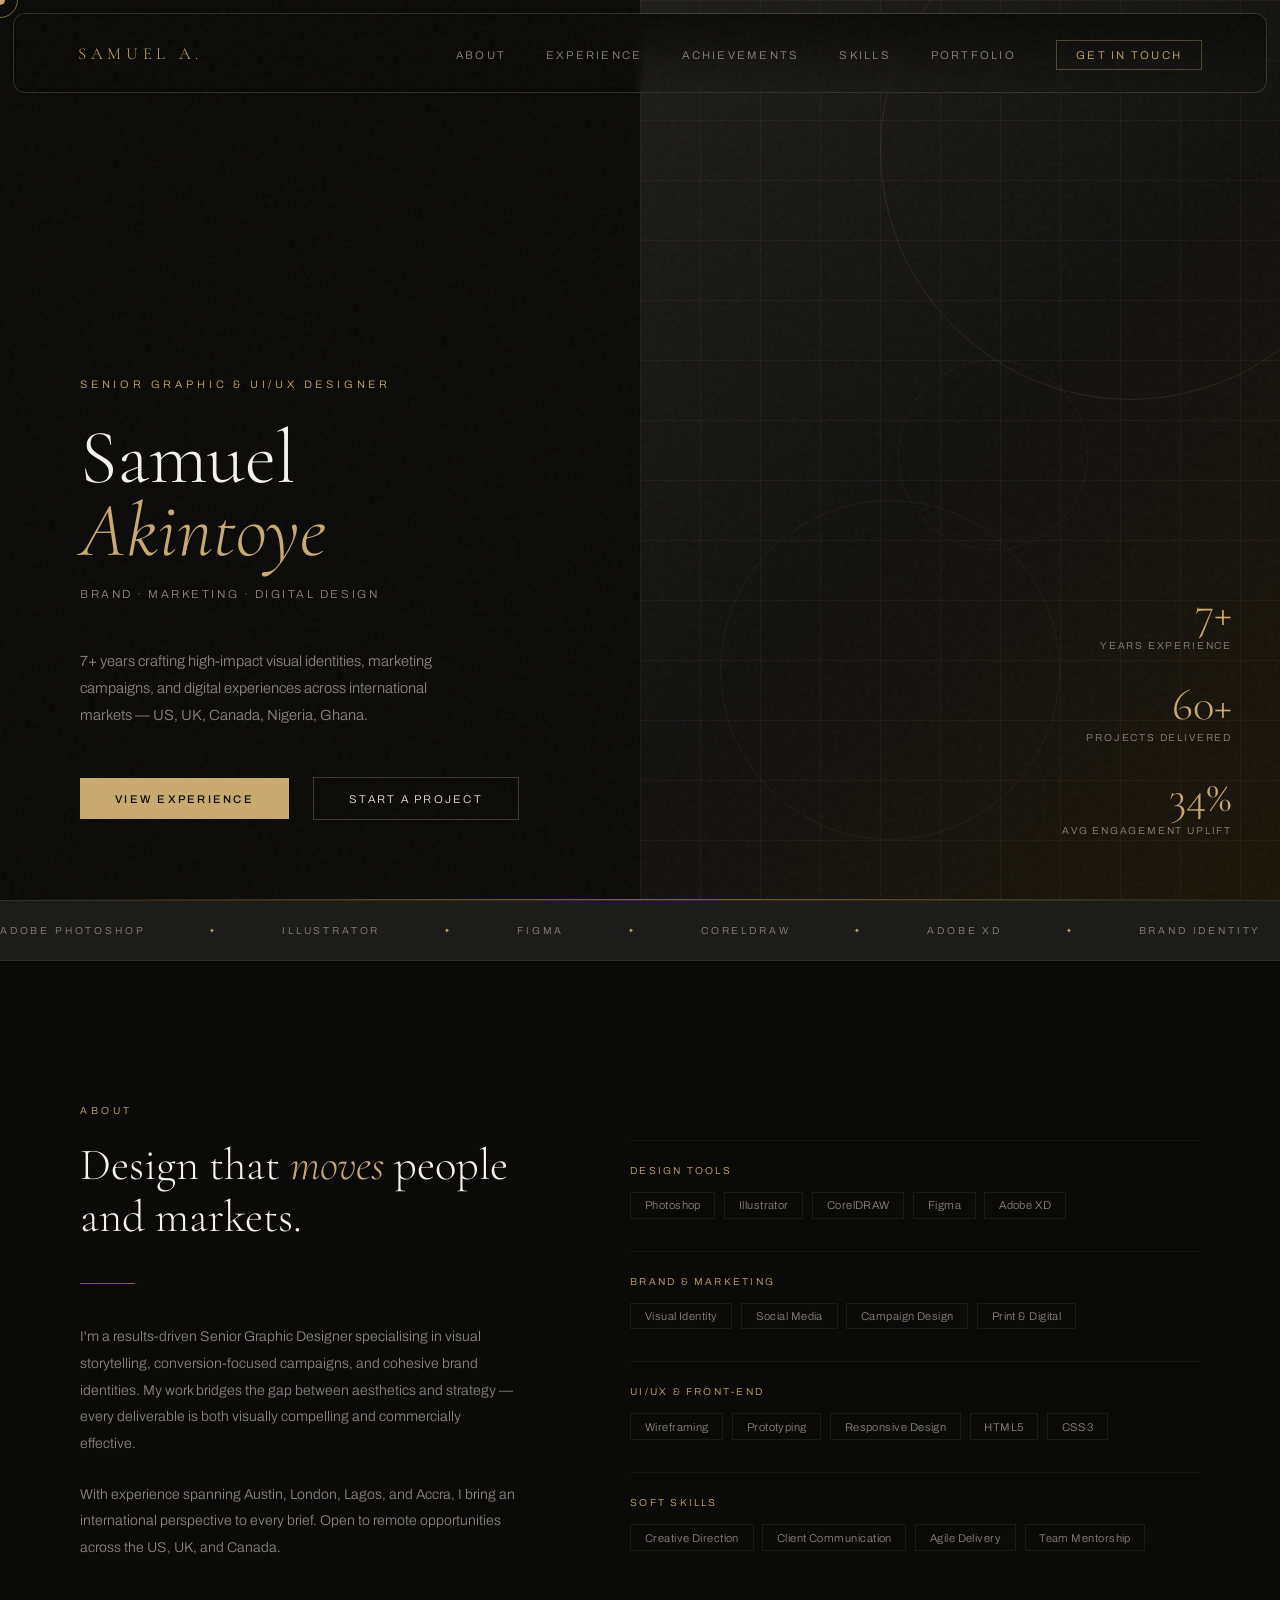
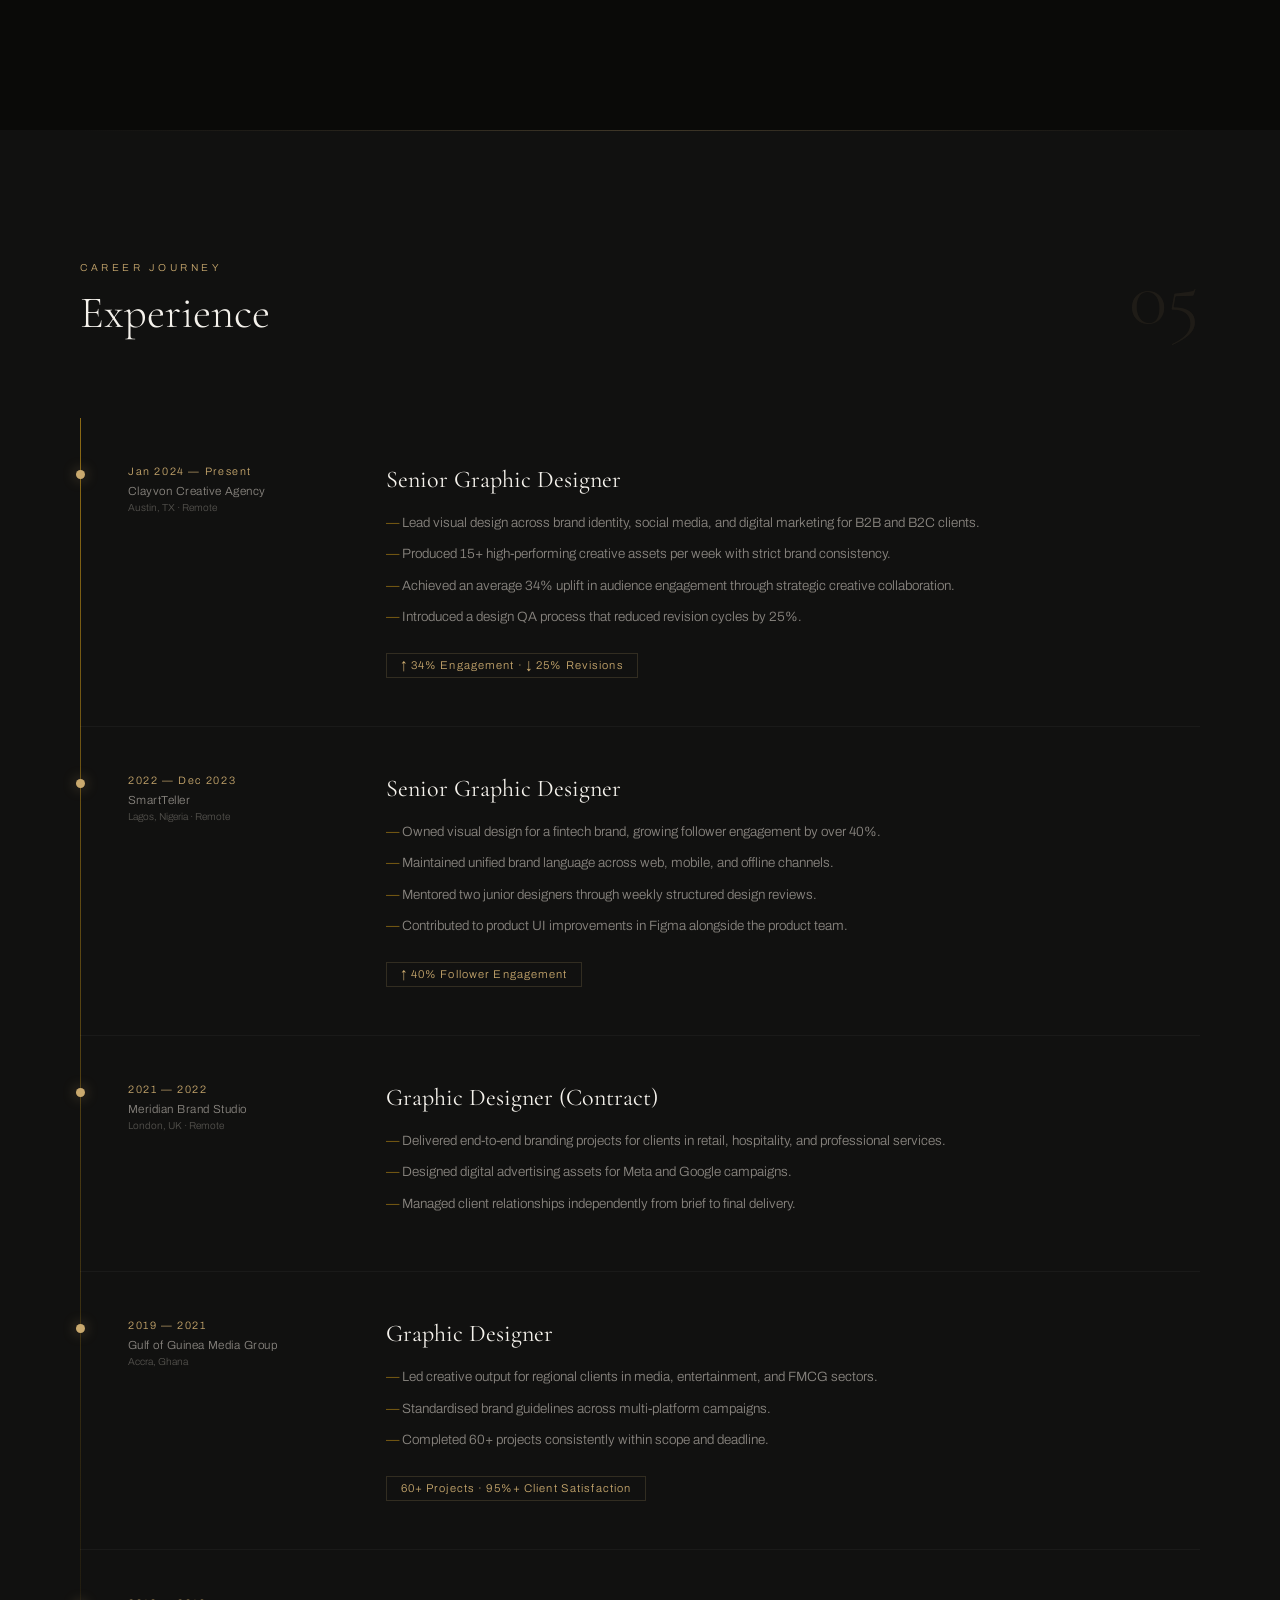
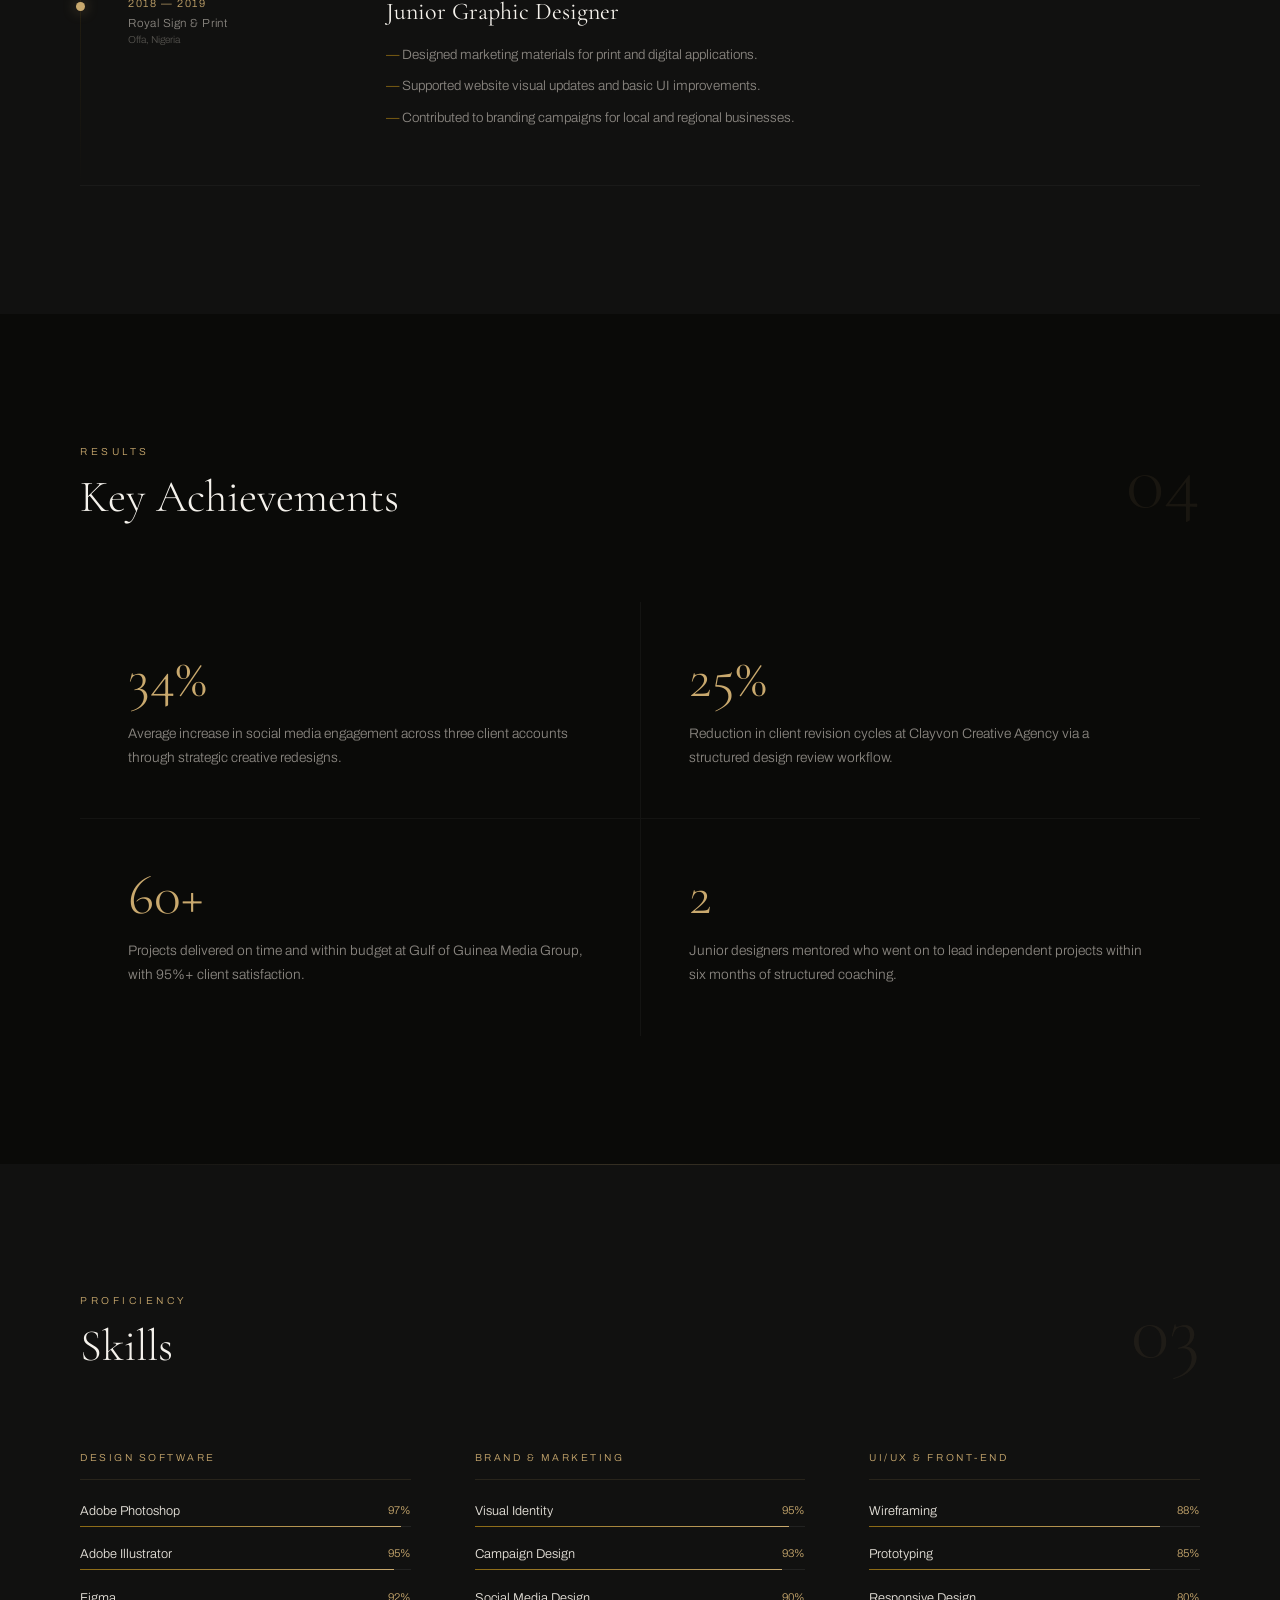
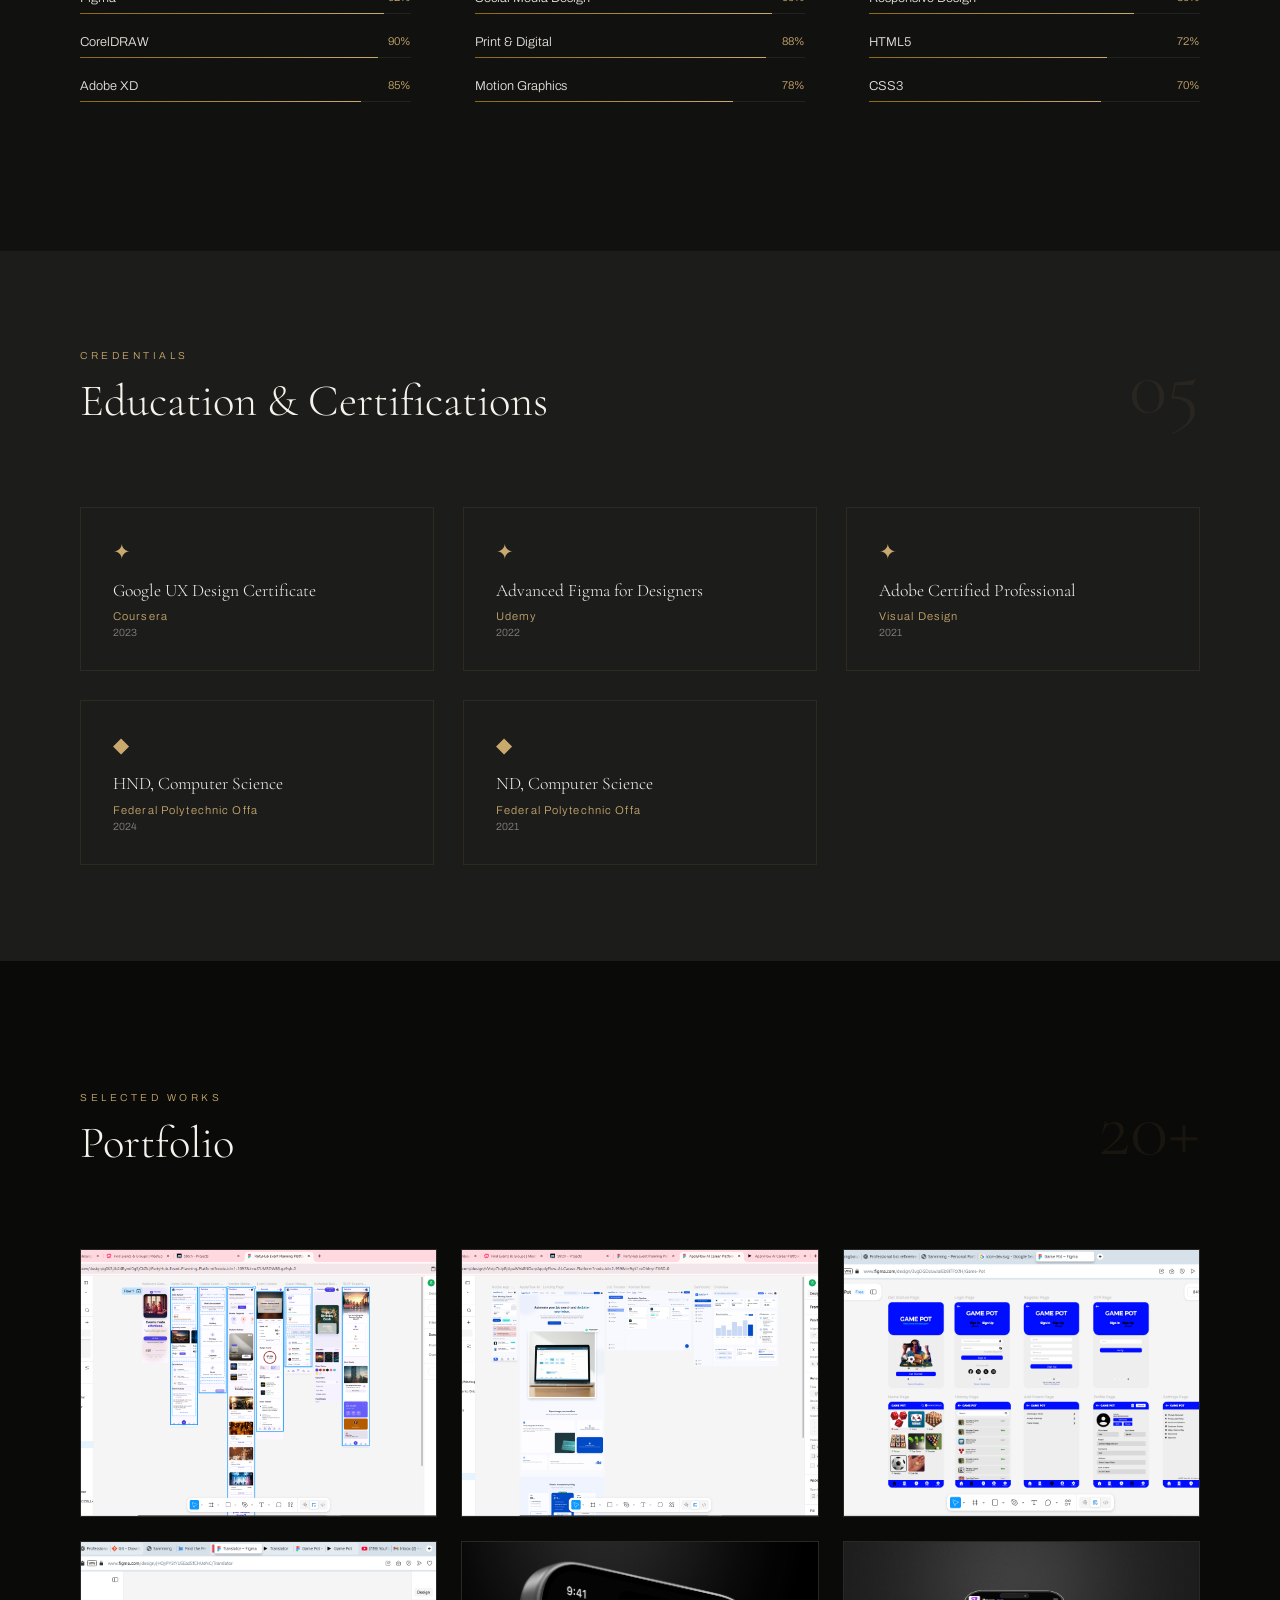
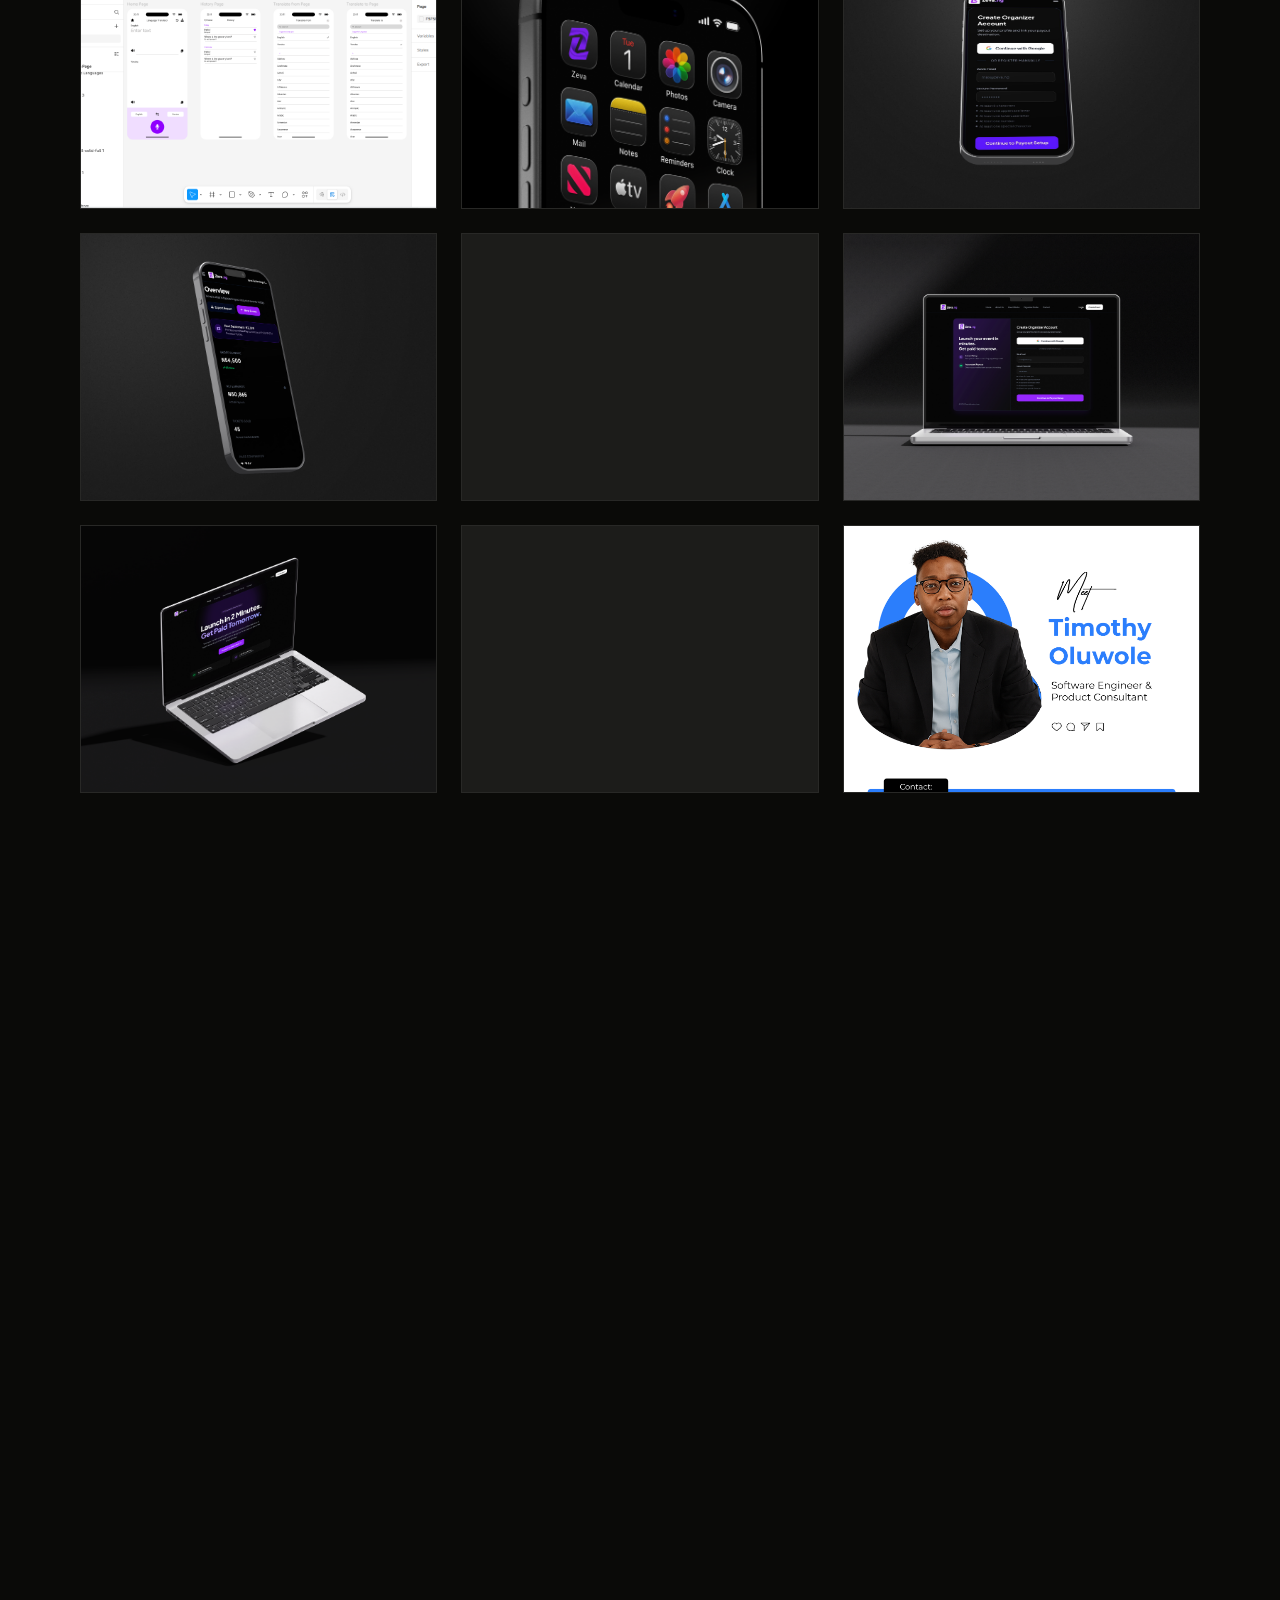
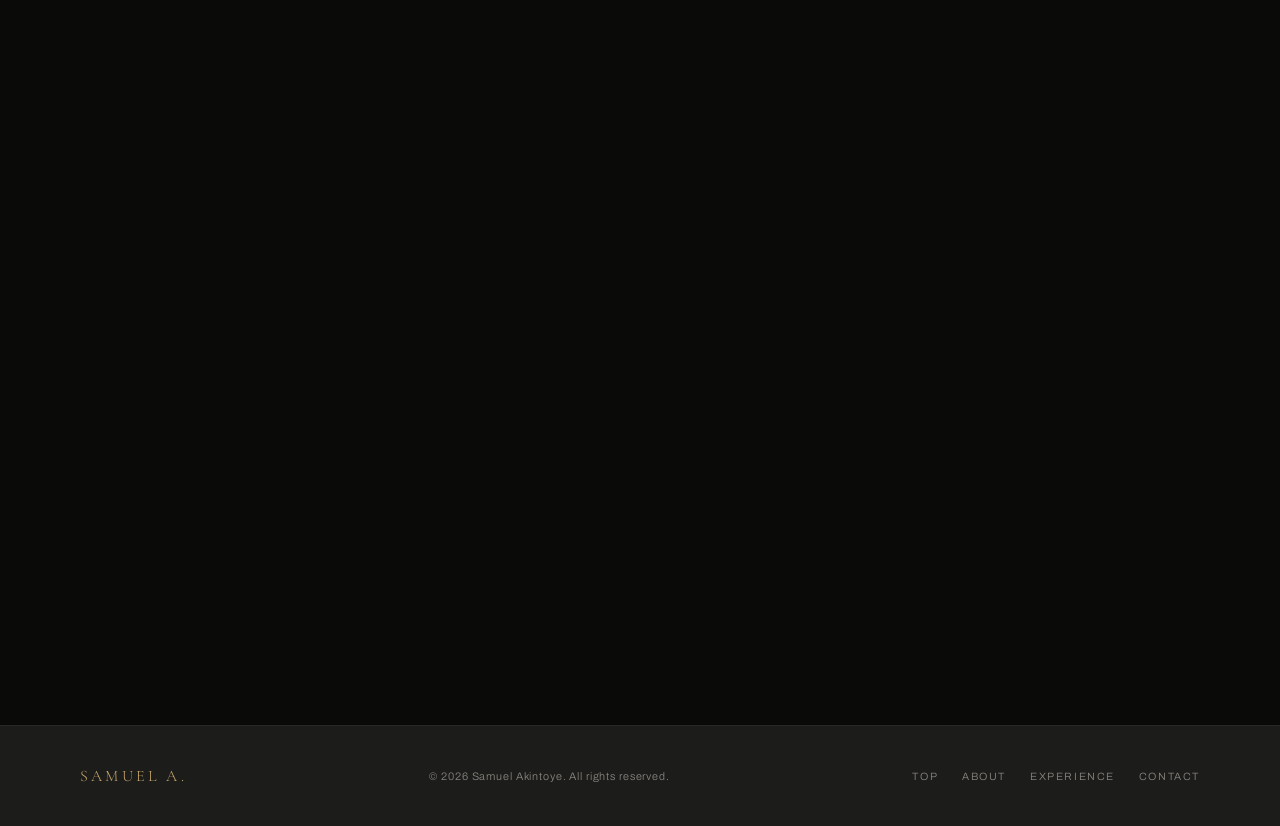
==== commit 0615b117: "index.html" ====
--- a/index.html
+++ b/index.html
@@ -1409,7 +1409,7 @@
 
     <div class="portfolio-item reveal">
       <a href="" target="_blank" rel="noopener noreferrer" class="portfolio-img-link" title="View full image">
-        <img src="assets/images/IOS-Zeva-Icon-Mockup.png" alt="UI/UX Design Mock Up">
+        <img src="IOS-Zeva-Icon-Mockup.png" alt="UI/UX Design Mock Up">
       </a>
       <div class="portfolio-placeholder"><span>✦</span><p>Design Work</p></div>
       <div class="portfolio-overlay">
@@ -1420,7 +1420,7 @@
 
     <div class="portfolio-item reveal">
       <a href="" target="_blank" rel="noopener noreferrer" class="portfolio-img-link" title="View full image">
-        <img src="assets/images/Mobile-Size-Zeva-Mockup10.png" alt="UI/UX Design Mock Up">
+        <img src="Mobile-Size-Zeva-Mockup10.png" alt="UI/UX Design Mock Up">
       </a>
       <div class="portfolio-placeholder"><span>✦</span><p>Design Work</p></div>
       <div class="portfolio-overlay">
@@ -1431,7 +1431,7 @@
 
     <div class="portfolio-item reveal">
       <a href="" target="_blank" rel="noopener noreferrer" class="portfolio-img-link" title="View full image">
-        <img src="assets/images/Mobile-Size-Zeva-Mockup11.png" alt="UI/UX Design Mock Up">
+        <img src="Mobile-Size-Zeva-Mockup11.png" alt="UI/UX Design Mock Up">
       </a>
       <div class="portfolio-placeholder"><span>✦</span><p>Design Work</p></div>
       <div class="portfolio-overlay">
@@ -1442,7 +1442,7 @@
 
     <div class="portfolio-item reveal">
       <a href="" target="_blank" rel="noopener noreferrer" class="portfolio-img-link" title="View full image">
-        <img src="assets/images/Mobile-Size-Zeva-Mockup12.png" alt="UI/UX Design Mock Up">
+        <img src="Mobile-Size-Zeva-Mockup12.png" alt="UI/UX Design Mock Up">
       </a>
       <div class="portfolio-placeholder"><span>✦</span><p>Design Work</p></div>
       <div class="portfolio-overlay">
@@ -1453,7 +1453,7 @@
 
     <div class="portfolio-item reveal">
       <a href="" target="_blank" rel="noopener noreferrer" class="portfolio-img-link" title="View full image">
-        <img src="assets/images/PC-Size-Zeva-Mockup10.png" alt="UI/UX Design Mock Up">
+        <img src="PC-Size-Zeva-Mockup10.png" alt="UI/UX Design Mock Up">
       </a>
       <div class="portfolio-placeholder"><span>✦</span><p>Design Work</p></div>
       <div class="portfolio-overlay">
@@ -1464,7 +1464,7 @@
 
     <div class="portfolio-item reveal">
       <a href="" target="_blank" rel="noopener noreferrer" class="portfolio-img-link" title="View full image">
-        <img src="assets/images/PC-Size-Zeva-Mockup11.png" alt="UI/UX Design Mock Up">
+        <img src="PC-Size-Zeva-Mockup11.png" alt="UI/UX Design Mock Up">
       </a>
       <div class="portfolio-placeholder"><span>✦</span><p>Design Work</p></div>
       <div class="portfolio-overlay">
@@ -1475,7 +1475,7 @@
 
     <div class="portfolio-item reveal">
       <a href="" target="_blank" rel="noopener noreferrer" class="portfolio-img-link" title="View full image">
-        <img src="assets/images/PC-Size-Zeva-Mockup12.png" alt="UI/UX Design Mock Up">
+        <img src="PC-Size-Zeva-Mockup12.png" alt="UI/UX Design Mock Up">
       </a>
       <div class="portfolio-placeholder"><span>✦</span><p>Design Work</p></div>
       <div class="portfolio-overlay">
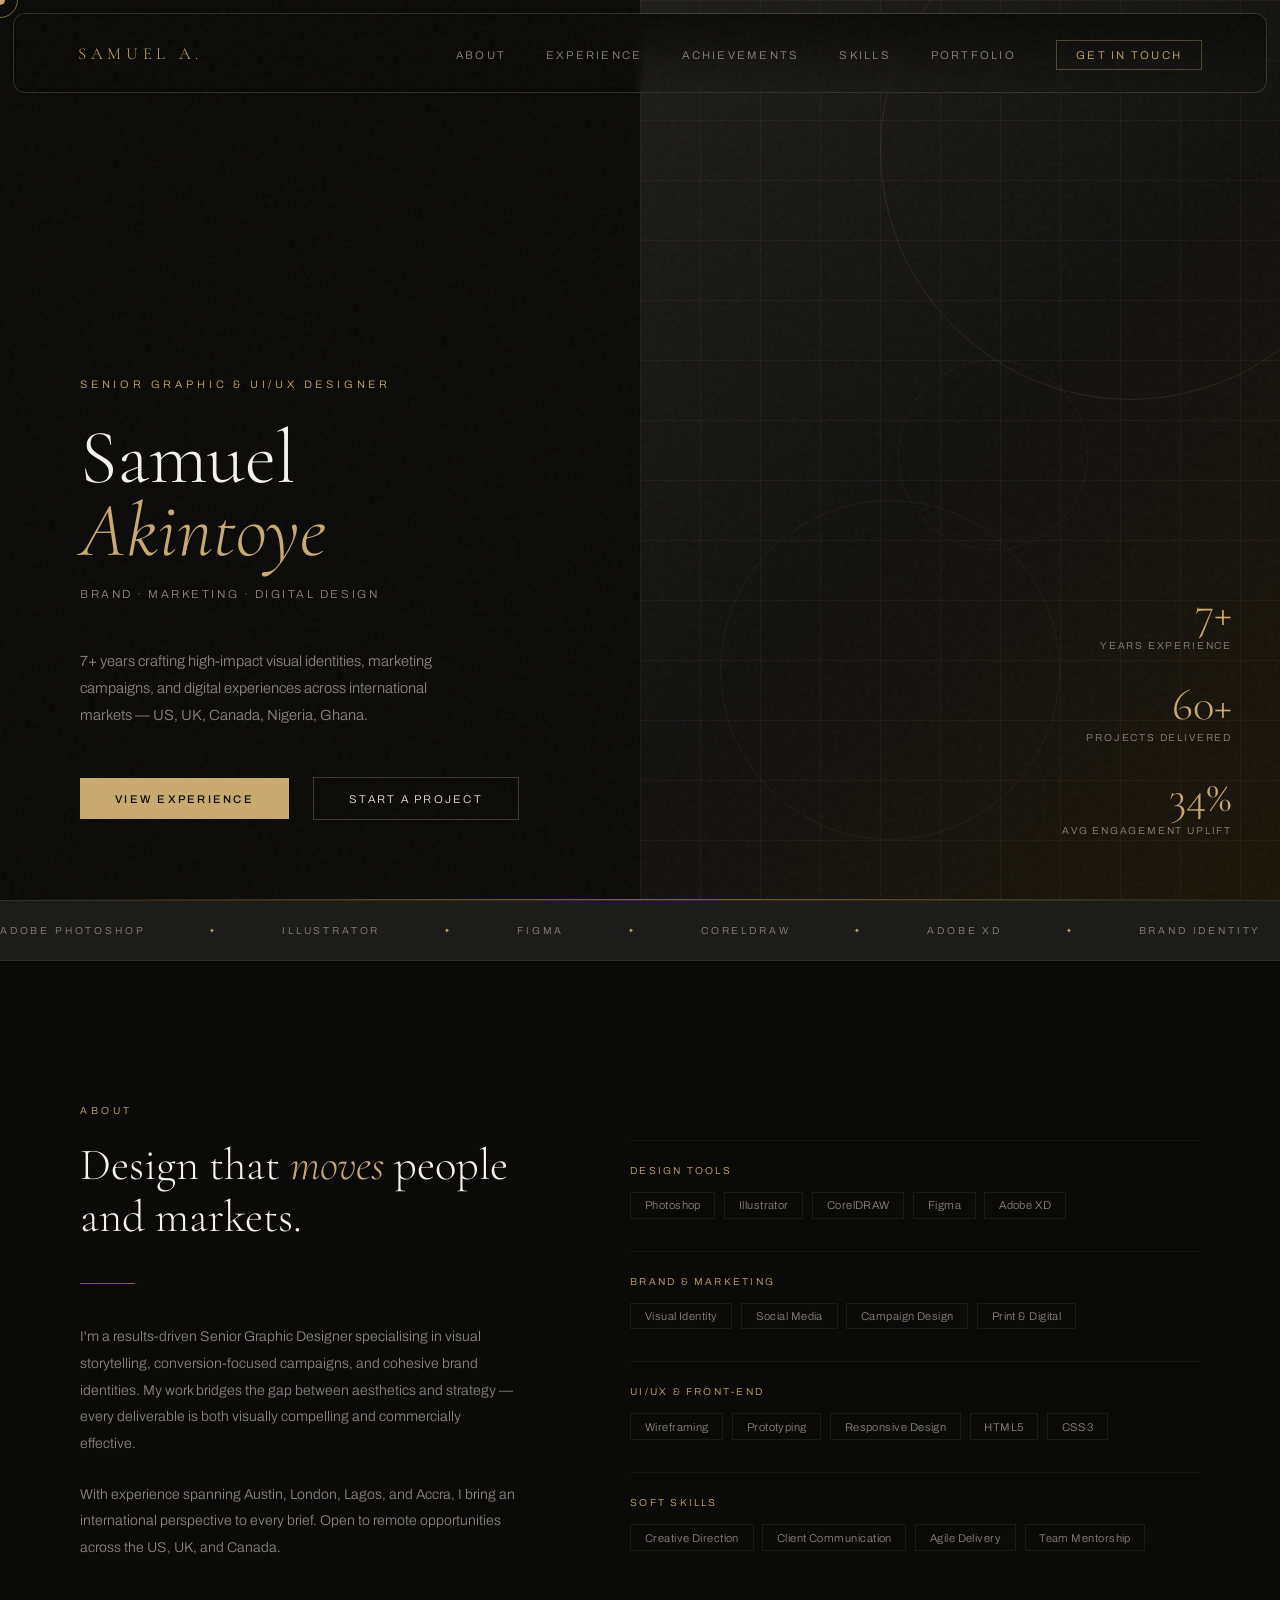
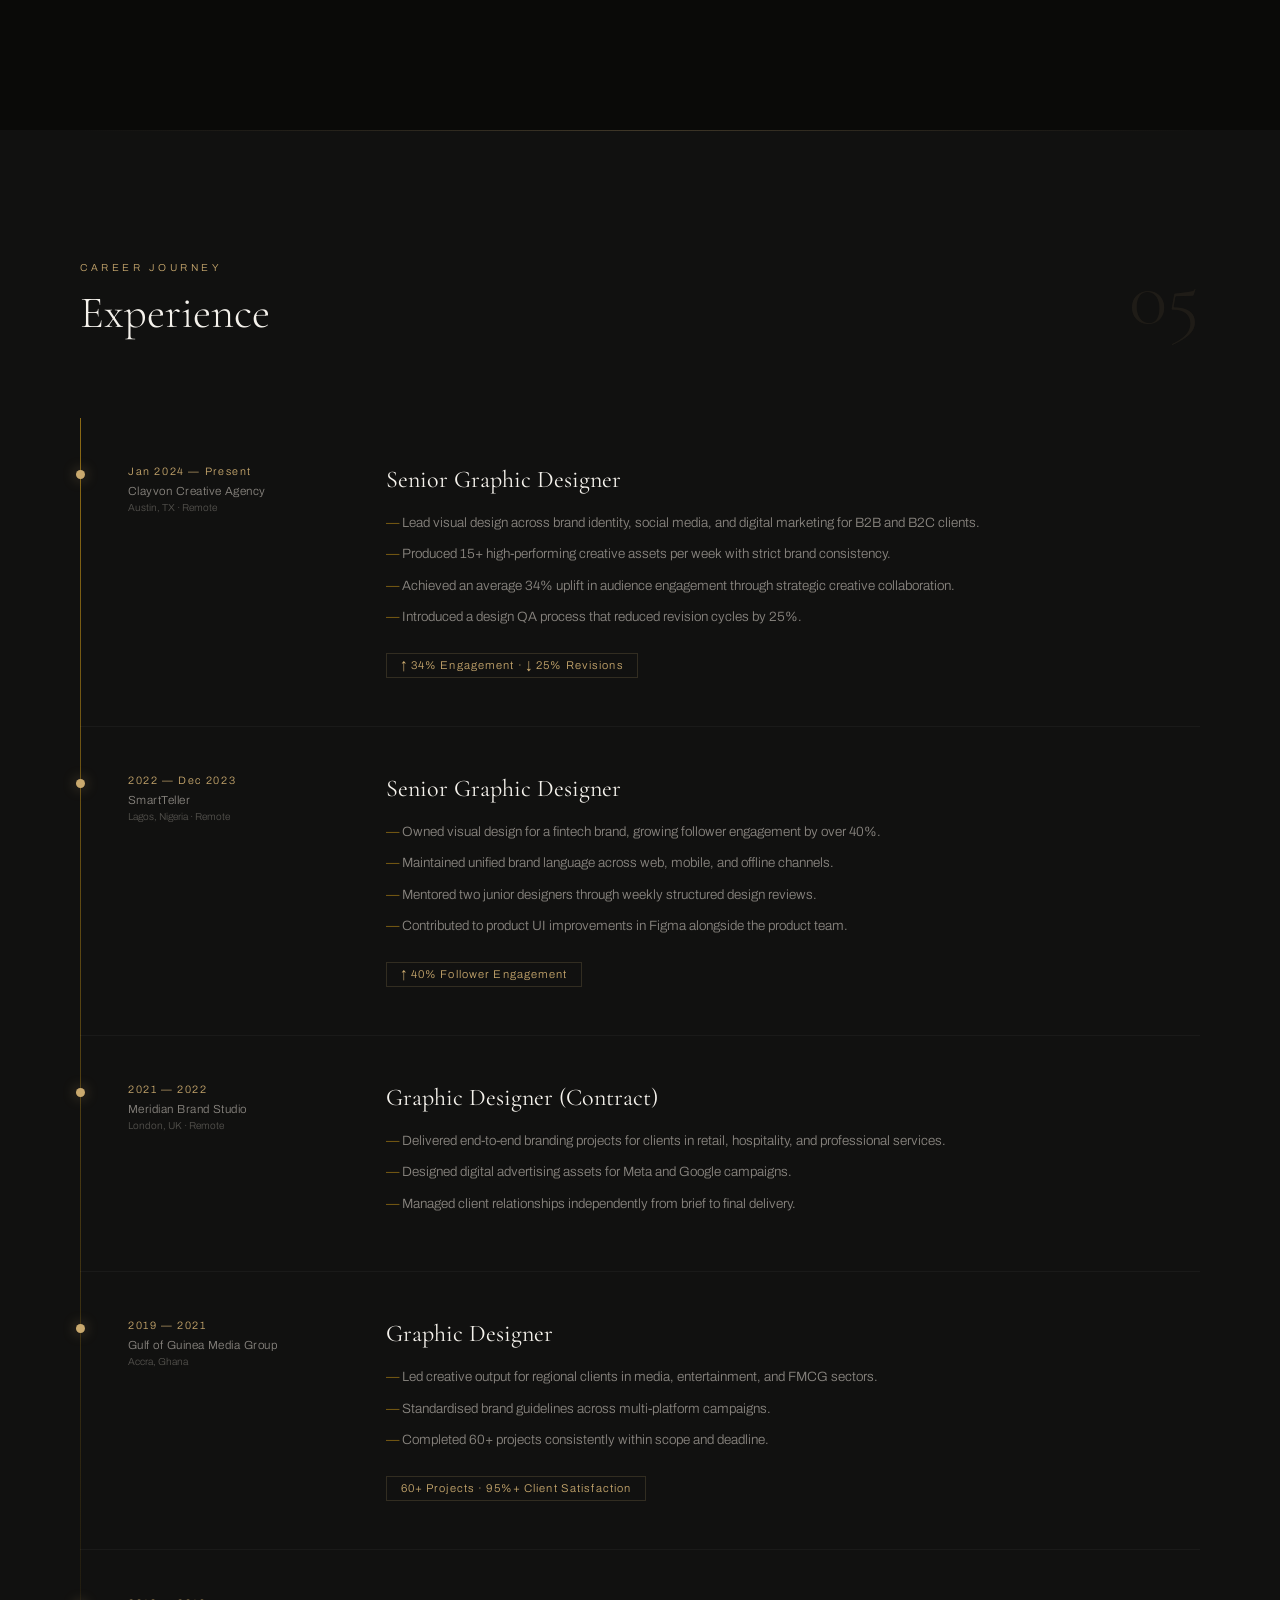
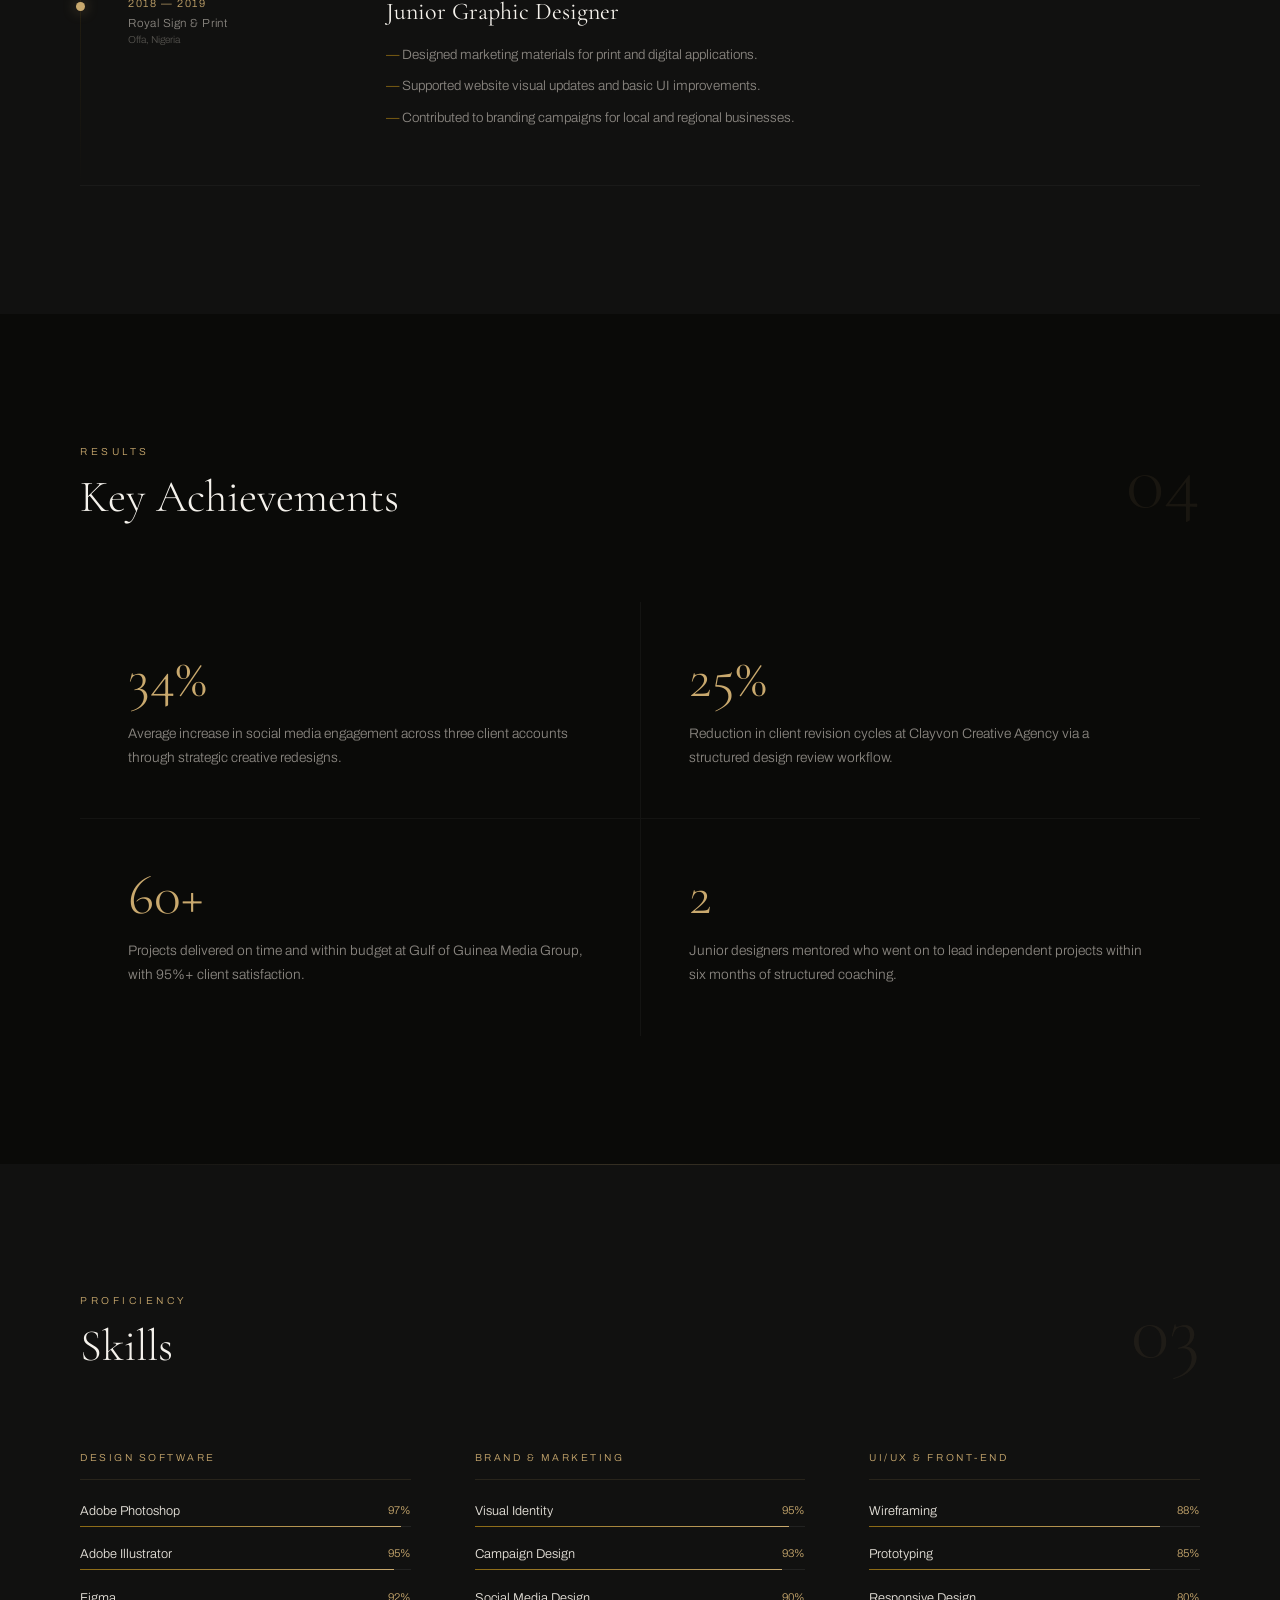
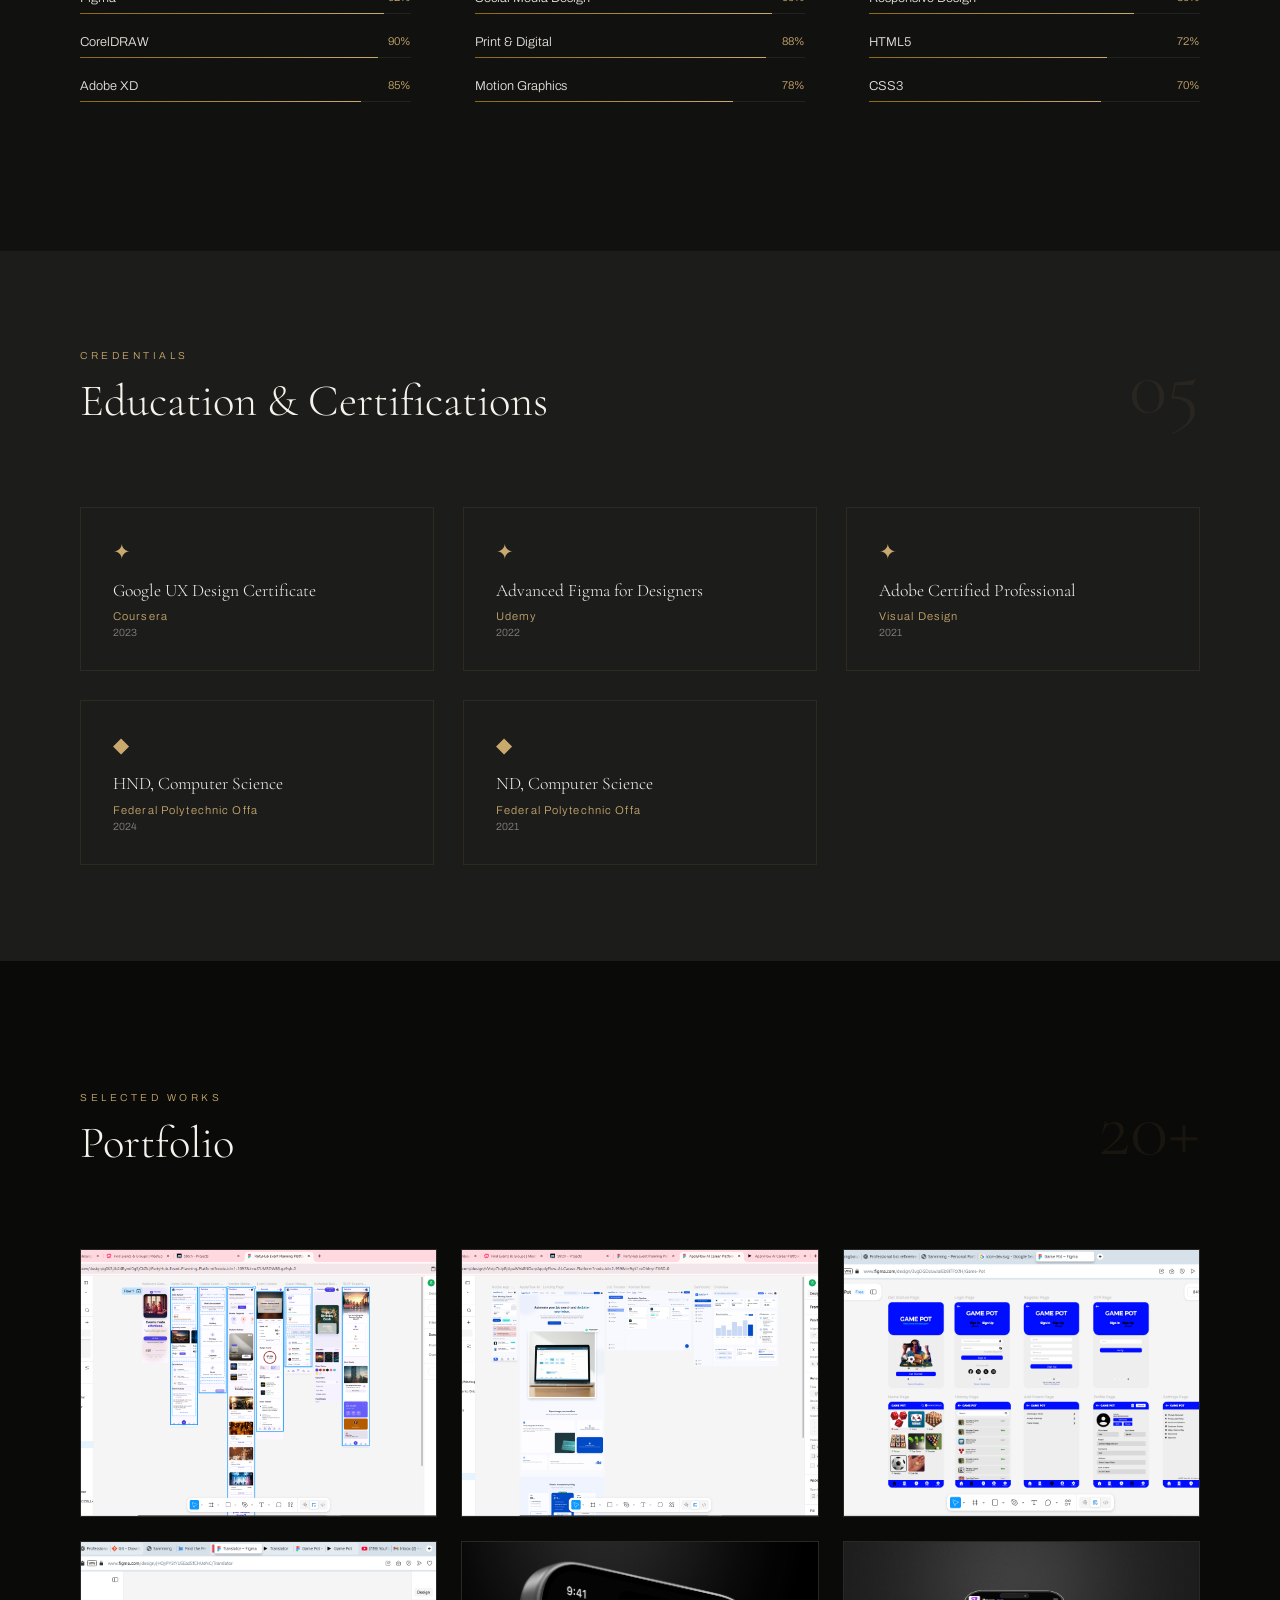
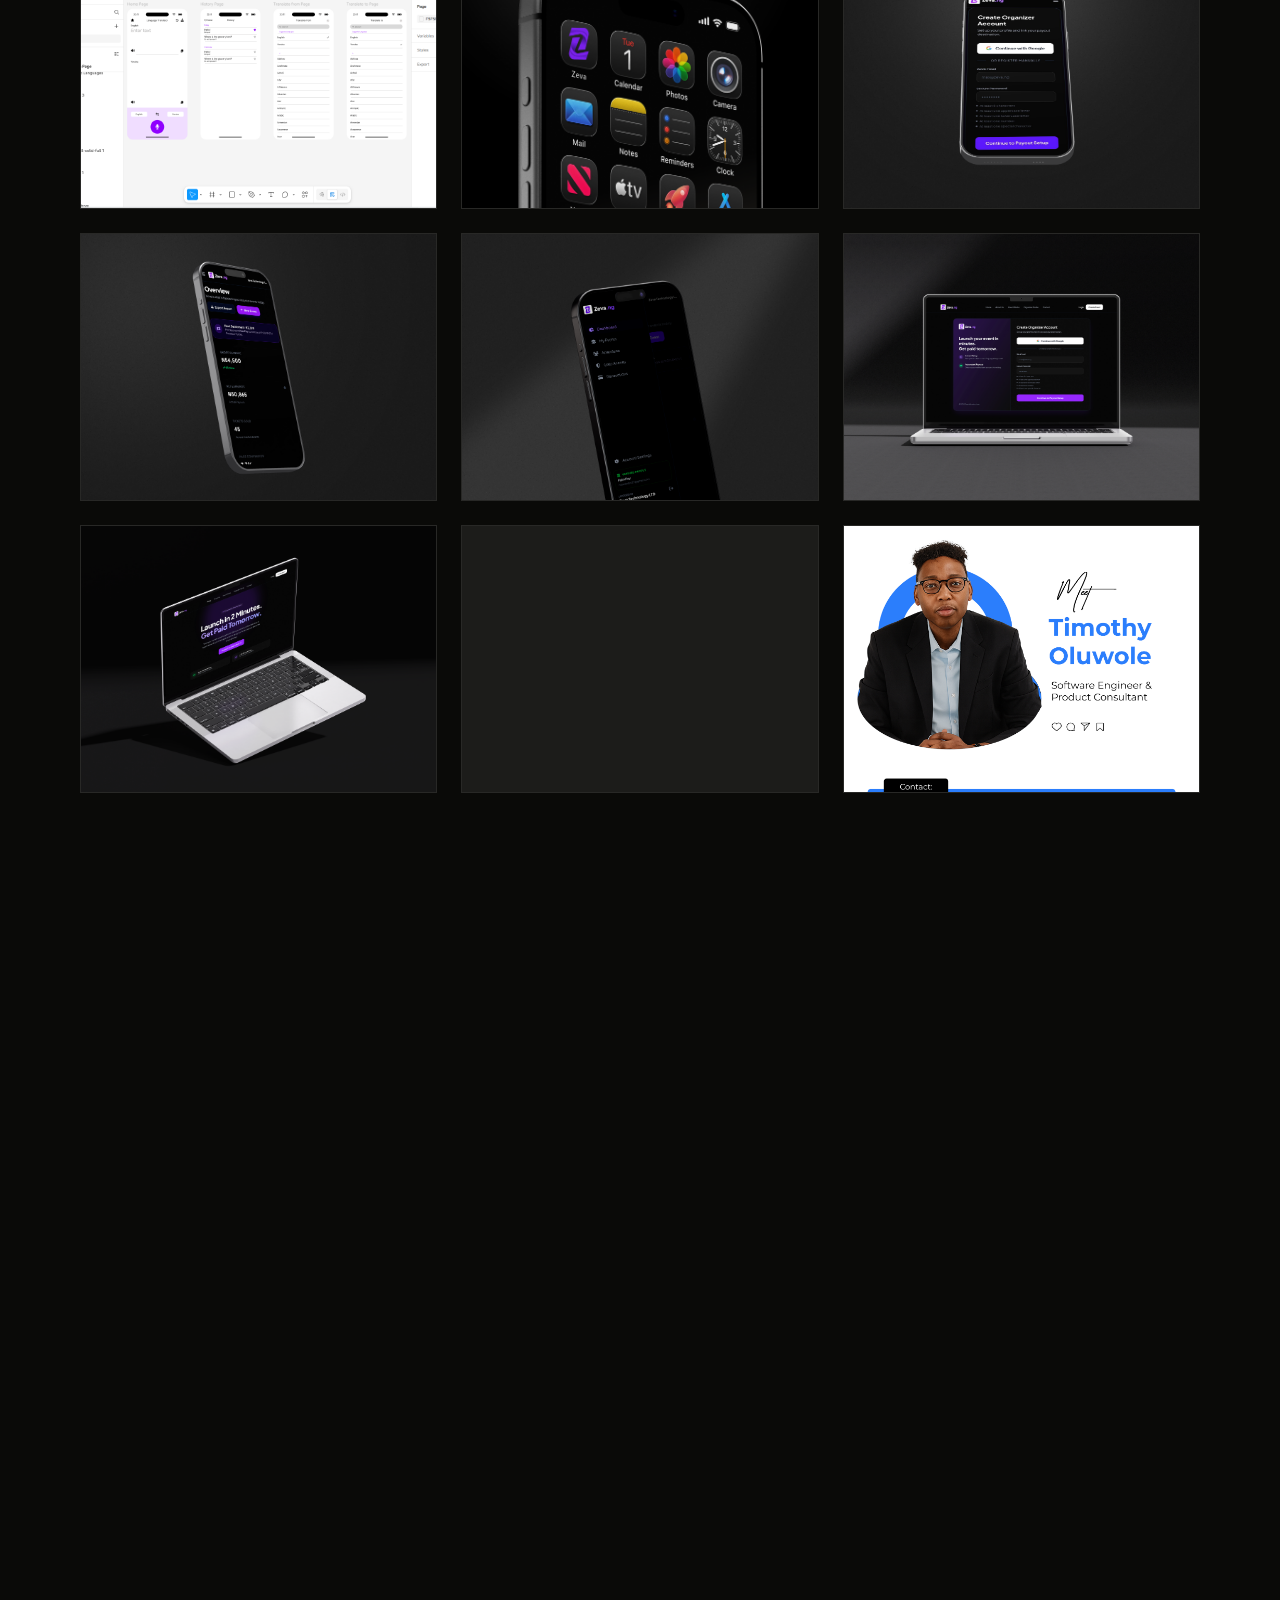
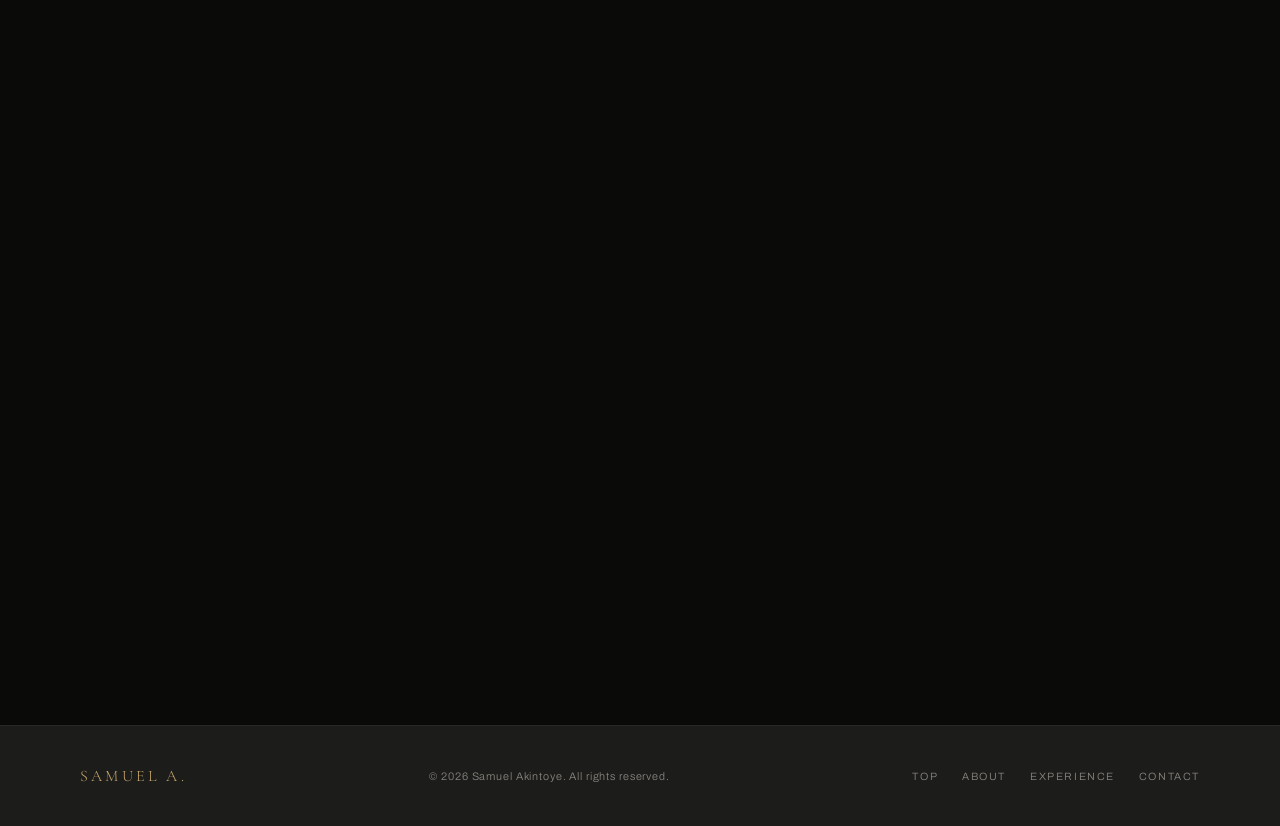
==== commit c92c5f78: "index.html" ====
--- a/index.html
+++ b/index.html
@@ -1442,7 +1442,7 @@
 
     <div class="portfolio-item reveal">
       <a href="" target="_blank" rel="noopener noreferrer" class="portfolio-img-link" title="View full image">
-        <img src="Mobile-Size-Zeva-Mockup12.png" alt="UI/UX Design Mock Up">
+        <img src="Mobile-Size-Zeva-Mockup12.jpg" alt="UI/UX Design Mock Up">
       </a>
       <div class="portfolio-placeholder"><span>✦</span><p>Design Work</p></div>
       <div class="portfolio-overlay">
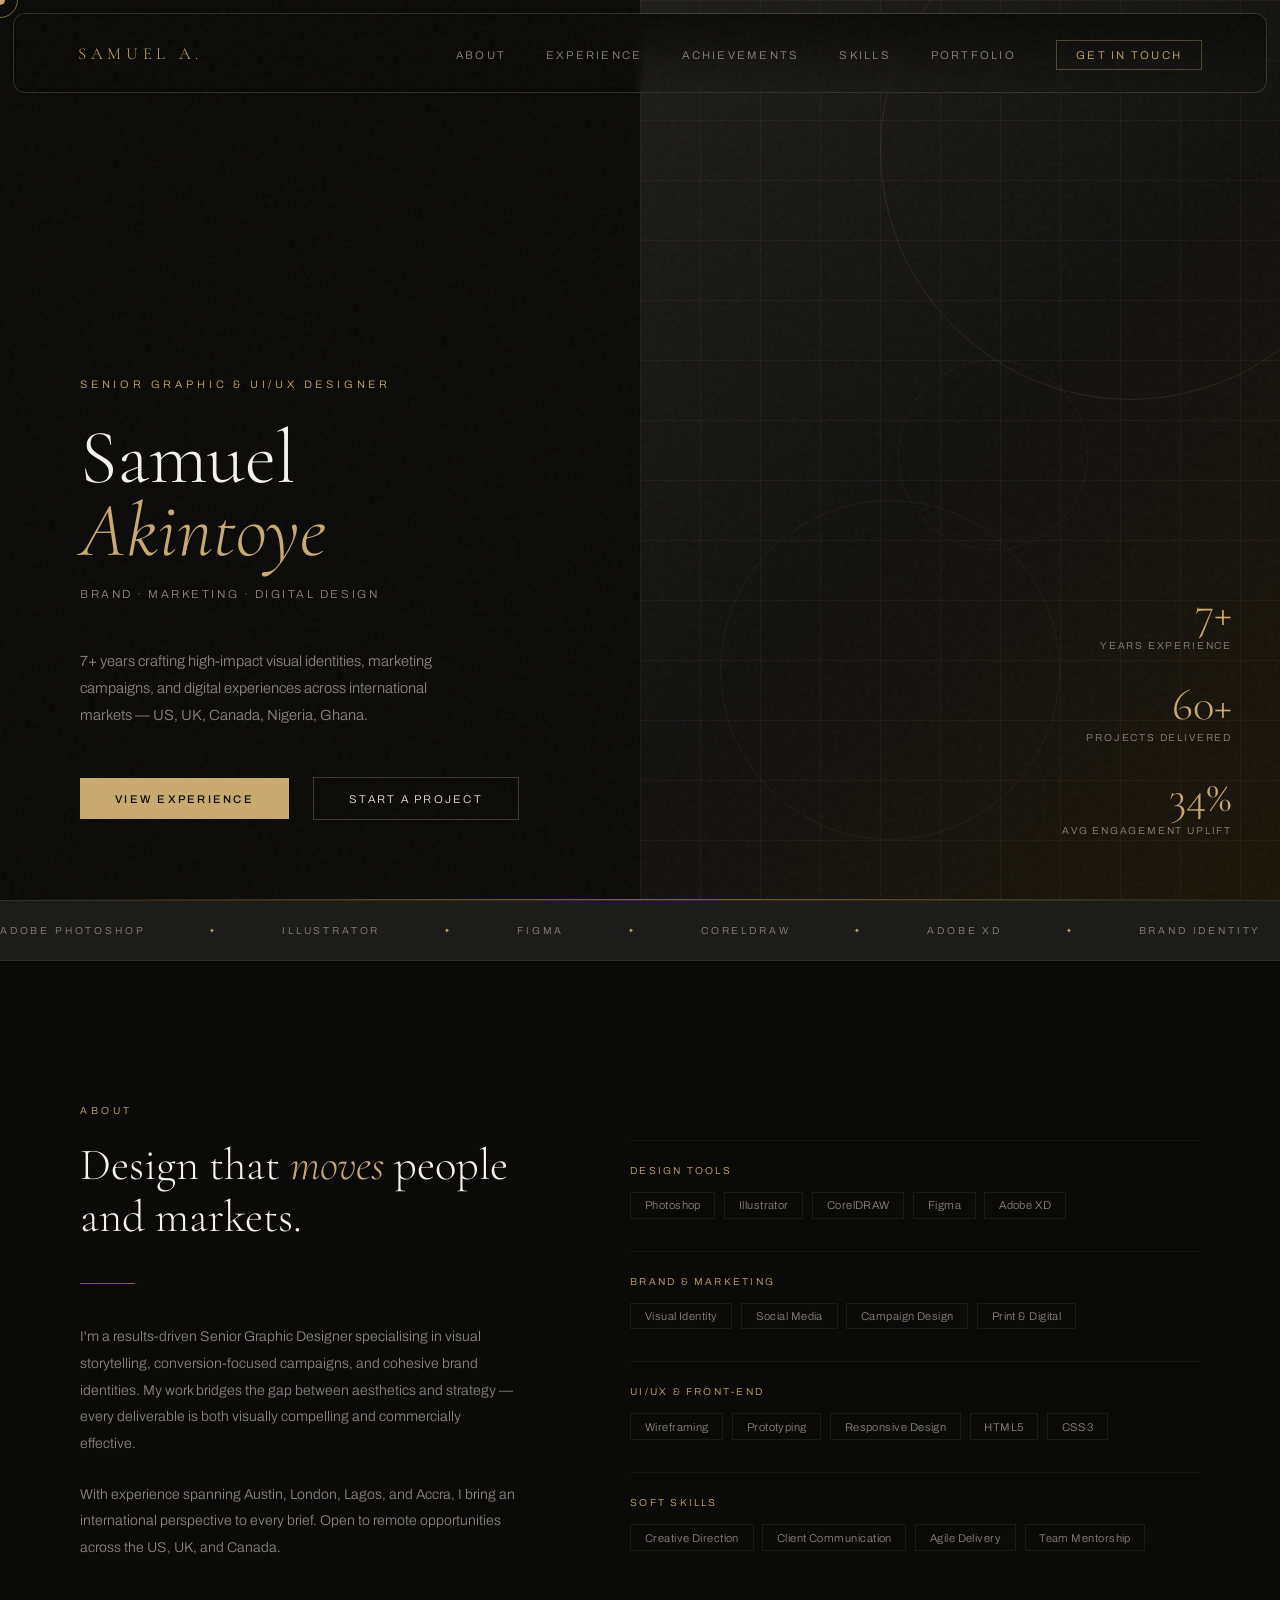
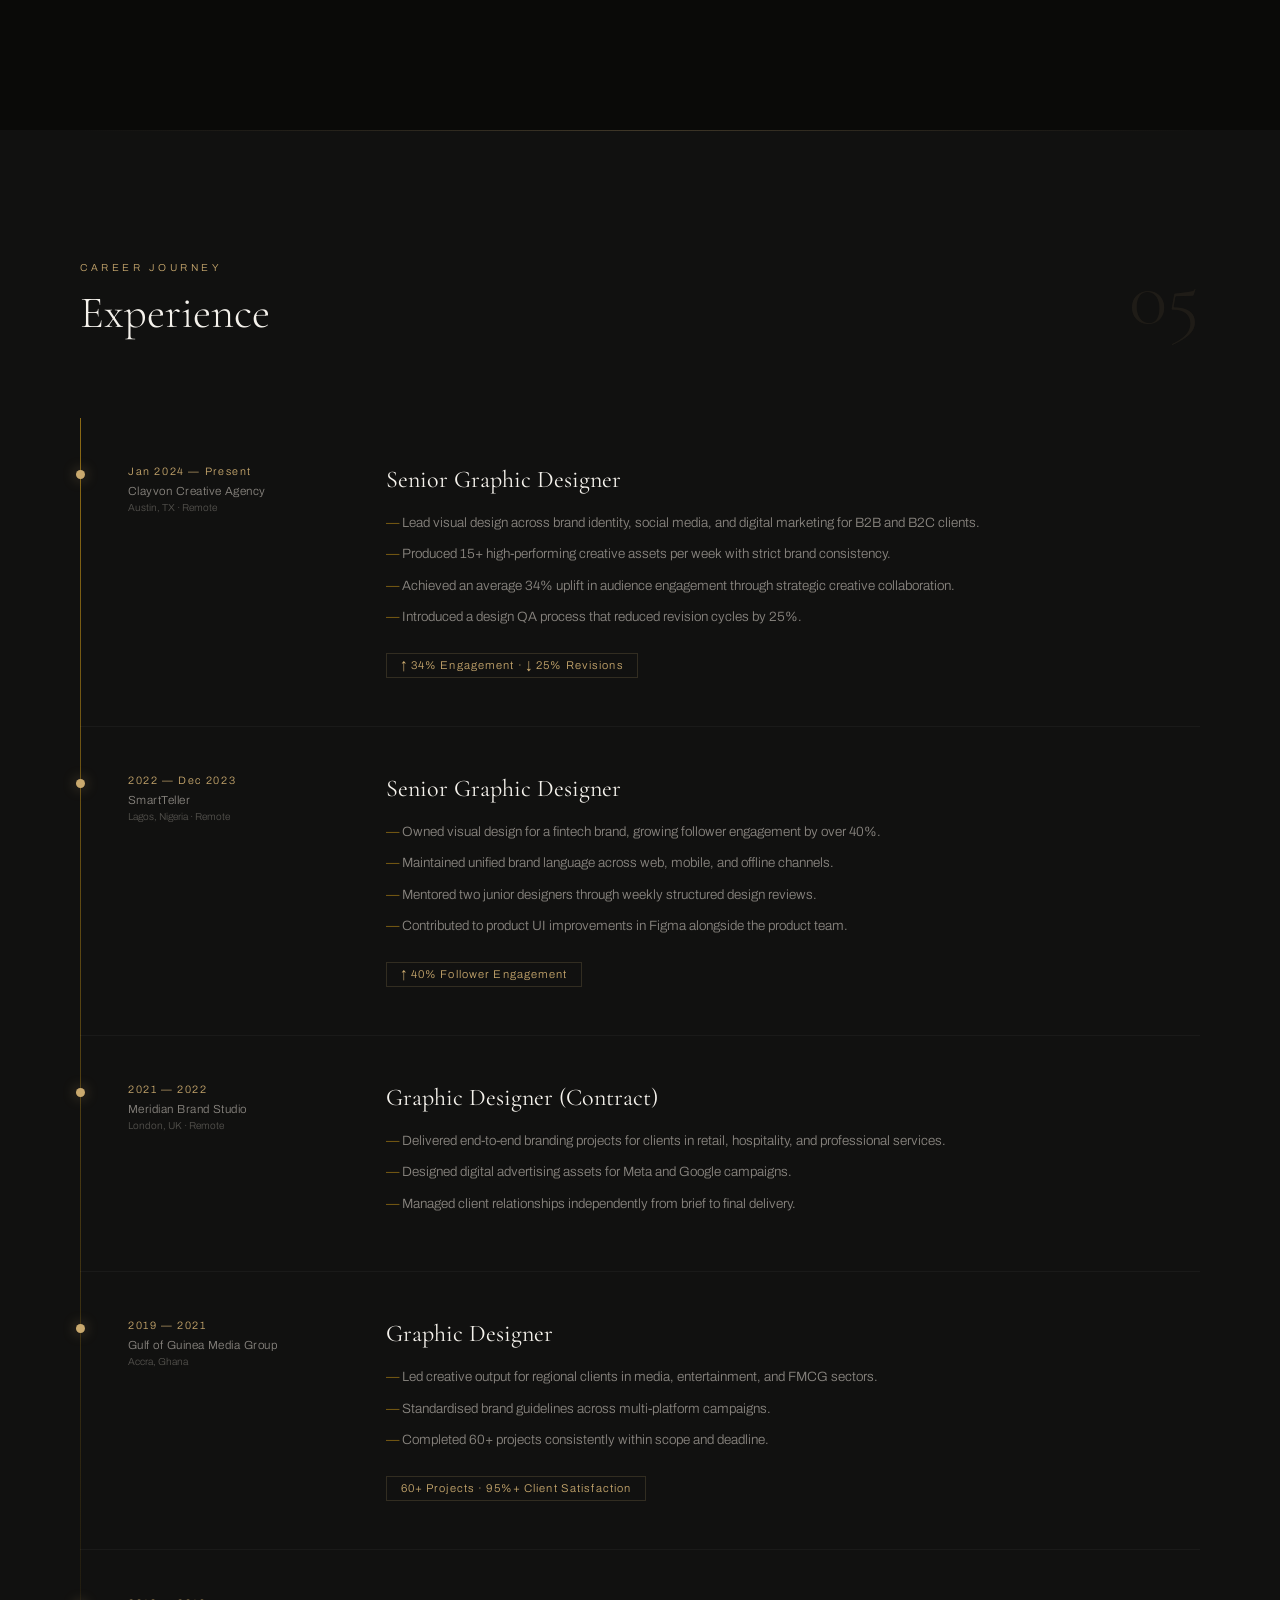
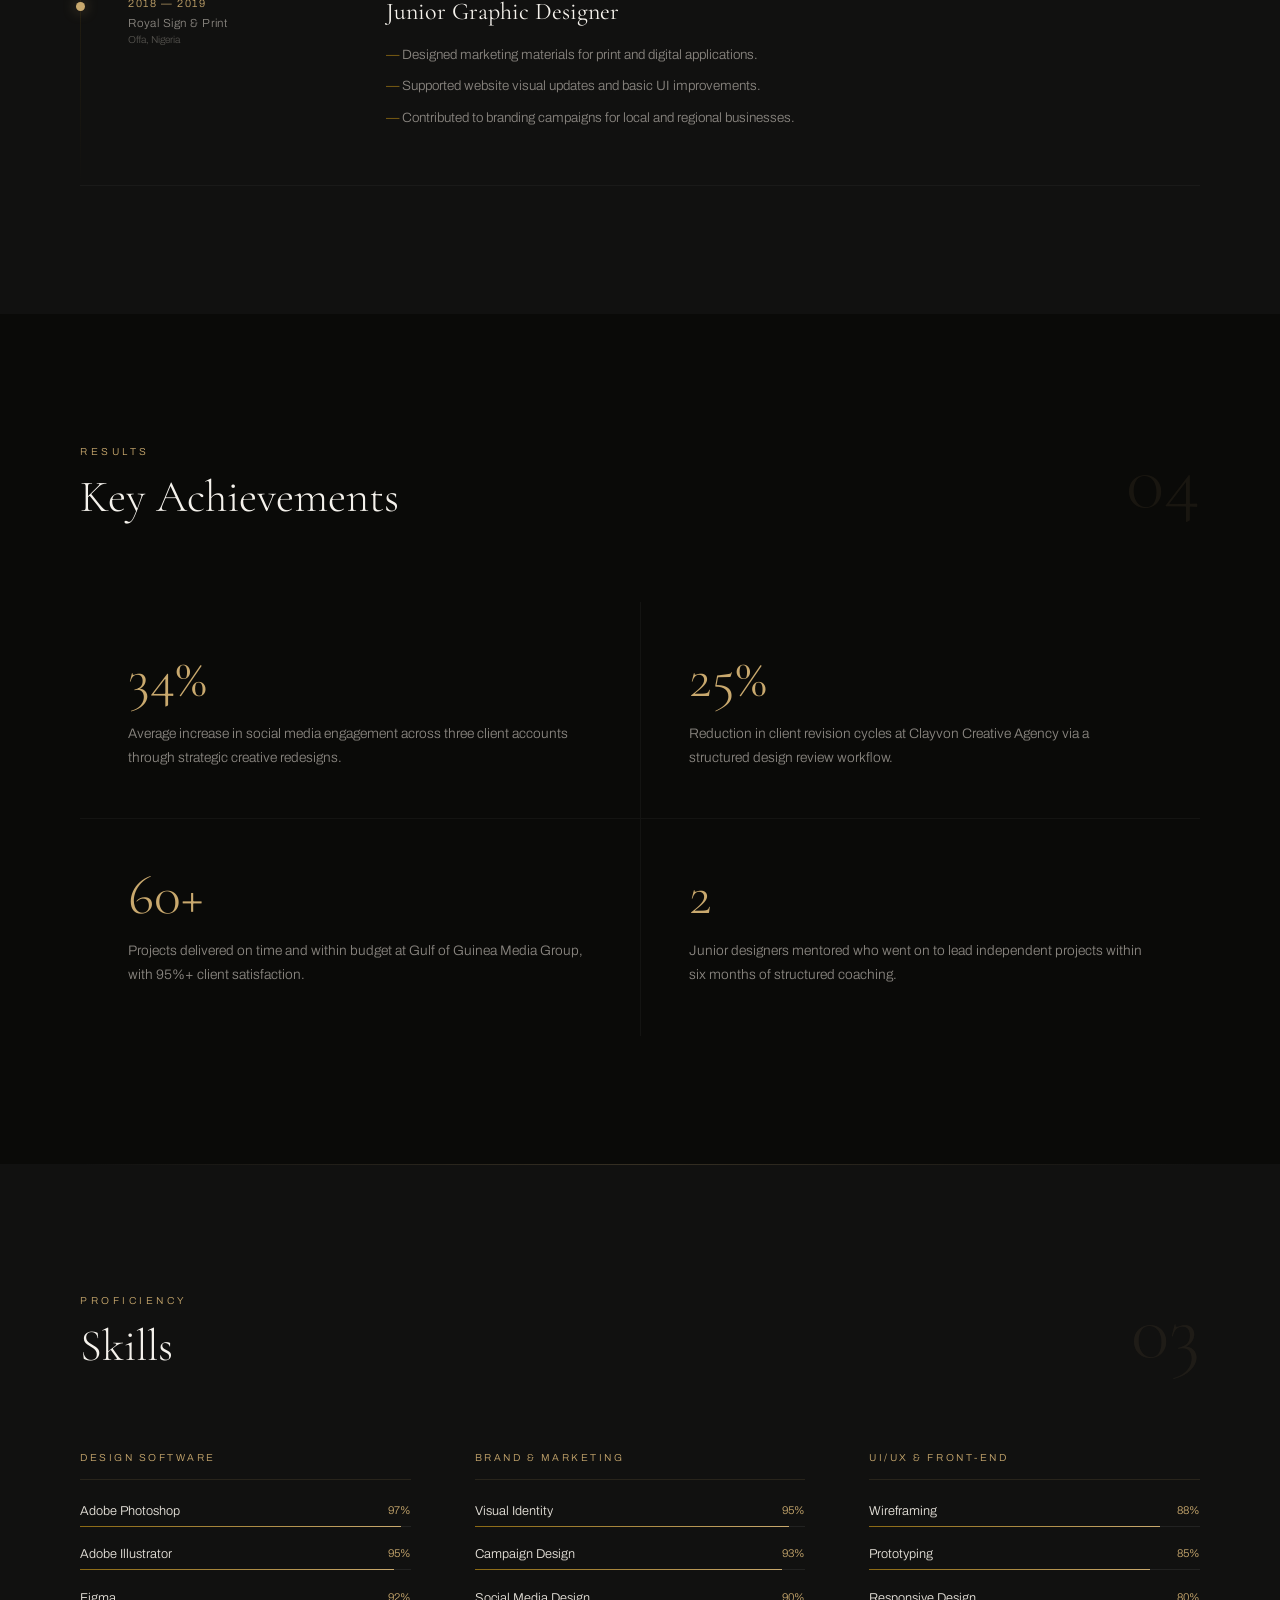
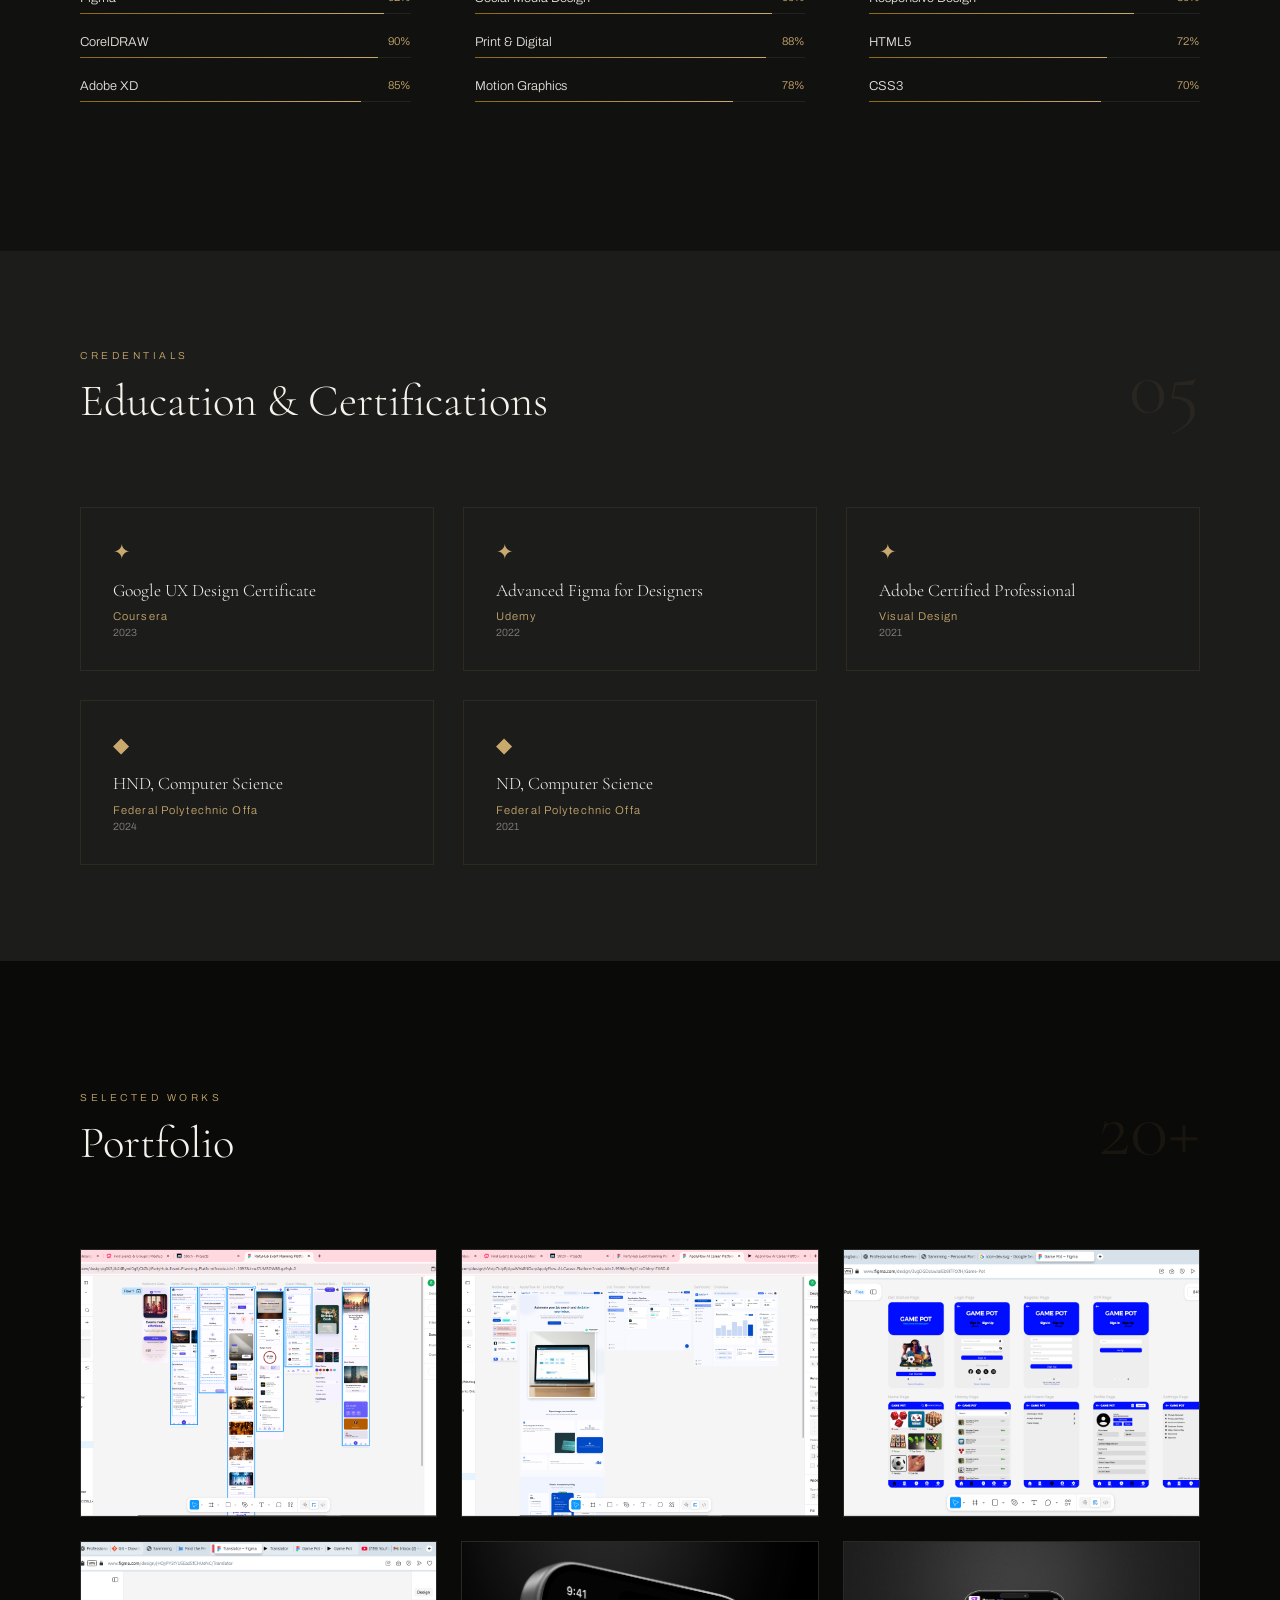
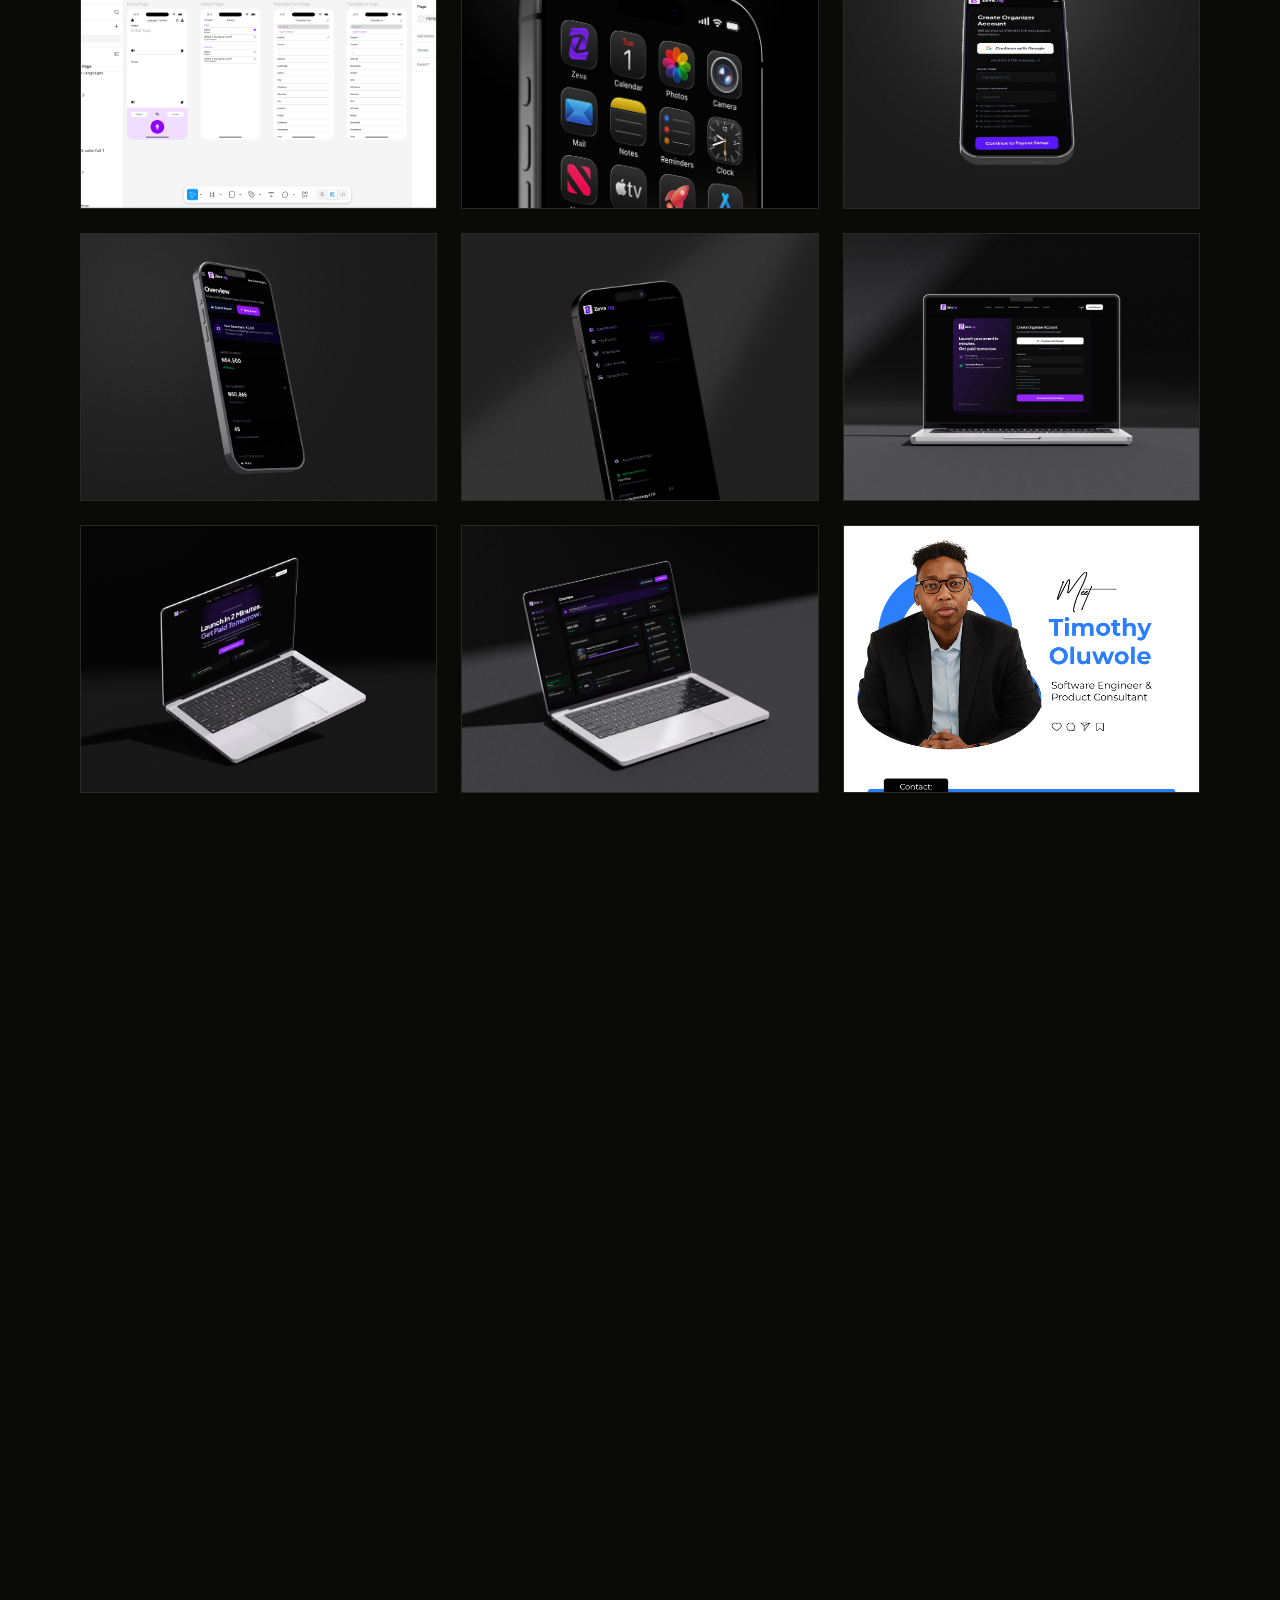
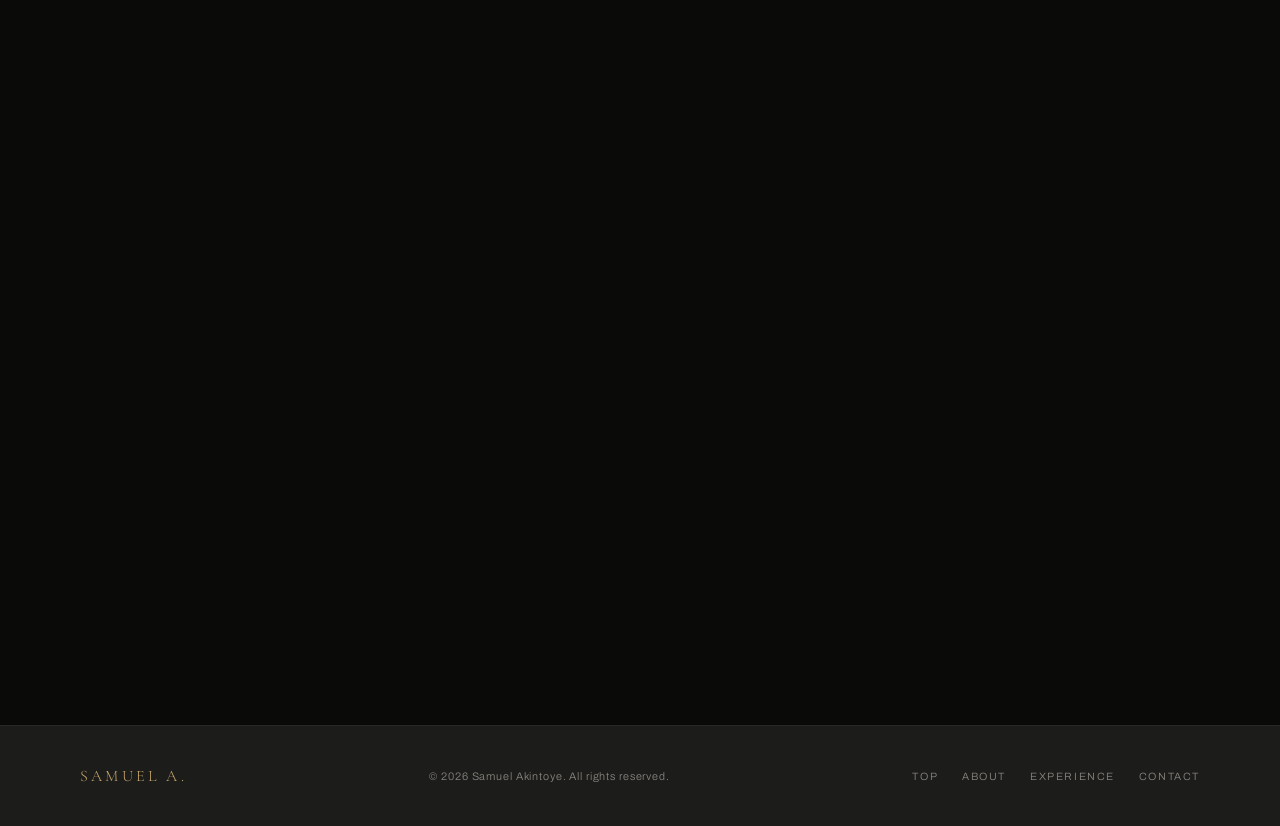
==== commit cdb24969: "index.html" ====
--- a/index.html
+++ b/index.html
@@ -1475,7 +1475,7 @@
 
     <div class="portfolio-item reveal">
       <a href="" target="_blank" rel="noopener noreferrer" class="portfolio-img-link" title="View full image">
-        <img src="PC-Size-Zeva-Mockup12.png" alt="UI/UX Design Mock Up">
+        <img src="IMG_7220.png" alt="UI/UX Design Mock Up">
       </a>
       <div class="portfolio-placeholder"><span>✦</span><p>Design Work</p></div>
       <div class="portfolio-overlay">
